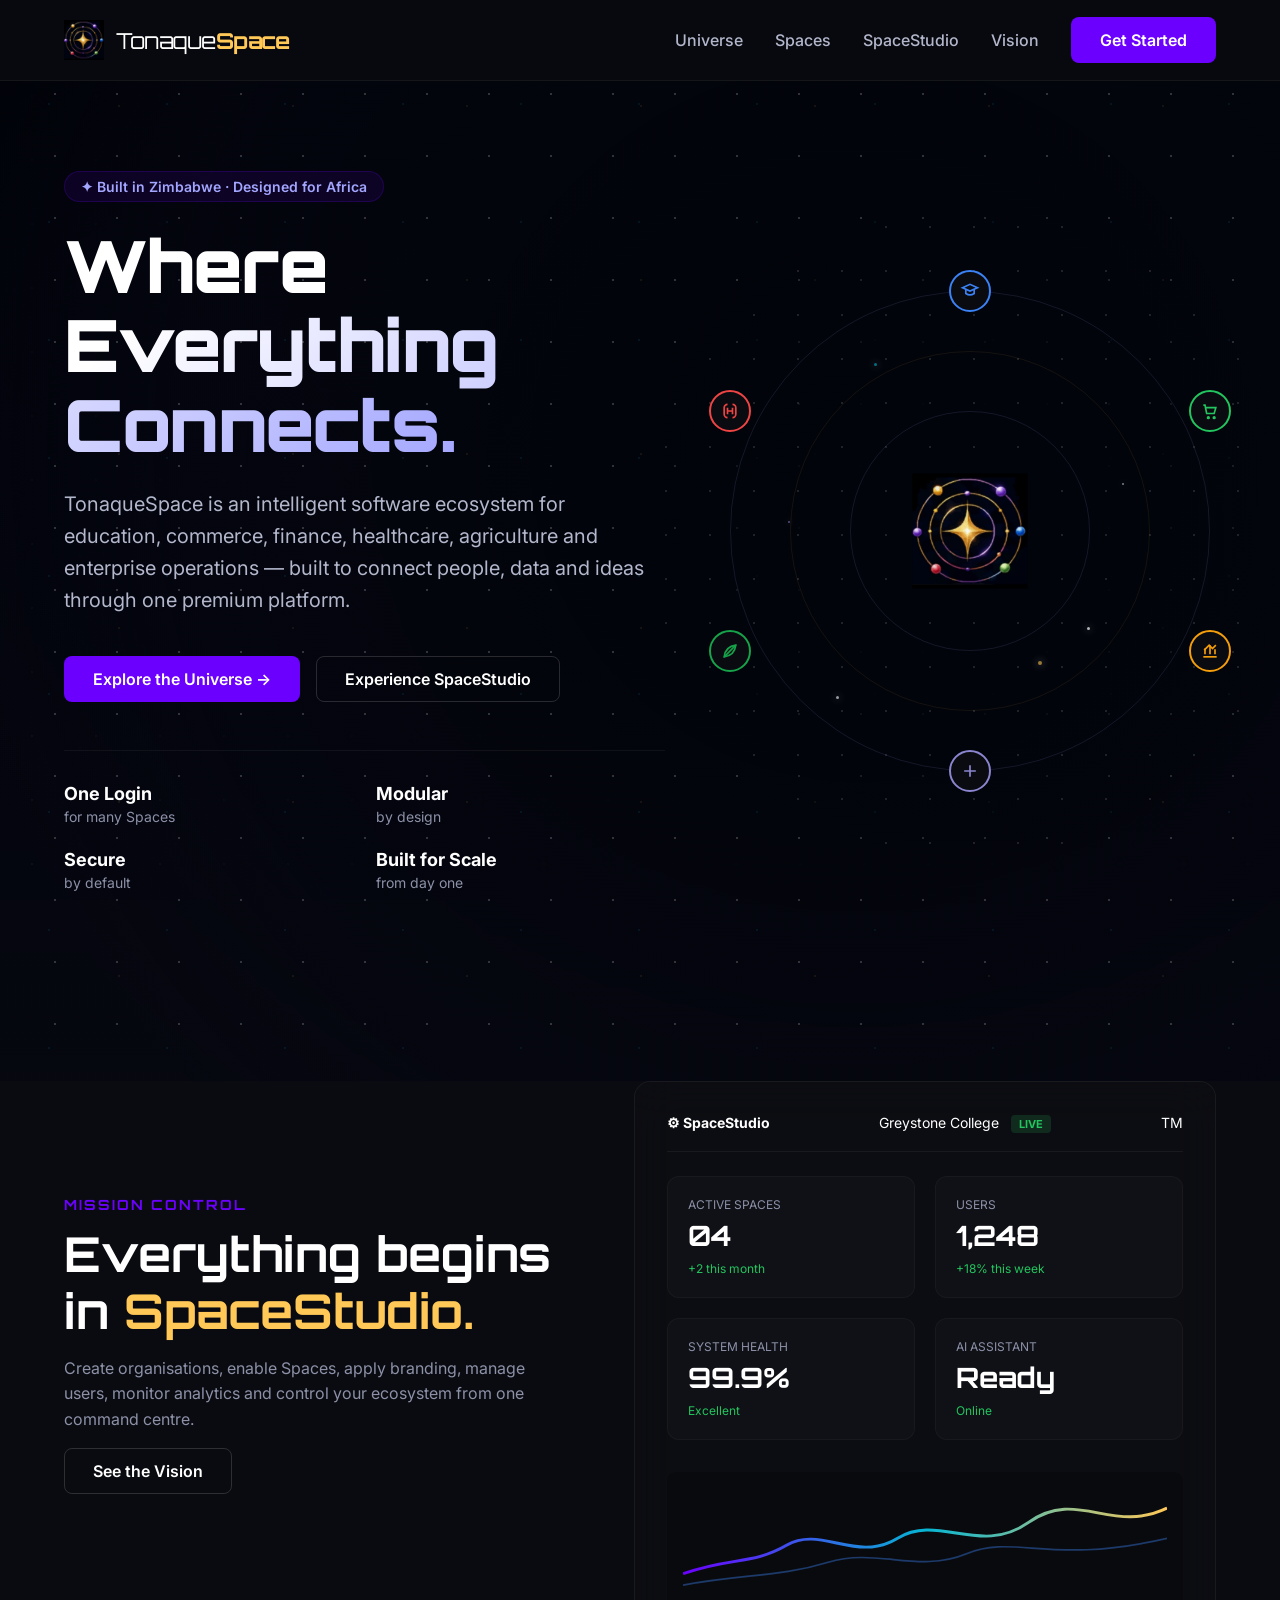
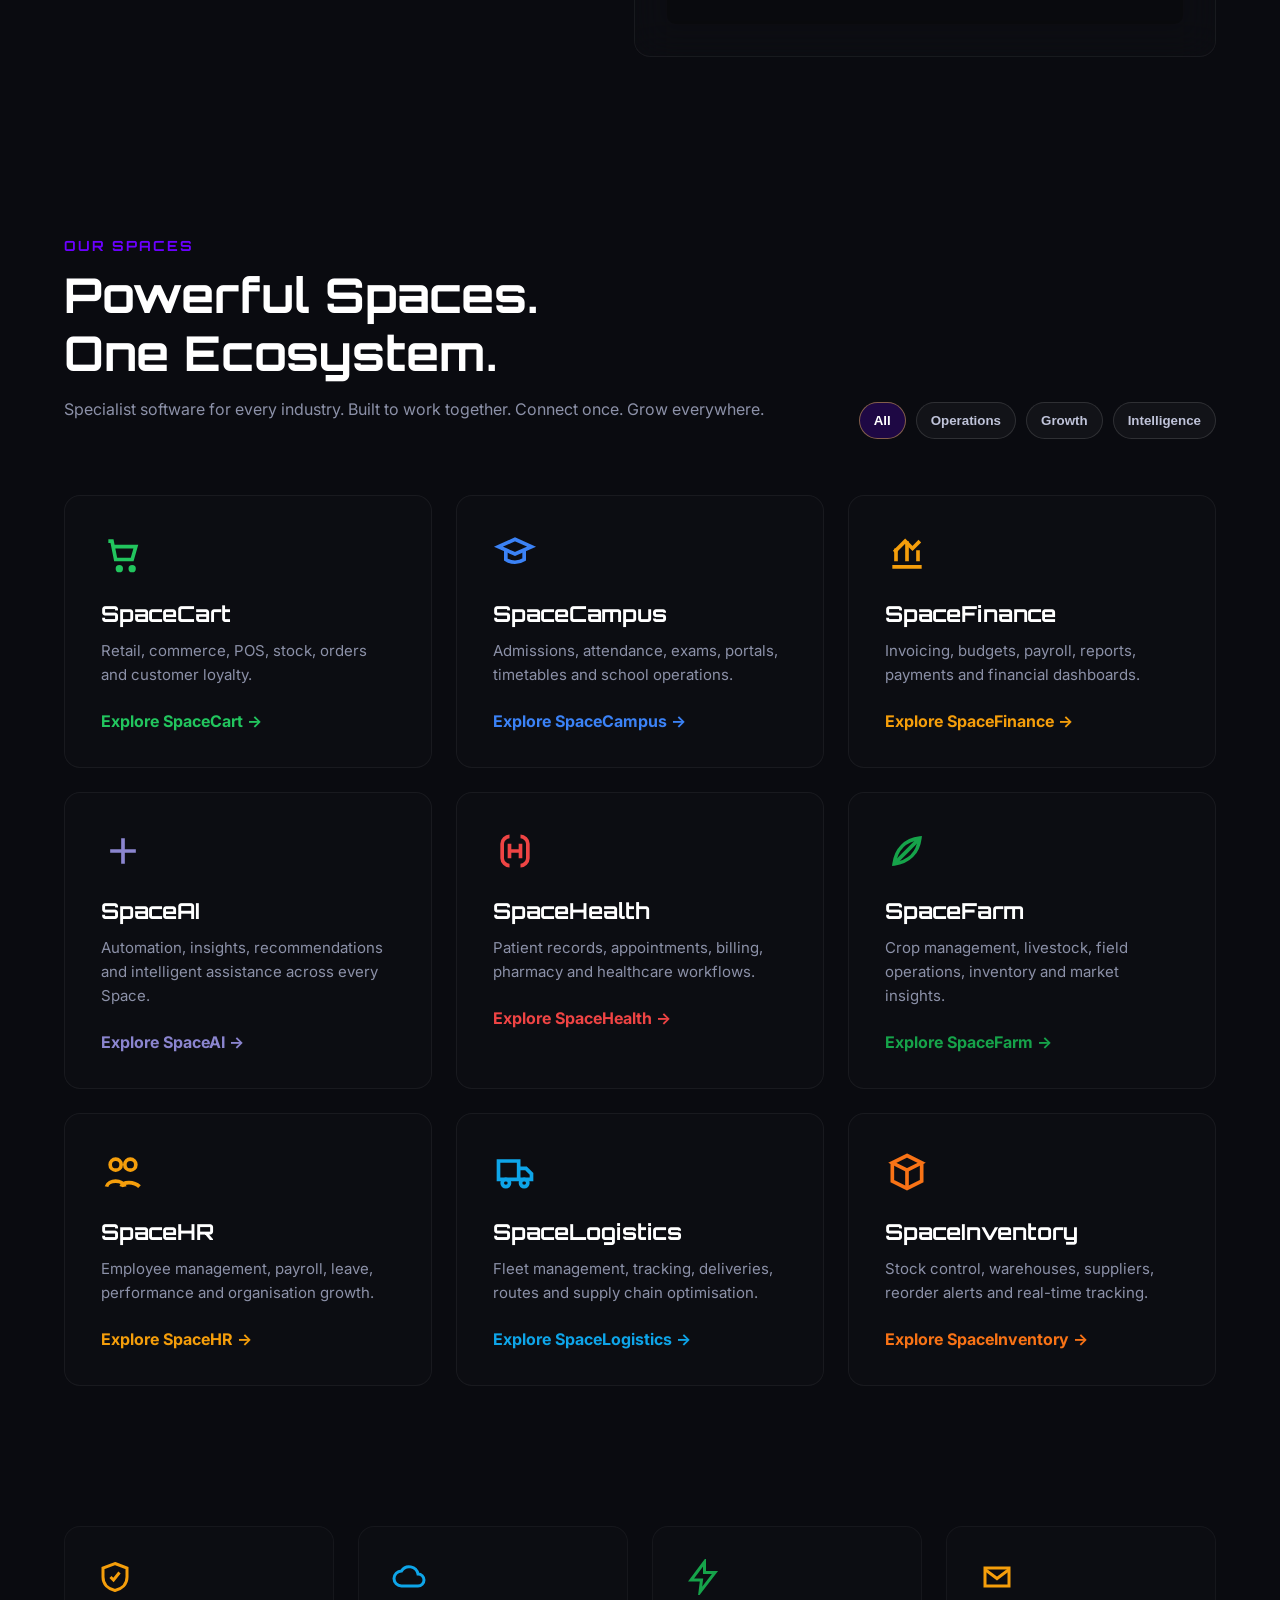
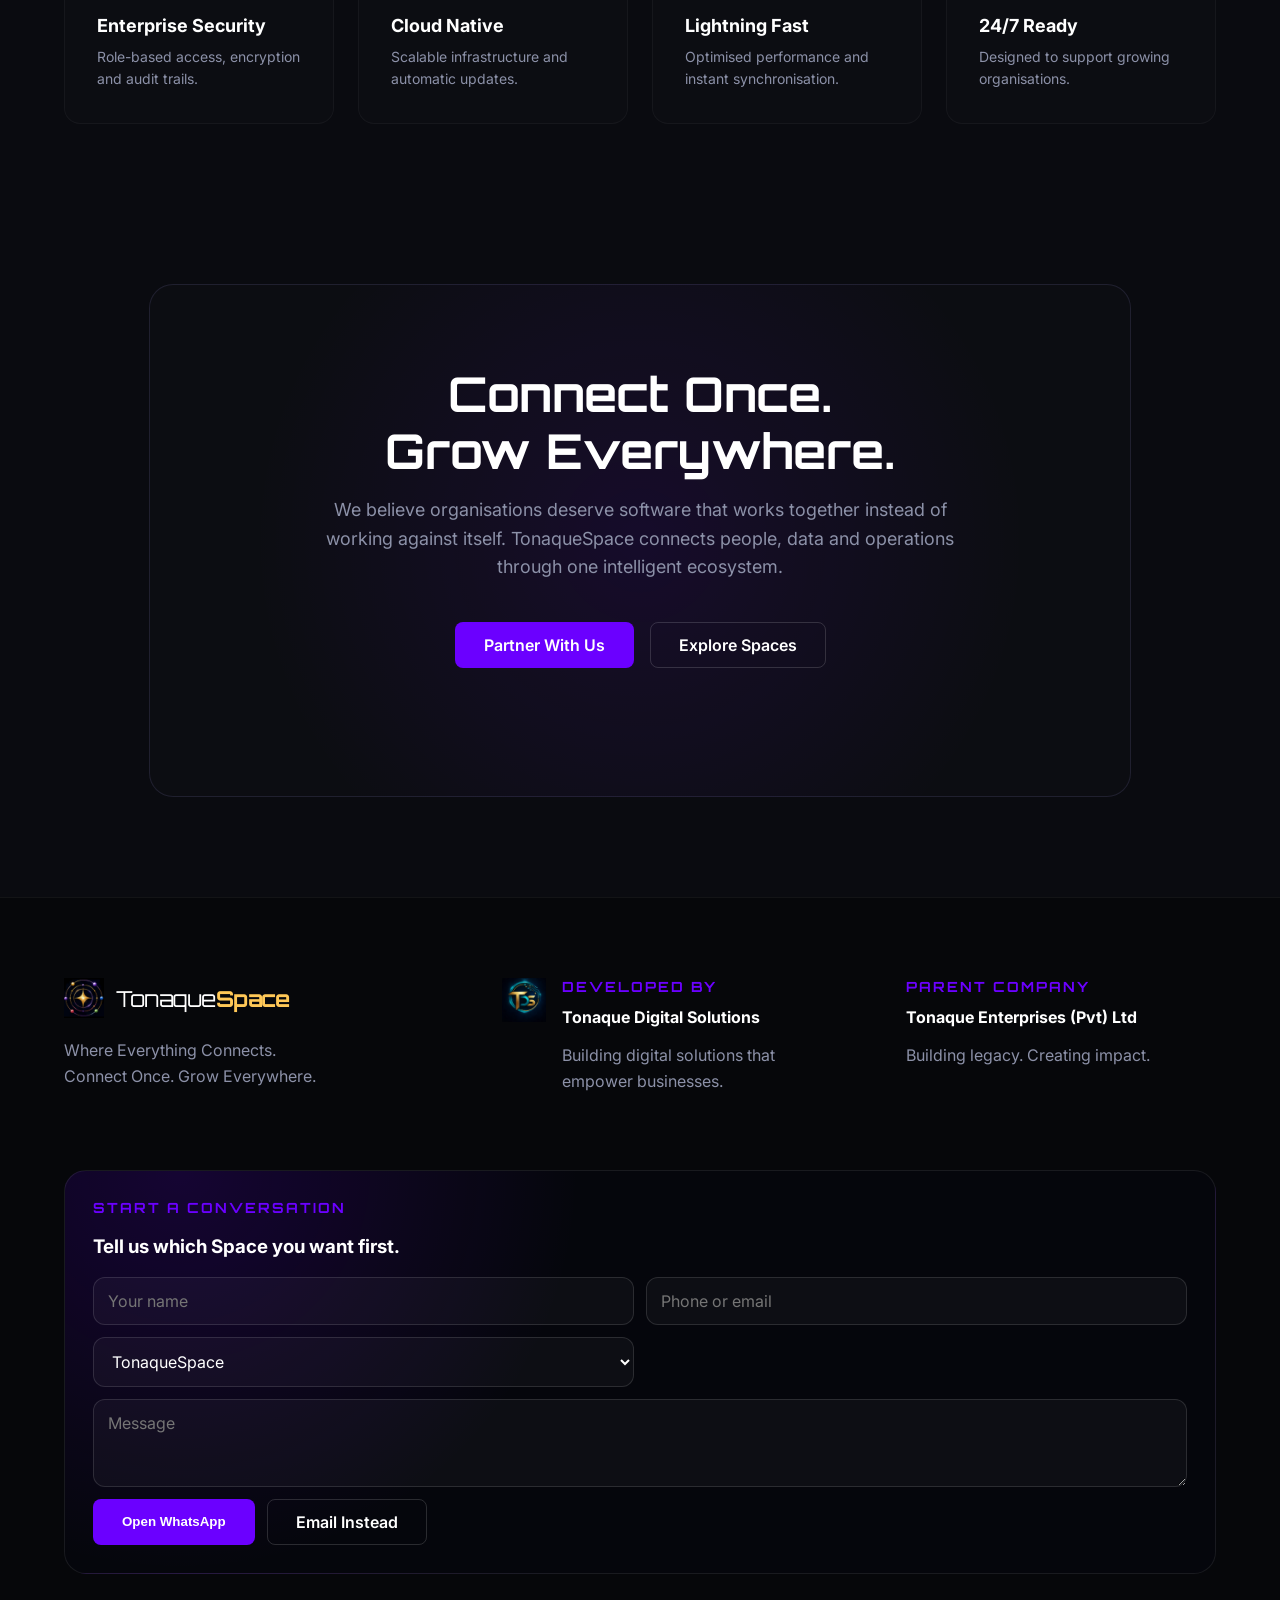
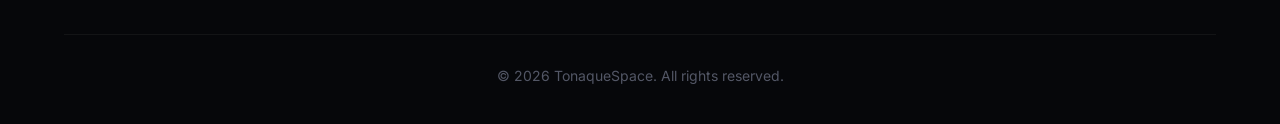
==== index.html @ 2702d487 "Add files via upload" ====
<!doctype html>
<html lang="en">
<head>
  <meta charset="utf-8">
  <meta name="viewport" content="width=device-width, initial-scale=1">
  <title>TonaqueSpace — Where Everything Connects.</title>
  <meta name="description" content="TonaqueSpace is an intelligent software ecosystem for education, commerce, finance, healthcare, agriculture and enterprise operations.">
  <meta name="keywords" content="TonaqueSpace, SpaceCampus, SpaceCart, SpaceFinance, SpaceStudio, Zimbabwe software ecosystem">
  <meta property="og:title" content="TonaqueSpace — Where Everything Connects.">
  <meta property="og:description" content="One intelligent software ecosystem for modern organisations.">
  <meta property="og:type" content="website">
  <meta property="og:image" content="apple-touch-icon.png">
  
  <!-- Favicons & App Icons -->
  <link rel="icon" type="image/png" sizes="96x96" href="favicon-96x96.png">
  <link rel="icon" type="image/svg+xml" href="favicon.svg">
  <link rel="apple-touch-icon" sizes="180x180" href="apple-touch-icon.png">
  <link rel="manifest" href="site.webmanifest">

  <!-- Mobile Styling & Theme Colors -->
  <meta name="theme-color" content="#0A0B10">
  <meta name="apple-mobile-web-app-capable" content="yes">
  <meta name="apple-mobile-web-app-status-bar-style" content="black-translucent">

  <!-- Fonts -->
  <link rel="preconnect" href="https://fonts.googleapis.com">
  <link rel="preconnect" href="https://fonts.gstatic.com" crossorigin>
  <link href="https://fonts.googleapis.com/css2?family=Inter:wght@400;600;700;800&family=Orbitron:wght@700;900&display=swap" rel="stylesheet">
  
  <!-- Primary Stylesheet -->
  <link rel="stylesheet" href="assets/css/style.css">
</head>
<body>
  <div class="bg-ambience"></div>
  <div class="stars-overlay"></div>

  <!-- Navigation -->
  <nav class="nav">
    <div class="wrap nav-inner">
      <a href="#" class="brand">
        <img src="apple-touch-icon.png" alt="TonaqueSpace Logo Mark">
        <span class="brand-text">Tonaque<span class="weight-bold">Space</span></span>
      </a>
      <div class="navlinks">
        <a href="#universe">Universe</a>
        <a href="#spaces">Spaces</a>
        <a href="#studio">SpaceStudio</a>
        <a href="#vision">Vision</a>
        <a class="btn" href="#contact">Get Started</a>
      </div>
      <div class="hamb">☰</div>
    </div>
  </nav>

  <!-- Hero / Universe Section -->
  <main>
    <section class="hero wrap">
      <div class="hero-content">
        <div class="kicker">✦ Built in Zimbabwe · Designed for Africa</div>
        <h1 class="h1"><span class="grad">Where<br>Everything<br>Connects.</span></h1>
        <p class="lead">TonaqueSpace is an intelligent software ecosystem for education, commerce, finance, healthcare, agriculture and enterprise operations — built to connect people, data and ideas through one premium platform.</p>
        <div class="actions">
          <a class="btn" href="#universe">Explore the Universe →</a>
          <a class="btn ghost" href="#studio">Experience SpaceStudio</a>
        </div>
        <div class="proof">
          <div>One Login<small>for many Spaces</small></div>
          <div>Modular<small>by design</small></div>
          <div>Secure<small>by default</small></div>
          <div>Built for Scale<small>from day one</small></div>
        </div>
      </div>

      <div class="orbitstage-container" id="universe">
        <div class="orbitstage">
          <div class="orbital">
            <div class="ring r1"></div>
            <div class="ring r2"></div>
            <div class="ring r3"></div>
            
            <!-- CINEMATIC FLOATING ORBIT STARS -->
            <div class="orbit-stars-layer">
              <div class="s-star p1"></div>
              <div class="s-star p2"></div>
              <div class="s-star p3"></div>
              <div class="s-star p4"></div>
              <div class="s-star p5"></div>
              <div class="s-star p6"></div>
            </div>
            
            <div class="emblem">
              <img src="apple-touch-icon.png" alt="TonaqueSpace Central Star">
            </div>

            <!-- Ecosystem Ring Nodes -->
            <div class="node n1" title="SpaceCampus" data-space="SpaceCampus" role="button" tabindex="0" aria-label="Open SpaceCampus"><svg viewBox="0 0 24 24" fill="none" stroke="currentColor" stroke-width="2"><path d="m3 8 9-4 9 4-9 4-9-4Z"/><path d="M7 10v5c3 2 7 2 10 0v-5"/></svg></div>
            <div class="node n2" title="SpaceCart" data-space="SpaceCart" role="button" tabindex="0" aria-label="Open SpaceCart"><svg viewBox="0 0 24 24" fill="none" stroke="currentColor" stroke-width="2"><path d="M4 5h2l2 10h9l2-7H7"/><circle cx="10" cy="20" r="1"/><circle cx="17" cy="20" r="1"/></svg></div>
            <div class="node n3" title="SpaceFinance" data-space="SpaceFinance" role="button" tabindex="0" aria-label="Open SpaceFinance"><svg viewBox="0 0 24 24" fill="none" stroke="currentColor" stroke-width="2"><path d="M4 19h16"/><path d="M6 16V9"/><path d="M12 16V5"/><path d="M18 16v-6"/><path d="m5 11 6-6 4 4 4-4"/></svg></div>
            <div class="node n4" title="SpaceAI" data-space="SpaceAI" role="button" tabindex="0" aria-label="Open SpaceAI"><svg viewBox="0 0 24 24" fill="none" stroke="currentColor" stroke-width="2"><path d="M12 5v14M5 12h14"/></svg></div>
            <div class="node n5" title="SpaceFarm" data-space="SpaceFarm" role="button" tabindex="0" aria-label="Open SpaceFarm"><svg viewBox="0 0 24 24" fill="none" stroke="currentColor" stroke-width="2"><path d="M5 19c8-1 13-6 14-14-8 1-13 6-14 14Z"/><path d="M5 19 19 5"/></svg></div>
            <div class="node n6" title="SpaceHealth" data-space="SpaceHealth" role="button" tabindex="0" aria-label="Open SpaceHealth"><svg viewBox="0 0 24 24" fill="none" stroke="currentColor" stroke-width="2"><path d="M9 4c-2 0-4 2-4 4v8c0 2 2 4 4 4"/><path d="M15 4c2 0 4 2 4 4v8c0 2-2 4-4 4"/><path d="M9 8v8M15 8v8M9 12h6"/></svg></div>
          </div>
        </div>
      </div>
    </section>

    <!-- Mission Control / SpaceStudio Section -->
    <section id="studio" class="studio-section">
      <div class="wrap studio">
        <div class="studio-text">
          <div class="eyebrow">Mission Control</div>
          <h2 class="section-title">Everything begins in <span class="gold-text">SpaceStudio.</span></h2>
          <p class="muted">Create organisations, enable Spaces, apply branding, manage users, monitor analytics and control your ecosystem from one command centre.</p>
          <div class="actions">
            <a class="btn ghost" href="#vision">See the Vision</a>
          </div>
        </div>
        <div class="panel dashboard">
          <div class="dash-head"><b>⚙ SpaceStudio</b><span>Greystone College <b class="live">Live</b></span><span>TM</span></div>
          <div class="metrics">
            <div class="metric"><span>Active Spaces</span><b>04</b><small class="green-text">+2 this month</small></div>
            <div class="metric"><span>Users</span><b>1,248</b><small class="green-text">+18% this week</small></div>
            <div class="metric"><span>System Health</span><b>99.9%</b><small class="green-text">Excellent</small></div>
            <div class="metric"><span>AI Assistant</span><b>Ready</b><small class="green-text">Online</small></div>
          </div>
          <div class="chart">
            <svg viewBox="0 0 700 210" preserveAspectRatio="none">
              <defs>
                <linearGradient id="lineg" x1="0" x2="1">
                  <stop stop-color="#6B00FF"/>
                  <stop offset=".5" stop-color="#06B6D4"/>
                  <stop offset="1" stop-color="#FFC857"/>
                </linearGradient>
              </defs>
              <path d="M0 150 C70 120 100 135 150 100 S250 132 310 88 430 120 500 60 620 82 700 35" fill="none" stroke="url(#lineg)" stroke-width="5"/>
              <path d="M0 170 C90 150 140 156 210 130 S340 150 410 115 530 136 700 88" fill="none" stroke="#3B82F6" stroke-width="3" opacity=".4"/>
            </svg>
          </div>
        </div>
      </div>
    </section>

    <!-- Spaces Directory Section -->
    <section id="spaces" class="spaces-section">
      <div class="wrap">
        <div class="spaces-head">
          <div>
            <div class="eyebrow">Our Spaces</div>
            <h2 class="section-title">Powerful Spaces.<br>One Ecosystem.</h2>
            <p class="muted">Specialist software for every industry. Built to work together. Connect once. Grow everywhere.</p>
          </div>
          <div class="space-tools">
            <button class="space-filter active" type="button" data-filter="all">All</button>
            <button class="space-filter" type="button" data-filter="operations">Operations</button>
            <button class="space-filter" type="button" data-filter="growth">Growth</button>
            <button class="space-filter" type="button" data-filter="intelligence">Intelligence</button>
          </div>
        </div>
        
        <div class="cards" id="spaceCards">
          <article class="card" data-category="growth" style="--accent: var(--space-cart)">
            <div class="card-glow"></div>
            <div class="icon"><svg viewBox="0 0 24 24" fill="none" stroke="currentColor" stroke-width="2"><path d="M4 5h2l2 10h9l2-7H7"/><circle cx="10" cy="20" r="1"/><circle cx="17" cy="20" r="1"/></svg></div>
            <h3>SpaceCart</h3>
            <p>Retail, commerce, POS, stock, orders and customer loyalty.</p>
            <button class="explore-link space-open" type="button" data-space="SpaceCart"><b>Explore SpaceCart →</b></button>
          </article>
          
          <article class="card" data-category="operations" style="--accent: var(--space-campus)">
            <div class="card-glow"></div>
            <div class="icon"><svg viewBox="0 0 24 24" fill="none" stroke="currentColor" stroke-width="2"><path d="m3 8 9-4 9 4-9 4-9-4Z"/><path d="M7 10v5c3 2 7 2 10 0v-5"/></svg></div>
            <h3>SpaceCampus</h3>
            <p>Admissions, attendance, exams, portals, timetables and school operations.</p>
            <button class="explore-link space-open" type="button" data-space="SpaceCampus"><b>Explore SpaceCampus →</b></button>
          </article>
          
          <article class="card" data-category="operations" style="--accent: var(--space-finance)">
            <div class="card-glow"></div>
            <div class="icon"><svg viewBox="0 0 24 24" fill="none" stroke="currentColor" stroke-width="2"><path d="M4 19h16"/><path d="M6 16V9"/><path d="M12 16V5"/><path d="M18 16v-6"/><path d="m5 11 6-6 4 4 4-4"/></svg></div>
            <h3>SpaceFinance</h3>
            <p>Invoicing, budgets, payroll, reports, payments and financial dashboards.</p>
            <button class="explore-link space-open" type="button" data-space="SpaceFinance"><b>Explore SpaceFinance →</b></button>
          </article>
          
          <article class="card" data-category="intelligence" style="--accent: var(--space-ai)">
            <div class="card-glow"></div>
            <div class="icon"><svg viewBox="0 0 24 24" fill="none" stroke="currentColor" stroke-width="2"><path d="M12 5v14M5 12h14"/></svg></div>
            <h3>SpaceAI</h3>
            <p>Automation, insights, recommendations and intelligent assistance across every Space.</p>
            <button class="explore-link space-open" type="button" data-space="SpaceAI"><b>Explore SpaceAI →</b></button>
          </article>
          
          <article class="card" data-category="operations" style="--accent: var(--space-health)">
            <div class="card-glow"></div>
            <div class="icon"><svg viewBox="0 0 24 24" fill="none" stroke="currentColor" stroke-width="2"><path d="M9 4c-2 0-4 2-4 4v8c0 2 2 4 4 4"/><path d="M15 4c2 0 4 2 4 4v8c0 2-2 4-4 4"/><path d="M9 8v8M15 8v8M9 12h6"/></svg></div>
            <h3>SpaceHealth</h3>
            <p>Patient records, appointments, billing, pharmacy and healthcare workflows.</p>
            <button class="explore-link space-open" type="button" data-space="SpaceHealth"><b>Explore SpaceHealth →</b></button>
          </article>
          
          <article class="card" data-category="growth" style="--accent: var(--space-farm)">
            <div class="card-glow"></div>
            <div class="icon"><svg viewBox="0 0 24 24" fill="none" stroke="currentColor" stroke-width="2"><path d="M5 19c8-1 13-6 14-14-8 1-13 6-14 14Z"/><path d="M5 19 19 5"/></svg></div>
            <h3>SpaceFarm</h3>
            <p>Crop management, livestock, field operations, inventory and market insights.</p>
            <button class="explore-link space-open" type="button" data-space="SpaceFarm"><b>Explore SpaceFarm →</b></button>
          </article>

          <article class="card" data-category="operations" style="--accent: var(--space-hr)">
            <div class="card-glow"></div>
            <div class="icon"><svg viewBox="0 0 24 24" fill="none" stroke="currentColor" stroke-width="2"><circle cx="8" cy="8" r="3"/><circle cx="16" cy="8" r="3"/><path d="M3 20c1-4 9-4 10 0"/><path d="M11 20c1-3 7-3 10 0"/></svg></div>
            <h3>SpaceHR</h3>
            <p>Employee management, payroll, leave, performance and organisation growth.</p>
            <button class="explore-link space-open" type="button" data-space="SpaceHR"><b>Explore SpaceHR →</b></button>
          </article>

          <article class="card" data-category="operations" style="--accent: var(--space-logistics)">
            <div class="card-glow"></div>
            <div class="icon"><svg viewBox="0 0 24 24" fill="none" stroke="currentColor" stroke-width="2"><path d="M3 6h11v10H3z"/><path d="M14 10h4l3 3v3h-7"/><circle cx="7" cy="18" r="2"/><circle cx="17" cy="18" r="2"/></svg></div>
            <h3>SpaceLogistics</h3>
            <p>Fleet management, tracking, deliveries, routes and supply chain optimisation.</p>
            <button class="explore-link space-open" type="button" data-space="SpaceLogistics"><b>Explore SpaceLogistics →</b></button>
          </article>

          <article class="card" data-category="operations" style="--accent: var(--space-inventory)">
            <div class="card-glow"></div>
            <div class="icon"><svg viewBox="0 0 24 24" fill="none" stroke="currentColor" stroke-width="2"><path d="m12 3 8 4-8 4-8-4 8-4Z"/><path d="M4 7v10l8 4 8-4V7"/><path d="M12 11v10"/></svg></div>
            <h3>SpaceInventory</h3>
            <p>Stock control, warehouses, suppliers, reorder alerts and real-time tracking.</p>
            <button class="explore-link space-open" type="button" data-space="SpaceInventory"><b>Explore SpaceInventory →</b></button>
          </article>
        </div>
      </div>
    </section>

    <!-- Pillars / Highlights Section -->
    <section class="features-section">
      <div class="wrap features">
        <div class="panel feature">
          <div class="icon" style="--accent: var(--space-finance)"><svg viewBox="0 0 24 24" fill="none" stroke="currentColor" stroke-width="2"><path d="M12 3 20 6v6c0 5-3.5 8-8 9-4.5-1-8-4-8-9V6l8-3Z"/><path d="m9 12 2 2 4-5"/></svg></div>
          <h3>Enterprise Security</h3>
          <p class="muted">Role-based access, encryption and audit trails.</p>
        </div>
        <div class="panel feature">
          <div class="icon" style="--accent: var(--space-logistics)"><svg viewBox="0 0 24 24" fill="none" stroke="currentColor" stroke-width="2"><path d="M7 18h11a4 4 0 0 0 0-8 6 6 0 0 0-11-2 5 5 0 0 0 0 10Z"/></svg></div>
          <h3>Cloud Native</h3>
          <p class="muted">Scalable infrastructure and automatic updates.</p>
        </div>
        <div class="panel feature">
          <div class="icon" style="--accent: var(--space-farm)"><svg viewBox="0 0 24 24" fill="none" stroke="currentColor" stroke-width="2"><path d="M13 2 4 14h7l-1 8 10-13h-7l0-7Z"/></svg></div>
          <h3>Lightning Fast</h3>
          <p class="muted">Optimised performance and instant synchronisation.</p>
        </div>
        <div class="panel feature">
          <div class="icon" style="--accent: var(--space-finance)"><svg viewBox="0 0 24 24" fill="none" stroke="currentColor" stroke-width="2"><path d="M4 6h16v12H4z"/><path d="m4 7 8 6 8-6"/></svg></div>
          <h3>24/7 Ready</h3>
          <p class="muted">Designed to support growing organisations.</p>
        </div>
      </div>
    </section>

    <!-- Vision / Call to Action -->
    <section id="vision" class="vision-section">
      <div class="wrap panel vision">
        <h2 class="section-title">Connect Once.<br>Grow Everywhere.</h2>
        <p class="muted">We believe organisations deserve software that works together instead of working against itself. TonaqueSpace connects people, data and operations through one intelligent ecosystem.</p>
        <div class="actions" style="justify-content:center">
          <a class="btn" href="#contact" id="partnerBtn">Partner With Us</a>
          <a class="btn ghost" href="#spaces">Explore Spaces</a>
        </div>
      </div>
    </section>
  </main>

  <!-- Footer Structure -->
  <footer class="footer" id="contact">
    <div class="wrap footgrid">
      <div class="foot-brand-area">
        <a class="brand">
          <img src="apple-touch-icon.png" alt="TonaqueSpace Brand Mark">
          <span class="brand-text">Tonaque<span class="weight-bold">Space</span></span>
        </a>
        <p class="muted">Where Everything Connects.<br>Connect Once. Grow Everywhere.</p>
      </div>
      <div>
        <div class="tds">
          <img src="assets/images/tds-logo.png" alt="Tonaque Digital Solutions Corporate Seal">
          <div>
            <div class="eyebrow">Developed by</div>
            <h3>Tonaque Digital Solutions</h3>
            <p class="muted">Building digital solutions that empower businesses.</p>
          </div>
        </div>
      </div>
      <div class="parent-company-area">
        <div class="eyebrow">Parent Company</div>
        <h3>Tonaque Enterprises (Pvt) Ltd</h3>
        <p class="muted">Building legacy. Creating impact.</p>
      </div>
      <div class="contact-panel">
        <div class="eyebrow">Start a Conversation</div>
        <h3>Tell us which Space you want first.</h3>
        <form id="leadForm" class="lead-form">
          <input id="leadName" type="text" placeholder="Your name" autocomplete="name">
          <input id="leadContact" type="text" placeholder="Phone or email" autocomplete="email">
          <select id="leadSpace">
            <option value="TonaqueSpace">TonaqueSpace</option>
            <option value="SpaceStudio">SpaceStudio</option>
            <option value="SpaceCampus">SpaceCampus</option>
            <option value="SpaceCart">SpaceCart</option>
            <option value="SpaceFinance">SpaceFinance</option>
            <option value="SpaceAI">SpaceAI</option>
            <option value="SpaceFarm">SpaceFarm</option>
          </select>
          <textarea id="leadMessage" placeholder="Message" rows="3"></textarea>
          <div class="lead-actions">
            <button class="btn" type="submit">Open WhatsApp</button>
            <a class="btn ghost" id="mailLead" href="mailto:hello@tonaquespace.co.zw">Email Instead</a>
          </div>
        </form>
      </div>
    </div>
    <div class="wrap copyright">© 2026 TonaqueSpace. All rights reserved.</div>
  </footer>


  <!-- Space Details Modal -->
  <div class="space-modal" id="spaceModal" aria-hidden="true">
    <div class="space-modal-backdrop" data-close-modal></div>
    <div class="space-modal-card" role="dialog" aria-modal="true" aria-labelledby="spaceModalTitle">
      <button class="space-modal-close" type="button" data-close-modal aria-label="Close space details">×</button>
      <div class="space-modal-kicker" id="spaceModalKicker">TonaqueSpace Module</div>
      <h2 id="spaceModalTitle">Space Module</h2>
      <p id="spaceModalText"></p>
      <div class="space-modal-features" id="spaceModalFeatures"></div>
      <div class="space-modal-actions">
        <a href="#contact" class="btn" id="modalStartBtn" data-close-modal>Start With This Space</a>
        <button class="btn ghost" type="button" id="copySpaceLink">Copy Space Link</button>
        <button class="btn ghost" type="button" data-close-modal>Keep Exploring</button>
      </div>
    </div>
  </div>


  <button class="back-to-top" id="backToTop" type="button" aria-label="Back to top">↑</button>
  <button class="install-app" id="installApp" type="button">Install App</button>

  <script src="assets/js/app.js"></script>
</body>
</html>
---- assets/css/style.css ----
/* ==========================================================================
   TONAQUESPACE OFFICIAL DESIGN SYSTEM TOKENS
   ========================================================================== */
:root {
  /* Brand Core Palette */
  --cosmic-purple: #6B00FF;
  --cosmic-gold: #FFC857;
  --stellar-white: #FFFFFF;
  --space-black: #0A0B10;
  --deep-space-black: #01030A;
  --logo-patch-black: #02040B;

  /* Ecosystem Product Colors */
  --space-cart: #22C55E;
  --space-campus: #3B82F6;
  --space-finance: #F59E0B;
  --space-studio: #06B6D4;
  --space-mail: #A855F7;
  --space-ai: #8B85CF;
  --space-farm: #16A34A;
  --space-health: #EF4444;
  --space-hr: #F59E0B;
  --space-logistics: #0EA5E9;
  --space-inventory: #F97316;

  /* Layout Architecture */
  --radius-panel: 16px;
  --transition-smooth: 200ms ease;
}

/* ==========================================================================
   GLOBAL STRUCTURE & PERFORMANCE BACKGROUNDS
   ========================================================================== */
html {
  scroll-behavior: smooth;
}

body {
  background-color: var(--space-black);
  color: var(--stellar-white);
  font-family: 'Inter', -apple-system, sans-serif;
  margin: 0;
  padding: 0;
  overflow-x: hidden;
  -webkit-font-smoothing: antialiased;
}

.bg-ambience {
  position: fixed;
  top: 0;
  left: 0;
  width: 100vw;
  height: 100vh;
  background:
    radial-gradient(circle at 50% 18%, rgba(107, 0, 255, 0.08) 0%, transparent 58%),
    radial-gradient(circle at 80% 42%, rgba(6, 182, 212, 0.035) 0%, transparent 52%),
    linear-gradient(180deg, #01030A 0%, #050611 48%, #070811 100%);
  pointer-events: none;
  z-index: -2;
}

.stars-overlay {
  position: fixed;
  top: 0;
  left: 0;
  width: 100vw;
  height: 100vh;
  background-image:
    radial-gradient(rgba(255,255,255,.9) 1px, transparent 1.2px),
    radial-gradient(rgba(255,200,87,.35) 1px, transparent 1.3px);
  background-position: 0 0, 32px 28px;
  background-size: 64px 64px, 96px 96px;
  opacity: 0.16;
  pointer-events: none;
  z-index: -1;
}

.wrap {
  width: 90%;
  max-width: 1280px;
  margin: 0 auto;
}

/* ==========================================================================
   TYPOGRAPHY
   ========================================================================== */
.h1 {
  font-family: 'Orbitron', sans-serif;
  font-weight: 900;
  font-size: clamp(40px, 6vw, 72px);
  line-height: 1.1;
  margin: 0 0 24px 0;
  letter-spacing: -1px;
}

.grad {
  background: linear-gradient(135deg, var(--stellar-white) 30%, #a3a6ff 100%);
  -webkit-background-clip: text;
  -webkit-text-fill-color: transparent;
}

.section-title {
  font-family: 'Orbitron', sans-serif;
  font-weight: 700;
  font-size: clamp(32px, 4vw, 48px);
  line-height: 1.2;
  margin: 0 0 16px 0;
}

.lead {
  font-size: clamp(16px, 2vw, 20px);
  line-height: 1.6;
  color: #b3b7cc;
  margin-bottom: 40px;
}

.muted {
  color: #8c91a8;
  line-height: 1.6;
}

.eyebrow {
  font-family: 'Orbitron', sans-serif;
  color: var(--cosmic-purple);
  text-transform: uppercase;
  letter-spacing: 2px;
  font-size: 14px;
  font-weight: 700;
  margin-bottom: 12px;
}

.kicker {
  display: inline-block;
  background: rgba(107, 0, 255, 0.1);
  border: 1px solid rgba(107, 0, 255, 0.2);
  padding: 6px 16px;
  border-radius: 100px;
  font-size: 14px;
  font-weight: 600;
  color: #a3a6ff;
  margin-bottom: 24px;
}

.gold-text { color: var(--cosmic-gold); }
.green-text { color: var(--space-cart); }

/* ==========================================================================
   HEADER NAVIGATION
   ========================================================================== */
.nav {
  position: sticky;
  top: 0;
  background: rgba(10, 11, 16, 0.85);
  backdrop-filter: blur(16px);
  border-bottom: 1px solid rgba(255, 255, 255, 0.05);
  z-index: 100;
  height: 80px;
}

.nav-inner {
  display: flex;
  align-items: center;
  justify-content: space-between;
  height: 100%;
}

.brand {
  display: flex;
  align-items: center;
  gap: 12px;
  text-decoration: none;
}

.brand img {
  width: 40px;
  height: 40px;
  object-fit: contain;
  background: transparent !important;
}

.brand-text {
  font-family: 'Orbitron', sans-serif;
  font-size: 22px;
  color: var(--stellar-white);
  letter-spacing: -0.5px;
}

.brand-text .weight-bold {
  font-weight: 700;
  color: var(--cosmic-gold);
}

.navlinks {
  display: flex;
  align-items: center;
  gap: 32px;
}

.navlinks a:not(.btn) {
  color: #b3b7cc;
  text-decoration: none;
  font-weight: 500;
  transition: color var(--transition-smooth);
}

.navlinks a:not(.btn):hover {
  color: var(--stellar-white);
}

.hamb {
  display: none;
  font-size: 24px;
  cursor: pointer;
}

/* ==========================================================================
   BUTTON STRUCTS
   ========================================================================== */
.btn {
  display: inline-flex;
  align-items: center;
  justify-content: center;
  background: var(--cosmic-purple);
  color: var(--stellar-white);
  padding: 12px 28px;
  border-radius: 8px;
  font-weight: 600;
  text-decoration: none;
  border: 1px solid transparent;
  transition: transform var(--transition-smooth), box-shadow var(--transition-smooth);
}

.btn:hover {
  transform: translateY(-2px);
  box-shadow: 0 8px 20px rgba(107, 0, 255, 0.3);
}

.btn.ghost {
  background: transparent;
  border-color: rgba(255, 255, 255, 0.15);
}

.btn.ghost:hover {
  background: rgba(255, 255, 255, 0.05);
  box-shadow: none;
}

/* ==========================================================================
   HERO CORE & SPINNING ORBIT ENGINE
   ========================================================================== */
.hero {
  position: relative;
  isolation: isolate;
  display: grid;
  grid-template-columns: 1.1fr 0.9fr;
  align-items: center;
  gap: 60px;
  min-height: calc(100vh - 80px);
  padding: 40px 0;
}

.hero::before {
  content: "";
  position: absolute;
  inset: -80px -8vw -100px -8vw;
  z-index: -2;
  background:
    radial-gradient(circle at 66% 42%, rgba(1, 3, 10, 0.98) 0%, rgba(2, 4, 11, 0.96) 18%, rgba(3, 5, 12, 0.82) 38%, rgba(5, 6, 16, 0.56) 62%, transparent 84%),
    linear-gradient(180deg, rgba(1,3,10,.95), rgba(5,6,16,.70));
  pointer-events: none;
}

.hero::after {
  content: "";
  position: absolute;
  inset: -80px -8vw -100px -8vw;
  z-index: -1;
  background-image:
    radial-gradient(rgba(255,255,255,.85) 1px, transparent 1.4px),
    radial-gradient(rgba(6,182,212,.45) 1px, transparent 1.4px),
    radial-gradient(rgba(255,200,87,.35) 1px, transparent 1.4px);
  background-size: 62px 62px, 118px 118px, 174px 174px;
  background-position: 0 0, 28px 44px, 70px 18px;
  opacity: .22;
  pointer-events: none;
}

.hero > * {
  position: relative;
  z-index: 1;
}

.actions {
  display: flex;
  gap: 16px;
  margin-bottom: 48px;
}

.proof {
  display: grid;
  grid-template-columns: repeat(2, 1fr);
  gap: 24px;
  border-top: 1px solid rgba(255, 255, 255, 0.05);
  padding-top: 32px;
}

.proof div { font-size: 18px; font-weight: 700; }
.proof div small {
  display: block;
  font-weight: 400;
  color: #8c91a8;
  margin-top: 4px;
  font-size: 14px;
}

.orbitstage-container {
  display: flex;
  align-items: center;
  justify-content: center;
  width: 100%;
}

.orbitstage {
  position: relative;
  width: 100%;
  max-width: 480px;
  aspect-ratio: 1 / 1;
}

.orbitstage::before {
  content: "";
  position: absolute;
  inset: -18%;
  border-radius: 50%;
  background:
    radial-gradient(circle at 50% 50%, var(--logo-patch-black) 0%, #02040B 23%, rgba(2,4,11,.90) 36%, rgba(2,4,11,.55) 56%, transparent 76%);
  pointer-events: none;
  z-index: 0;
}

.orbitstage::after {
  content: "";
  position: absolute;
  inset: -18%;
  border-radius: 50%;
  background-image: radial-gradient(rgba(255,255,255,.9) 1px, transparent 1.2px);
  background-size: 44px 44px;
  opacity: .13;
  pointer-events: none;
  z-index: 0;
}

@keyframes continuousOrbit {
  from { transform: rotate(0deg); }
  to { transform: rotate(360deg); }
}

.orbital {
  position: relative;
  width: 100%;
  height: 100%;
  animation: continuousOrbit 80s linear infinite;
  will-change: transform;
  z-index: 1;
}

.ring {
  position: absolute;
  top: 50%;
  left: 50%;
  transform: translate(-50%, -50%);
  border: 1px solid rgba(139, 133, 207, 0.15);
  border-radius: 50%;
  box-sizing: border-box;
}

.ring.r1 { width: 100%; height: 100%; }
.ring.r2 { width: 75%; height: 75%; border-color: rgba(255, 200, 87, 0.08); }
.ring.r3 { width: 50%; height: 50%; }

/* CENTRE LOGO: background-matched to remove square contrast */
.emblem {
  position: absolute;
  top: 50%;
  left: 50%;
  width: 24%;
  height: 24%;
  transform: translate(-50%, -50%);
  z-index: 5;
  background: var(--logo-patch-black) !important;
  border: none !important;
  box-shadow: none !important;
  filter: none !important;
  animation: continuousOrbit 80s linear infinite reverse;
}

.emblem img {
  width: 100%;
  height: 100%;
  object-fit: contain;
  display: block;
  background: var(--logo-patch-black) !important;
}

/* INTERIOR FLOATING ORBIT STARS */
.orbit-stars-layer {
  position: absolute;
  width: 100%;
  height: 100%;
  top: 0;
  left: 0;
  pointer-events: none;
  z-index: 2;
}

.s-star {
  position: absolute;
  background: var(--stellar-white);
  border-radius: 50%;
  opacity: 0.6;
  filter: drop-shadow(0 0 4px var(--stellar-white));
  animation: pulseStar 4s ease-in-out infinite alternate;
}

@keyframes pulseStar {
  0% { transform: scale(0.8); opacity: 0.4; }
  100% { transform: scale(1.3); opacity: 0.9; }
}

.s-star.p1 { top: 15%; left: 30%; width: 3px; height: 3px; background: var(--space-studio); }
.s-star.p2 { top: 40%; right: 18%; width: 2px; height: 2px; opacity: 0.5; }
.s-star.p3 { bottom: 22%; right: 35%; width: 4px; height: 4px; background: var(--cosmic-gold); }
.s-star.p4 { bottom: 15%; left: 22%; width: 3px; height: 3px; }
.s-star.p5 { top: 48%; left: 12%; width: 2px; height: 2px; background: var(--space-ai); }
.s-star.p6 { top: 70%; right: 25%; width: 3px; height: 3px; opacity: 0.7; }

/* ORBIT PRODUCT ECOSYSTEM NODES */
.node {
  position: absolute;
  width: 42px;
  height: 42px;
  background: var(--space-black);
  border: 2px solid currentColor;
  border-radius: 50%;
  display: flex;
  align-items: center;
  justify-content: center;
  padding: 9px;
  box-sizing: border-box;
  z-index: 6;
  animation: continuousOrbit 80s linear infinite reverse;
  will-change: transform;
}

.node.n1 { top: 0; left: 50%; transform: translate(-50%, -50%); color: var(--space-campus); }
.node.n2 { top: 25%; right: 0; transform: translate(50%, -50%); color: var(--space-cart); }
.node.n3 { bottom: 25%; right: 0; transform: translate(50%, 50%); color: var(--space-finance); }
.node.n4 { bottom: 0; left: 50%; transform: translate(-50%, 50%); color: var(--space-ai); }
.node.n5 { bottom: 25%; left: 0; transform: translate(-50%, 50%); color: var(--space-farm); }
.node.n6 { top: 25%; left: 0; transform: translate(-50%, -50%); color: var(--space-health); }

.node svg { width: 100%; height: 100%; color: currentColor; }

/* ==========================================================================
   MISSION CONTROL: SPACESTUDIO PANELS
   ========================================================================== */
.studio-section { padding: 100px 0; }
.studio { display: grid; grid-template-columns: 0.93fr 1.07fr; align-items: center; gap: 64px; }

.dashboard {
  background: rgba(255, 255, 255, 0.01);
  border: 1px solid rgba(255, 255, 255, 0.05);
  border-radius: var(--radius-panel);
  padding: 32px;
  backdrop-filter: blur(20px);
}

.dash-head {
  display: flex;
  justify-content: space-between;
  align-items: center;
  border-bottom: 1px solid rgba(255, 255, 255, 0.05);
  padding-bottom: 20px;
  margin-bottom: 24px;
  font-size: 14px;
}

.dash-head .live {
  background: rgba(34, 197, 94, 0.15);
  color: var(--space-cart);
  padding: 2px 8px;
  border-radius: 4px;
  font-size: 11px;
  margin-left: 8px;
  text-transform: uppercase;
}

.metrics { display: grid; grid-template-columns: repeat(2, 1fr); gap: 20px; margin-bottom: 32px; }
.metric { background: rgba(255, 255, 255, 0.02); border: 1px solid rgba(255, 255, 255, 0.03); padding: 20px; border-radius: 12px; }
.metric span { display: block; font-size: 12px; color: #8c91a8; text-transform: uppercase; margin-bottom: 6px; }
.metric b { display: block; font-size: 28px; font-family: 'Orbitron', sans-serif; margin-bottom: 4px; }
.metric small { font-size: 12px; }
.chart { background: rgba(0, 0, 0, 0.2); border-radius: 8px; padding: 16px; height: 120px; }
.chart svg { width: 100%; height: 100%; }

/* ==========================================================================
   SPACES MODULAR HOVER CARDS
   ========================================================================== */
.spaces-section { padding: 80px 0; }
.spaces-head { display: flex; justify-content: space-between; align-items: flex-end; margin-bottom: 56px; }
.cards { display: grid; grid-template-columns: repeat(auto-fill, minmax(320px, 1fr)); gap: 24px; }

.card {
  position: relative;
  overflow: hidden;
  background: rgba(255, 255, 255, 0.01);
  border: 1px solid rgba(255, 255, 255, 0.05);
  border-radius: var(--radius-panel);
  padding: 36px;
  transition: transform var(--transition-smooth), border-color var(--transition-smooth), box-shadow var(--transition-smooth);
}

.card:hover {
  transform: translateY(-5px);
  border-color: var(--accent);
  box-shadow: 0 12px 30px -10px rgba(255, 255, 255, 0.05);
}

.card-glow {
  position: absolute;
  width: 300px;
  height: 300px;
  background: radial-gradient(circle, rgba(255, 255, 255, 0.08) 0%, transparent 70%);
  border-radius: 50%;
  pointer-events: none;
  transform: translate(-50%, -50%);
  opacity: 0;
  transition: opacity 0.3s ease;
  z-index: 1;
}

.card .icon, .card h3, .card p, .card .explore-link {
  position: relative;
  z-index: 2;
}

.card .icon { color: var(--accent); width: 44px; height: 44px; margin-bottom: 24px; }
.card .icon svg { width: 100%; height: 100%; }
.card h3 { font-family: 'Orbitron', sans-serif; font-size: 22px; margin: 0 0 12px 0; }
.card p { color: #8c91a8; font-size: 15px; line-height: 1.6; margin: 0 0 24px 0; }
.card .explore-link { color: var(--accent); margin: 0; font-size: 14px; }

/* ==========================================================================
   FEATURES / BRAND PILLARS
   ========================================================================== */
.features-section { padding: 60px 0; }
.features { display: grid; grid-template-columns: repeat(auto-fit, minmax(240px, 1fr)); gap: 24px; }
.panel.feature { background: rgba(255, 255, 255, 0.01); border: 1px solid rgba(255, 255, 255, 0.04); padding: 32px; border-radius: var(--radius-panel); }
.panel.feature .icon { color: var(--accent); width: 36px; height: 36px; margin-bottom: 20px; }
.panel.feature h3 { font-size: 18px; margin: 0 0 10px 0; }
.panel.feature p { margin: 0; font-size: 14px; }

/* ==========================================================================
   VISION STATION INTERACTION
   ========================================================================== */
.vision-section { padding: 100px 0; }
.panel.vision {
  background: radial-gradient(circle at 50% 50%, rgba(107, 0, 255, 0.1) 0%, transparent 70%), rgba(255, 255, 255, 0.01);
  border: 1px solid rgba(139, 133, 207, 0.15);
  border-radius: 24px;
  padding: 80px 40px;
  text-align: center;
  max-width: 900px;
  margin: 0 auto;
}
.panel.vision p { max-width: 640px; margin: 0 auto 40px auto; font-size: 18px; }

/* ==========================================================================
   FOOTER AREA ARCHITECTURE
   ========================================================================== */
.footer { border-top: 1px solid rgba(255, 255, 255, 0.05); background: #06070a; padding: 80px 0 40px 0; }
.footgrid { display: grid; grid-template-columns: 1.1fr 1fr 0.9fr; gap: 60px; margin-bottom: 60px; }
.foot-brand-area .brand { margin-bottom: 20px; }
.foot-brand-area .brand img { width: 40px; height: 40px; object-fit: contain; background: transparent !important; }
.tds { display: flex; gap: 16px; align-items: flex-start; }
.tds img { width: 44px; height: 44px; object-fit: contain; }
.tds h3, .parent-company-area h3 { font-size: 16px; margin: 0 0 8px 0; }
.copyright { border-top: 1px solid rgba(255, 255, 255, 0.05); padding-top: 32px; color: #535766; font-size: 14px; text-align: center; }


/* ==========================================================================
   LOGO BLEND PATCH V2: DEEP SPACE BACKGROUND MATCH
   ========================================================================== */
@media (max-width: 768px) {
  body {
    background: #01030A;
  }

  .hero {
    width: 100%;
    max-width: none;
    padding-left: 0;
    padding-right: 0;
    background:
      radial-gradient(circle at 50% 28%, #01030A 0%, #02040B 30%, #050611 62%, #070811 100%);
  }

  .hero-content {
    width: 90%;
    max-width: 520px;
    margin: 0 auto;
  }

  .orbitstage-container {
    width: 100%;
    overflow: hidden;
  }

  .orbitstage {
    width: min(100vw, 620px);
    max-width: none;
  }
}

/* ==========================================================================
   RESPONSIVE DESIGN BREAKPOINTS
   ========================================================================== */
@media (max-width: 1024px) {
  .hero { grid-template-columns: 1fr; text-align: center; gap: 40px; }
  .actions { justify-content: center; }
  .proof { max-width: 600px; margin: 0 auto; }
  .orbitstage-container { order: -1; }
  .studio { grid-template-columns: 1fr; gap: 40px; }
  .footgrid { grid-template-columns: 1fr; gap: 40px; }
}

@media (max-width: 768px) {
  .navlinks {
    display: none;
    flex-direction: column;
    position: absolute;
    top: 80px;
    left: 0;
    width: 100%;
    background: rgba(10, 11, 16, 0.98);
    border-bottom: 1px solid rgba(255, 255, 255, 0.08);
    padding: 30px 0;
    gap: 24px;
    text-align: center;
    backdrop-filter: blur(20px);
  }
  .navlinks.active { display: flex; }
  .navlinks .btn { width: 80%; margin: 0 auto; }
  .hamb { display: block; }
  .spaces-head { flex-direction: column; align-items: flex-start; gap: 20px; }
}

/* ==========================================================================
   V3 APP ACTIONS: CLICKABLE SPACES + MODAL SYSTEM
   ========================================================================== */
.explore-link.space-open {
  appearance: none;
  border: 0;
  background: transparent;
  padding: 0;
  color: var(--accent);
  font: inherit;
  cursor: pointer;
  text-align: left;
}

.explore-link.space-open:hover {
  text-shadow: 0 0 14px color-mix(in srgb, var(--accent) 70%, transparent);
}

.space-modal {
  position: fixed;
  inset: 0;
  z-index: 999;
  display: none;
  align-items: center;
  justify-content: center;
  padding: 22px;
}

.space-modal.active { display: flex; }

.space-modal-backdrop {
  position: absolute;
  inset: 0;
  background: rgba(1, 2, 8, 0.82);
  backdrop-filter: blur(14px);
}

.space-modal-card {
  position: relative;
  width: min(620px, 100%);
  background:
    radial-gradient(circle at 20% 0%, rgba(107,0,255,.18), transparent 36%),
    radial-gradient(circle at 85% 20%, rgba(6,182,212,.10), transparent 38%),
    #05060c;
  border: 1px solid rgba(255,255,255,.12);
  border-radius: 22px;
  padding: 30px;
  box-shadow: 0 30px 80px rgba(0,0,0,.55);
  overflow: hidden;
}

.space-modal-card::after {
  content: "";
  position: absolute;
  inset: 0;
  background-image: radial-gradient(rgba(255,255,255,.45) 1px, transparent 1px);
  background-size: 42px 42px;
  opacity: .08;
  pointer-events: none;
}

.space-modal-close {
  position: absolute;
  top: 14px;
  right: 16px;
  z-index: 2;
  width: 38px;
  height: 38px;
  border-radius: 50%;
  border: 1px solid rgba(255,255,255,.14);
  background: rgba(255,255,255,.04);
  color: white;
  font-size: 24px;
  cursor: pointer;
}

.space-modal-kicker {
  position: relative;
  z-index: 1;
  color: var(--cosmic-gold);
  font-family: 'Orbitron', sans-serif;
  text-transform: uppercase;
  letter-spacing: 2px;
  font-size: 12px;
  margin-bottom: 12px;
}

.space-modal-card h2 {
  position: relative;
  z-index: 1;
  margin: 0 0 12px;
  font-family: 'Orbitron', sans-serif;
  font-size: clamp(28px, 6vw, 42px);
}

.space-modal-card p {
  position: relative;
  z-index: 1;
  color: #b3b7cc;
  line-height: 1.65;
  margin: 0 0 22px;
}

.space-modal-features {
  position: relative;
  z-index: 1;
  display: grid;
  grid-template-columns: repeat(2, 1fr);
  gap: 12px;
  margin: 24px 0;
}

.space-modal-features span {
  border: 1px solid rgba(255,255,255,.08);
  border-radius: 12px;
  padding: 12px;
  color: #eef0ff;
  background: rgba(255,255,255,.03);
}

.space-modal-actions {
  position: relative;
  z-index: 1;
  display: flex;
  flex-wrap: wrap;
  gap: 12px;
  margin-top: 24px;
}

@media (max-width: 600px) {
  .space-modal-card { padding: 26px 22px; }
  .space-modal-features { grid-template-columns: 1fr; }
  .space-modal-actions .btn { width: 100%; }
}


/* ======================================================================
   V4 FUNCTIONAL POLISH: FILTERS, CONTACT ACTIONS, INSTALL & DARK HERO
   ====================================================================== */
.space-tools {
  display: flex;
  gap: 10px;
  flex-wrap: wrap;
  justify-content: flex-end;
}
.space-filter {
  border: 1px solid rgba(255,255,255,.12);
  background: rgba(255,255,255,.035);
  color: #bfc3d9;
  padding: 10px 14px;
  border-radius: 999px;
  font-weight: 700;
  cursor: pointer;
}
.space-filter.active,
.space-filter:hover {
  color: #fff;
  border-color: rgba(255,200,87,.45);
  background: rgba(107,0,255,.22);
}
.card.is-hidden { display: none; }
.explore-link.space-open {
  border: 0;
  background: transparent;
  padding: 0;
  cursor: pointer;
  text-align: left;
  font: inherit;
  color: var(--accent);
}
.contact-panel {
  grid-column: 1 / -1;
  border: 1px solid rgba(255,255,255,.08);
  border-radius: 22px;
  padding: 28px;
  background: radial-gradient(circle at 10% 0%, rgba(107,0,255,.16), transparent 36%), #05060c;
}
.lead-form {
  display: grid;
  grid-template-columns: repeat(2, minmax(0, 1fr));
  gap: 12px;
  margin-top: 18px;
}
.lead-form input,
.lead-form select,
.lead-form textarea {
  width: 100%;
  box-sizing: border-box;
  border: 1px solid rgba(255,255,255,.12);
  border-radius: 12px;
  background: rgba(255,255,255,.035);
  color: #fff;
  padding: 13px 14px;
  font: inherit;
  outline: none;
}
.lead-form select option { color: #111; }
.lead-form textarea { grid-column: 1 / -1; resize: vertical; }
.lead-actions { grid-column: 1 / -1; display: flex; gap: 12px; flex-wrap: wrap; }
.back-to-top,
.install-app {
  position: fixed;
  z-index: 120;
  border: 1px solid rgba(255,255,255,.14);
  background: rgba(5,6,12,.88);
  color: #fff;
  backdrop-filter: blur(14px);
  box-shadow: 0 12px 30px rgba(0,0,0,.34);
  cursor: pointer;
  display: none;
}
.back-to-top {
  right: 18px;
  bottom: 18px;
  width: 46px;
  height: 46px;
  border-radius: 50%;
  font-size: 22px;
}
.install-app {
  left: 18px;
  bottom: 18px;
  border-radius: 999px;
  padding: 12px 16px;
  font-weight: 800;
}
.back-to-top.visible,
.install-app.visible { display: block; }
.space-toast {
  position: fixed;
  left: 50%;
  bottom: 84px;
  transform: translateX(-50%);
  z-index: 200;
  background: rgba(5,6,12,.94);
  color: #fff;
  border: 1px solid rgba(255,255,255,.14);
  border-radius: 999px;
  padding: 10px 16px;
  box-shadow: 0 16px 40px rgba(0,0,0,.38);
  opacity: 0;
  pointer-events: none;
  transition: opacity .2s ease, transform .2s ease;
}
.space-toast.active { opacity: 1; transform: translateX(-50%) translateY(-4px); }
@media (max-width: 768px) {
  .space-tools { justify-content: flex-start; }
  .lead-form { grid-template-columns: 1fr; }
  .lead-actions .btn { width: 100%; }
  .install-app { display: none !important; }
}


/* ======================================================================
   V5 ORBIT NODE LIFE: TAP, GLOW, LABELS & ACCESSIBILITY
   ====================================================================== */
.node {
  cursor: pointer;
  transition: transform 220ms ease, box-shadow 220ms ease, background 220ms ease, border-color 220ms ease;
  box-shadow: 0 0 0 rgba(255,255,255,0);
}

.node::after {
  content: attr(title);
  position: absolute;
  left: 50%;
  bottom: -34px;
  transform: translateX(-50%) scale(.94);
  padding: 6px 10px;
  border-radius: 999px;
  background: rgba(2, 3, 10, .86);
  border: 1px solid color-mix(in srgb, currentColor 42%, rgba(255,255,255,.14));
  color: #eef0ff;
  font-size: 10px;
  font-weight: 800;
  letter-spacing: .04em;
  white-space: nowrap;
  opacity: 0;
  pointer-events: none;
  filter: drop-shadow(0 10px 18px rgba(0,0,0,.45));
  transition: opacity 180ms ease, transform 180ms ease;
}

.node:hover,
.node:focus-visible,
.node.is-active {
  background: #02030a;
  border-color: currentColor;
  box-shadow: 0 0 20px color-mix(in srgb, currentColor 55%, transparent), inset 0 0 14px rgba(255,255,255,.04);
  outline: none;
}

.node:hover::after,
.node:focus-visible::after,
.node.is-active::after {
  opacity: 1;
  transform: translateX(-50%) scale(1);
}

.node:active {
  filter: brightness(1.2);
}

.orbitstage:has(.node:hover) .ring,
.orbitstage:has(.node:focus-visible) .ring,
.orbitstage.has-active-space .ring {
  border-color: rgba(255,255,255,.18);
}

.space-modal-card {
  animation: modalRise 260ms ease both;
}

@keyframes modalRise {
  from { opacity: 0; transform: translateY(18px) scale(.96); }
  to { opacity: 1; transform: translateY(0) scale(1); }
}

.space-toast {
  position: fixed;
  left: 50%;
  bottom: 24px;
  z-index: 1001;
  transform: translateX(-50%) translateY(30px);
  background: rgba(2,3,10,.92);
  border: 1px solid rgba(255,255,255,.12);
  color: #fff;
  padding: 12px 16px;
  border-radius: 999px;
  font-weight: 800;
  font-size: 13px;
  opacity: 0;
  pointer-events: none;
  transition: opacity 220ms ease, transform 220ms ease;
  box-shadow: 0 18px 40px rgba(0,0,0,.45);
}

.space-toast.active {
  opacity: 1;
  transform: translateX(-50%) translateY(0);
}

@media (max-width: 768px) {
  .node::after { display: none; }
  .node { width: 46px; height: 46px; }
}
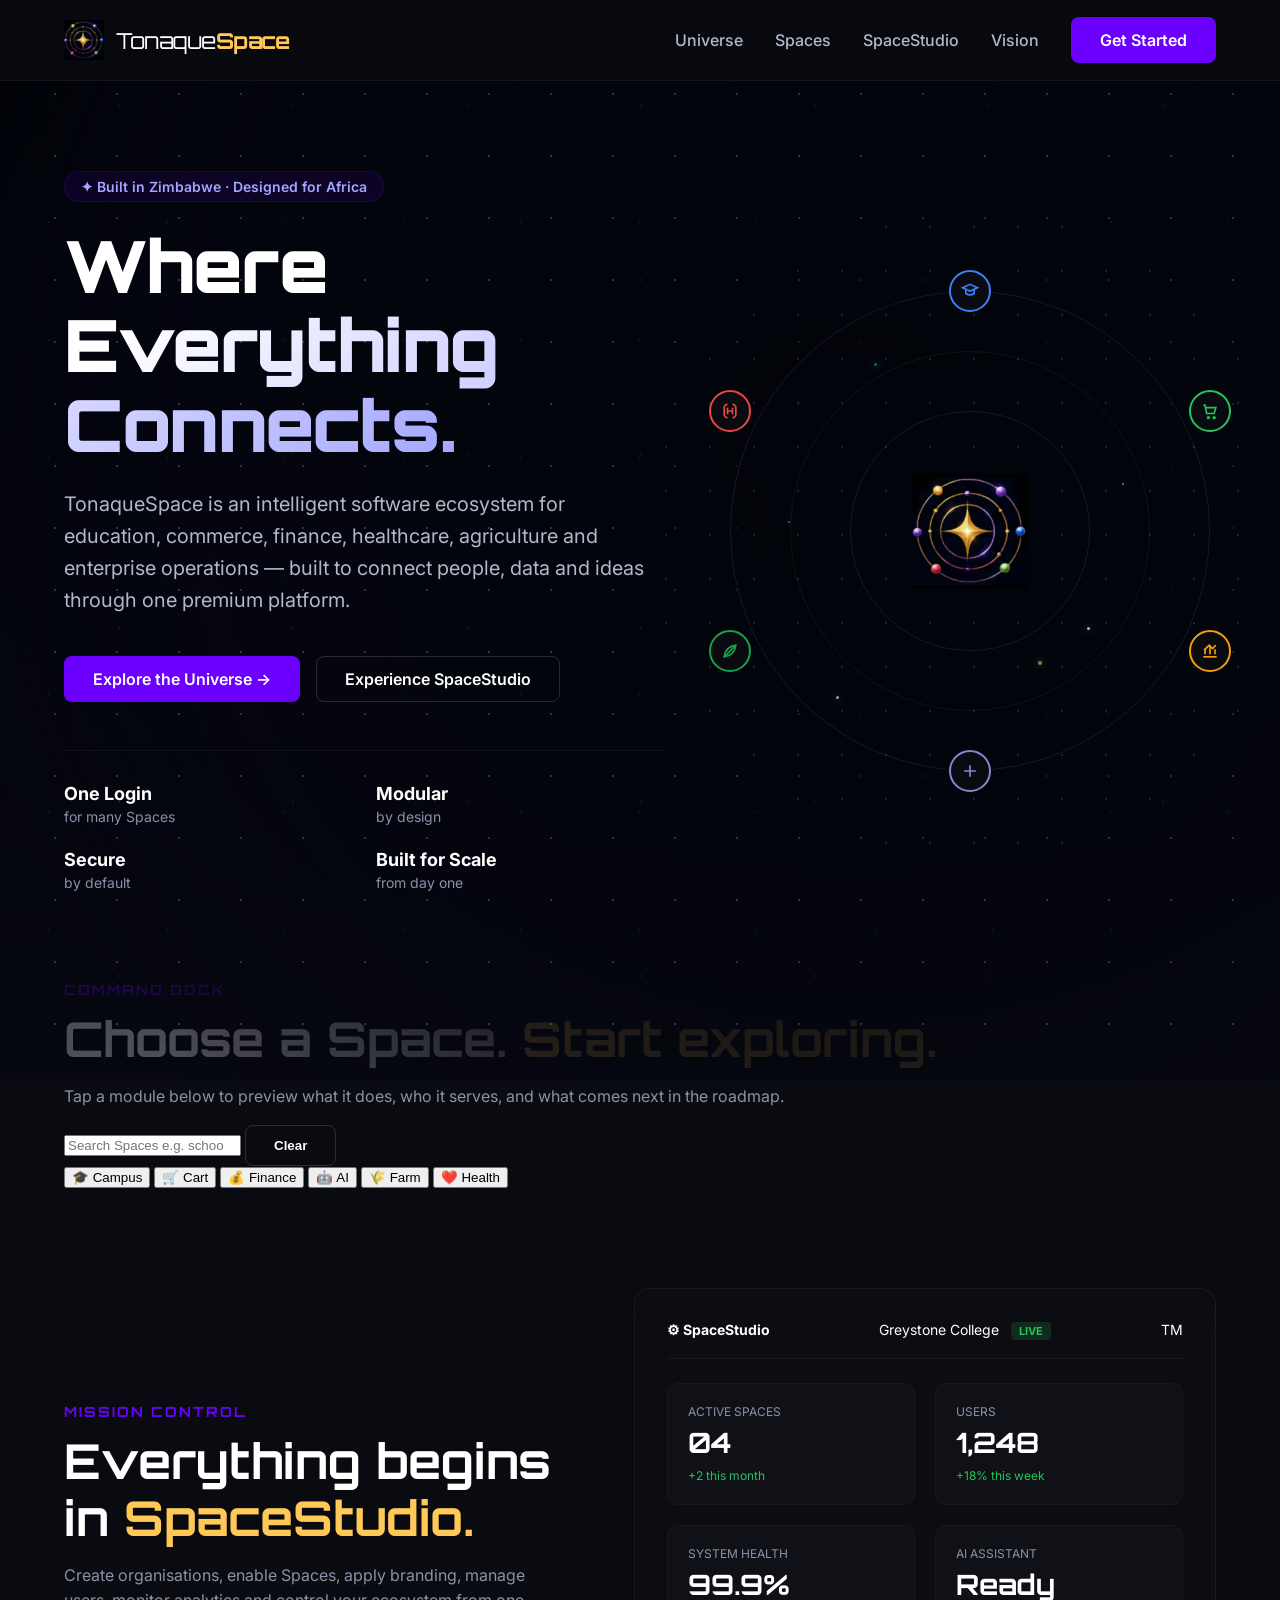
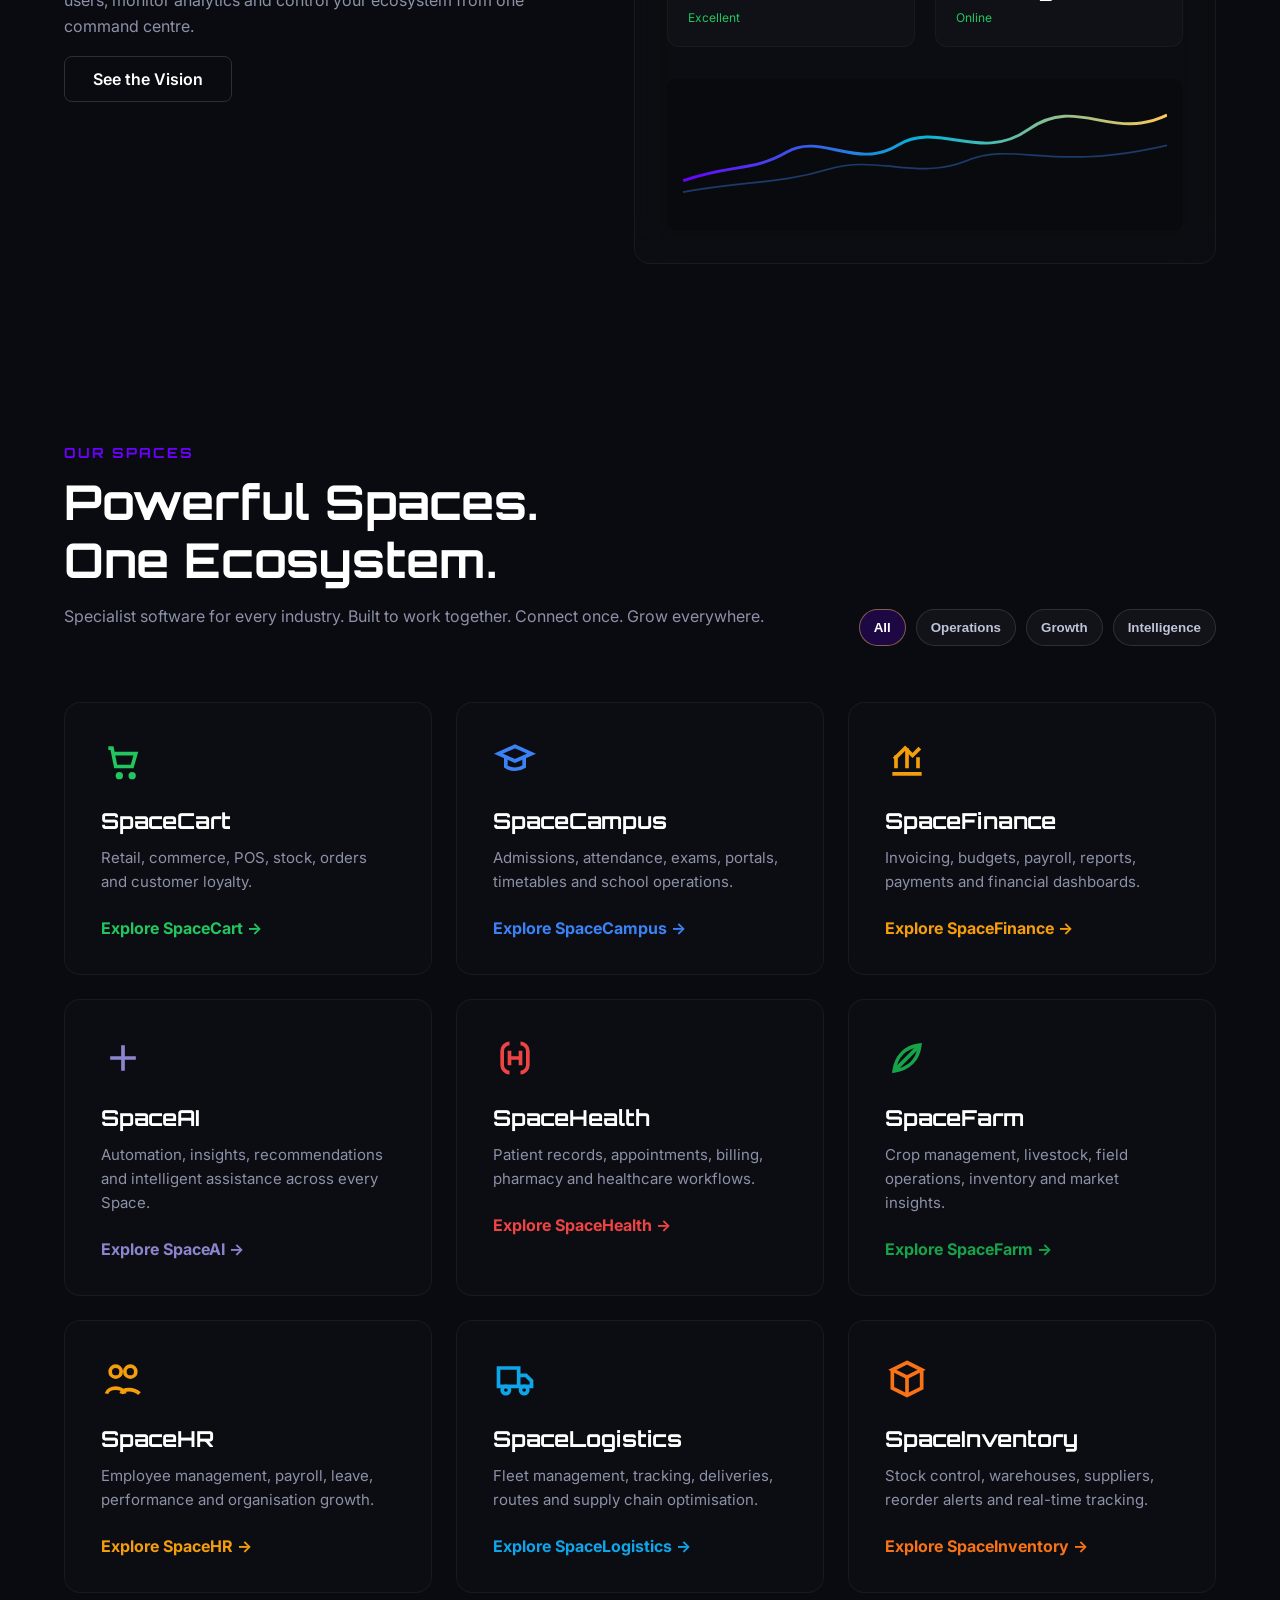
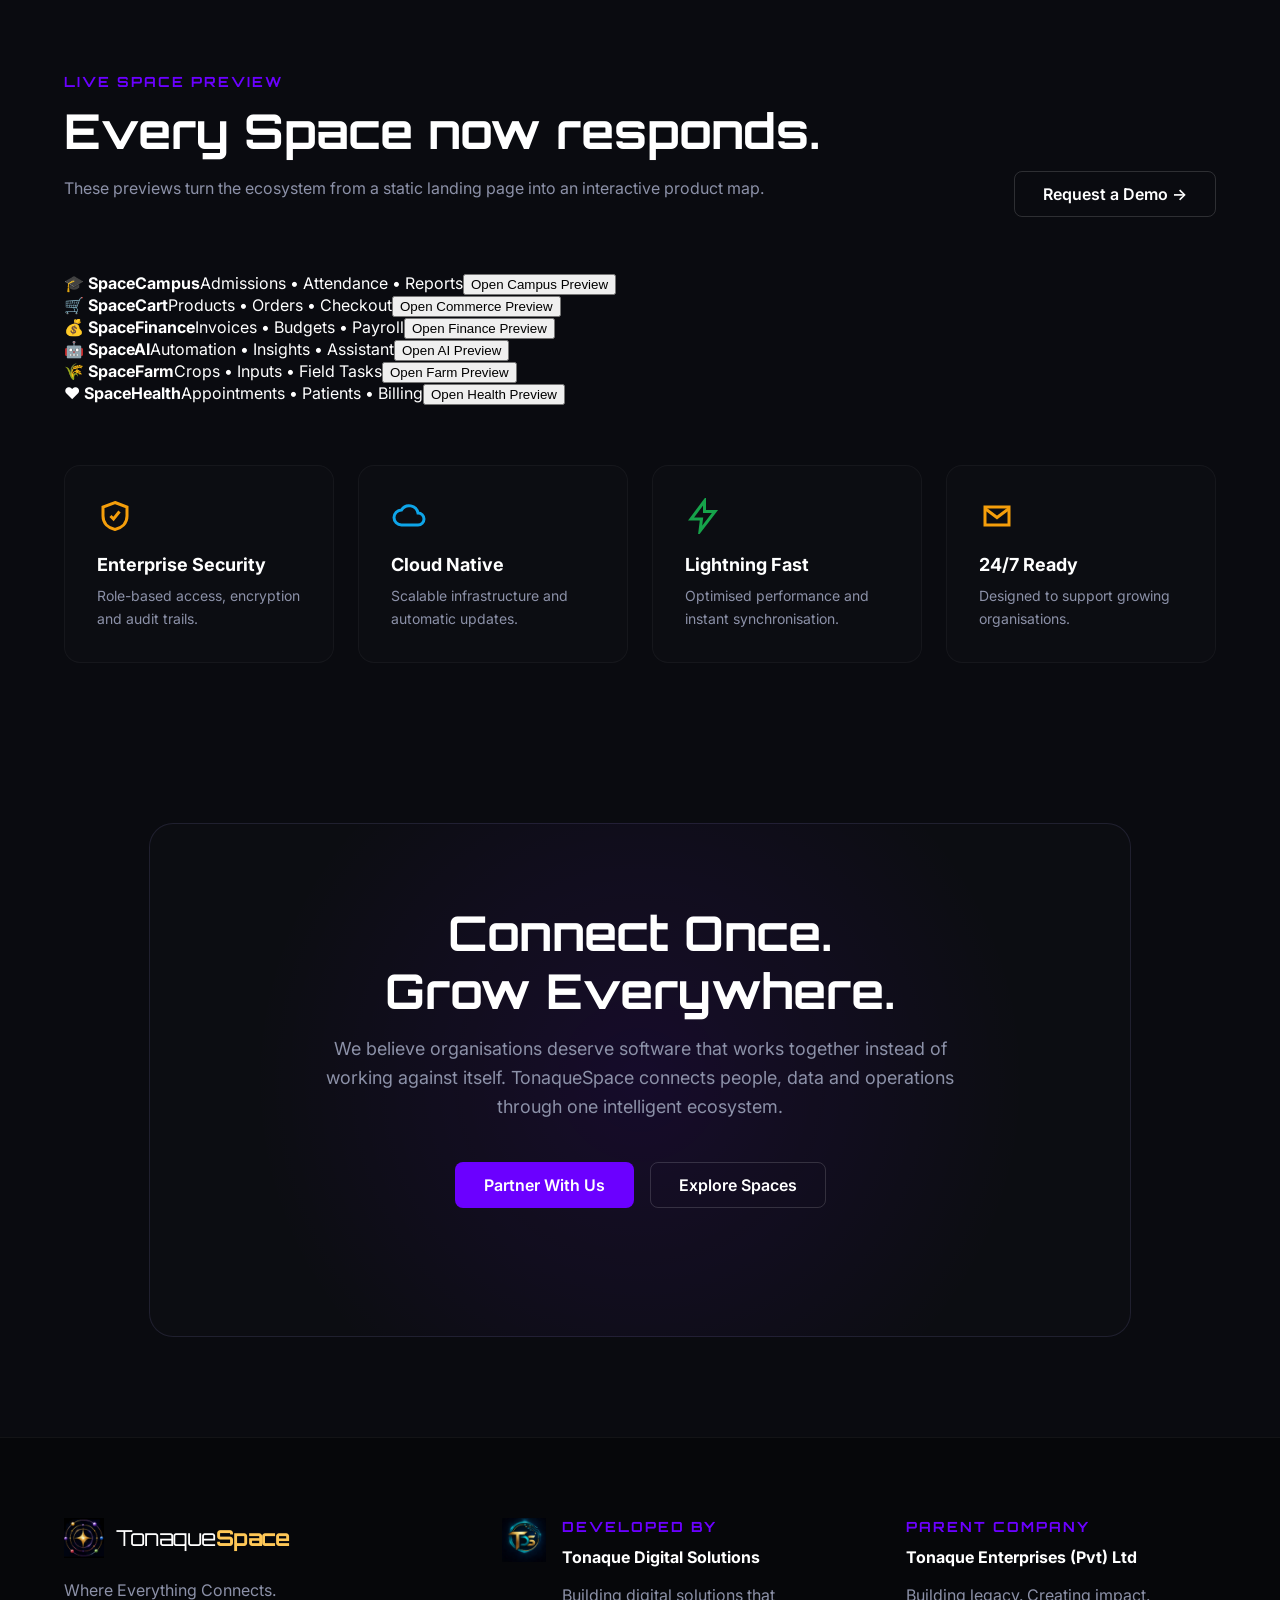
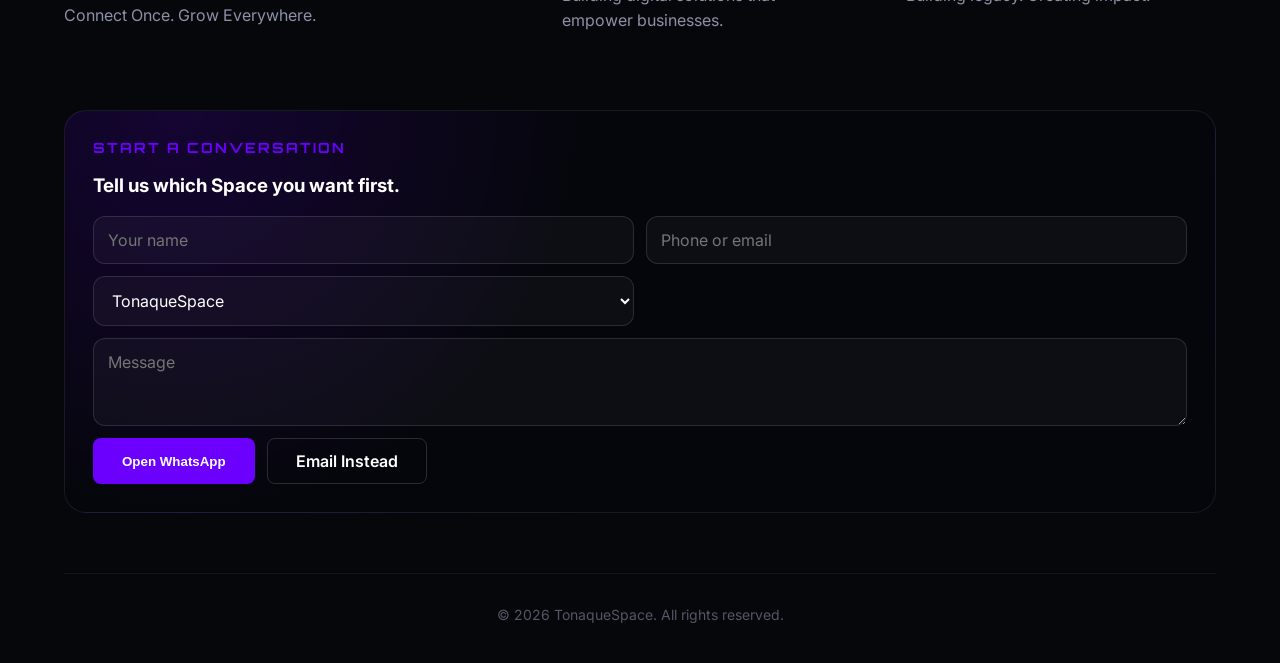
==== commit 5c929cab: "Add files via upload" ====
--- a/index.html
+++ b/index.html
@@ -3,13 +3,21 @@
 <head>
   <meta charset="utf-8">
   <meta name="viewport" content="width=device-width, initial-scale=1">
-  <title>TonaqueSpace — Where Everything Connects.</title>
+  <title>TonaqueSpace — Interactive Software Ecosystem</title>
   <meta name="description" content="TonaqueSpace is an intelligent software ecosystem for education, commerce, finance, healthcare, agriculture and enterprise operations.">
-  <meta name="keywords" content="TonaqueSpace, SpaceCampus, SpaceCart, SpaceFinance, SpaceStudio, Zimbabwe software ecosystem">
+  <meta name="keywords" content="TonaqueSpace, SpaceCampus, SpaceCart, SpaceFinance, SpaceStudio, Zimbabwe software ecosystem, Tonaque Digital Solutions, business software Zimbabwe">
+  <meta name="author" content="Tonaque Enterprises Pvt Ltd">
+  <meta name="robots" content="index, follow">
+  <link rel="canonical" href="https://tonaquespace.co.zw/">
   <meta property="og:title" content="TonaqueSpace — Where Everything Connects.">
-  <meta property="og:description" content="One intelligent software ecosystem for modern organisations.">
+  <meta property="og:description" content="Explore the interactive TonaqueSpace ecosystem: SpaceCampus, SpaceCart, SpaceFinance, SpaceAI, SpaceFarm and SpaceHealth.">
   <meta property="og:type" content="website">
-  <meta property="og:image" content="apple-touch-icon.png">
+  <meta property="og:url" content="https://tonaquespace.co.zw/">
+  <meta property="og:image" content="https://tonaquespace.co.zw/apple-touch-icon.png">
+  <meta name="twitter:card" content="summary_large_image">
+  <meta name="twitter:title" content="TonaqueSpace — Where Everything Connects.">
+  <meta name="twitter:description" content="Explore the interactive TonaqueSpace ecosystem: SpaceCampus, SpaceCart, SpaceFinance, SpaceAI, SpaceFarm and SpaceHealth.">
+  <meta name="twitter:image" content="https://tonaquespace.co.zw/apple-touch-icon.png">
   
   <!-- Favicons & App Icons -->
   <link rel="icon" type="image/png" sizes="96x96" href="favicon-96x96.png">
@@ -27,6 +35,22 @@
   <link rel="preconnect" href="https://fonts.gstatic.com" crossorigin>
   <link href="https://fonts.googleapis.com/css2?family=Inter:wght@400;600;700;800&family=Orbitron:wght@700;900&display=swap" rel="stylesheet">
   
+
+  <script type="application/ld+json">
+  {
+    "@context": "https://schema.org",
+    "@type": "Organization",
+    "name": "TonaqueSpace",
+    "url": "https://tonaquespace.co.zw/",
+    "logo": "https://tonaquespace.co.zw/apple-touch-icon.png",
+    "parentOrganization": {
+      "@type": "Organization",
+      "name": "Tonaque Enterprises Pvt Ltd"
+    },
+    "foundingLocation": "Zimbabwe"
+  }
+  </script>
+
   <!-- Primary Stylesheet -->
   <link rel="stylesheet" href="assets/css/style.css">
 </head>
@@ -104,6 +128,31 @@
       </div>
     </section>
 
+    <!-- Interactive Command Dock -->
+    <section class="command-dock-section" aria-label="TonaqueSpace command dock">
+      <div class="wrap command-dock">
+        <div>
+          <div class="eyebrow">Command Dock</div>
+          <h2 class="section-title">Choose a Space.
+            <span class="gold-text">Start exploring.</span>
+          </h2>
+          <p class="muted">Tap a module below to preview what it does, who it serves, and what comes next in the roadmap.</p>
+        </div>
+        <div class="dock-search">
+          <input id="spaceSearch" type="search" placeholder="Search Spaces e.g. school, shop, finance..." aria-label="Search TonaqueSpace modules">
+          <button class="btn ghost" type="button" id="clearSpaceSearch">Clear</button>
+        </div>
+        <div class="quick-space-grid" id="quickSpaceGrid">
+          <button type="button" data-space="SpaceCampus">🎓 <span>Campus</span></button>
+          <button type="button" data-space="SpaceCart">🛒 <span>Cart</span></button>
+          <button type="button" data-space="SpaceFinance">💰 <span>Finance</span></button>
+          <button type="button" data-space="SpaceAI">🤖 <span>AI</span></button>
+          <button type="button" data-space="SpaceFarm">🌾 <span>Farm</span></button>
+          <button type="button" data-space="SpaceHealth">❤️ <span>Health</span></button>
+        </div>
+      </div>
+    </section>
+
     <!-- Mission Control / SpaceStudio Section -->
     <section id="studio" class="studio-section">
       <div class="wrap studio">
@@ -228,6 +277,40 @@
             <h3>SpaceInventory</h3>
             <p>Stock control, warehouses, suppliers, reorder alerts and real-time tracking.</p>
             <button class="explore-link space-open" type="button" data-space="SpaceInventory"><b>Explore SpaceInventory →</b></button>
+          </article>
+        </div>
+      </div>
+    </section>
+
+    <!-- Live Space Preview Deck -->
+    <section class="live-spaces-section" id="live-spaces">
+      <div class="wrap">
+        <div class="spaces-head">
+          <div>
+            <div class="eyebrow">Live Space Preview</div>
+            <h2 class="section-title">Every Space now responds.</h2>
+            <p class="muted">These previews turn the ecosystem from a static landing page into an interactive product map.</p>
+          </div>
+          <a class="btn ghost" href="#contact">Request a Demo →</a>
+        </div>
+        <div class="space-preview-grid">
+          <article class="space-preview-card" data-space="SpaceCampus" style="--accent: var(--space-campus)">
+            <b>🎓 SpaceCampus</b><span>Admissions • Attendance • Reports</span><button type="button" data-space="SpaceCampus">Open Campus Preview</button>
+          </article>
+          <article class="space-preview-card" data-space="SpaceCart" style="--accent: var(--space-cart)">
+            <b>🛒 SpaceCart</b><span>Products • Orders • Checkout</span><button type="button" data-space="SpaceCart">Open Commerce Preview</button>
+          </article>
+          <article class="space-preview-card" data-space="SpaceFinance" style="--accent: var(--space-finance)">
+            <b>💰 SpaceFinance</b><span>Invoices • Budgets • Payroll</span><button type="button" data-space="SpaceFinance">Open Finance Preview</button>
+          </article>
+          <article class="space-preview-card" data-space="SpaceAI" style="--accent: var(--space-ai)">
+            <b>🤖 SpaceAI</b><span>Automation • Insights • Assistant</span><button type="button" data-space="SpaceAI">Open AI Preview</button>
+          </article>
+          <article class="space-preview-card" data-space="SpaceFarm" style="--accent: var(--space-farm)">
+            <b>🌾 SpaceFarm</b><span>Crops • Inputs • Field Tasks</span><button type="button" data-space="SpaceFarm">Open Farm Preview</button>
+          </article>
+          <article class="space-preview-card" data-space="SpaceHealth" style="--accent: var(--space-health)">
+            <b>❤️ SpaceHealth</b><span>Appointments • Patients • Billing</span><button type="button" data-space="SpaceHealth">Open Health Preview</button>
           </article>
         </div>
       </div>
@@ -333,6 +416,13 @@
       <h2 id="spaceModalTitle">Space Module</h2>
       <p id="spaceModalText"></p>
       <div class="space-modal-features" id="spaceModalFeatures"></div>
+      <div class="space-modal-intel" aria-label="Space readiness information">
+        <div><span>Status</span><strong id="spaceModalStatus">Ready</strong></div>
+        <div><span>Phase</span><strong id="spaceModalPhase">Foundation</strong></div>
+        <div><span>Route</span><strong id="spaceModalRoute">/</strong></div>
+      </div>
+      <div class="space-modal-stage" id="spaceModalStage"></div>
+      <div class="space-modal-roadmap" id="spaceModalRoadmap"></div>
       <div class="space-modal-actions">
         <a href="#contact" class="btn" id="modalStartBtn" data-close-modal>Start With This Space</a>
         <button class="btn ghost" type="button" id="copySpaceLink">Copy Space Link</button>
--- a/assets/css/style.css
+++ b/assets/css/style.css
@@ -1001,3 +1001,78 @@
   .node::after { display: none; }
   .node { width: 46px; height: 46px; }
 }
+
+
+/* ======================================================================
+   V6 SPACE INTEL: STATUS, ROADMAP & DEEP-LINK MODAL POLISH
+   ====================================================================== */
+.space-modal-intel {
+  display: grid;
+  grid-template-columns: repeat(3, minmax(0, 1fr));
+  gap: 12px;
+  margin: 22px 0 18px;
+}
+.space-modal-intel div,
+.space-modal-roadmap div {
+  background: rgba(255,255,255,.035);
+  border: 1px solid rgba(255,255,255,.08);
+  border-radius: 14px;
+  padding: 13px;
+}
+.space-modal-intel span {
+  display: block;
+  color: #8c91a8;
+  font-size: 10px;
+  font-weight: 900;
+  letter-spacing: .12em;
+  text-transform: uppercase;
+  margin-bottom: 6px;
+}
+.space-modal-intel strong {
+  color: #fff;
+  font-size: 13px;
+  line-height: 1.25;
+}
+.space-modal-roadmap {
+  display: grid;
+  grid-template-columns: repeat(2, minmax(0, 1fr));
+  gap: 10px;
+  margin: 0 0 22px;
+}
+.space-modal-roadmap div {
+  display: flex;
+  gap: 10px;
+  align-items: flex-start;
+}
+.space-modal-roadmap b {
+  color: var(--cosmic-gold);
+  font-family: 'Orbitron', sans-serif;
+  font-size: 12px;
+}
+.space-modal-roadmap span {
+  color: #c7cbdd;
+  font-size: 13px;
+  line-height: 1.35;
+}
+.node.is-active::before {
+  content: "";
+  position: absolute;
+  inset: -9px;
+  border-radius: inherit;
+  border: 1px solid currentColor;
+  opacity: .22;
+  animation: activeNodePulse 1.6s ease-in-out infinite;
+}
+@keyframes activeNodePulse {
+  0% { transform: scale(.86); opacity: .08; }
+  55% { transform: scale(1.18); opacity: .26; }
+  100% { transform: scale(.86); opacity: .08; }
+}
+@media (max-width: 768px) {
+  .space-modal-intel { grid-template-columns: 1fr; }
+  .space-modal-roadmap { grid-template-columns: 1fr; }
+}
+@media (prefers-reduced-motion: reduce) {
+  .orbital, .emblem, .node, .s-star, .space-modal-card, .node.is-active::before { animation: none !important; }
+  html { scroll-behavior: auto; }
+}
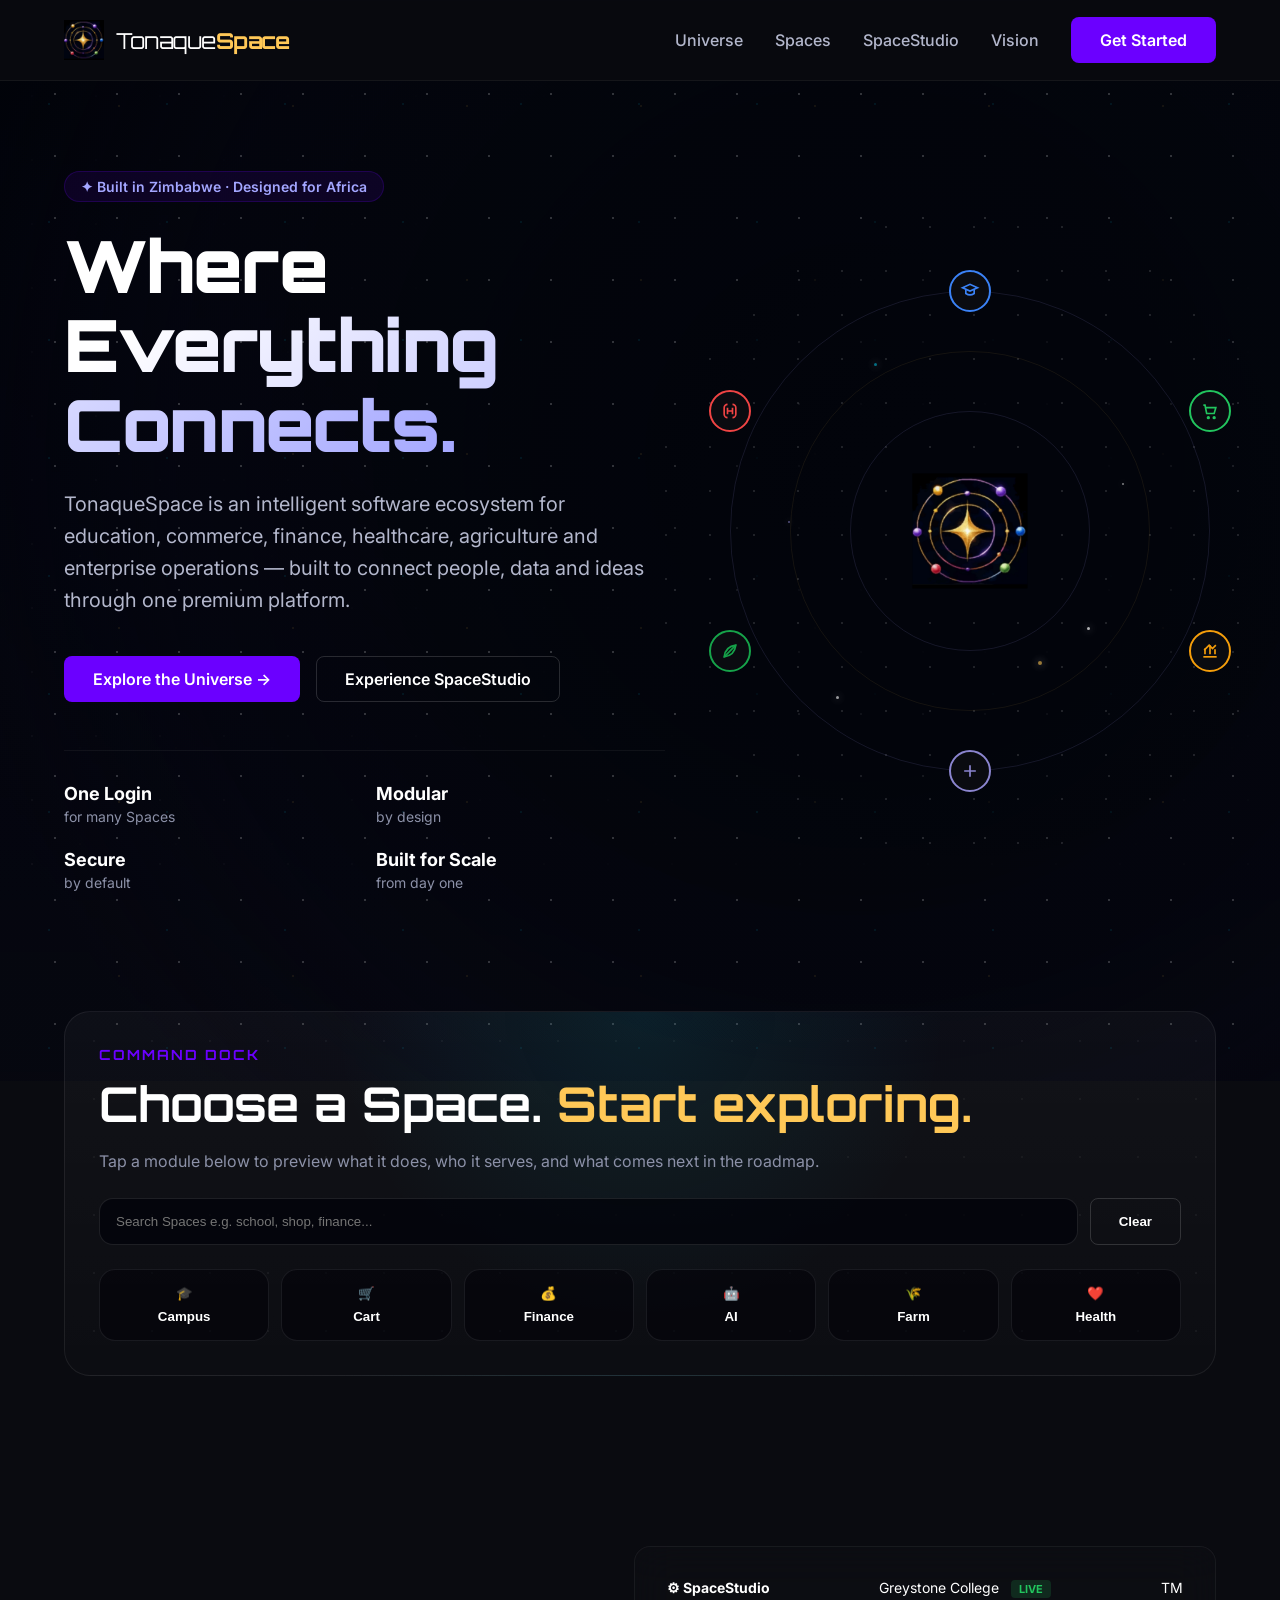
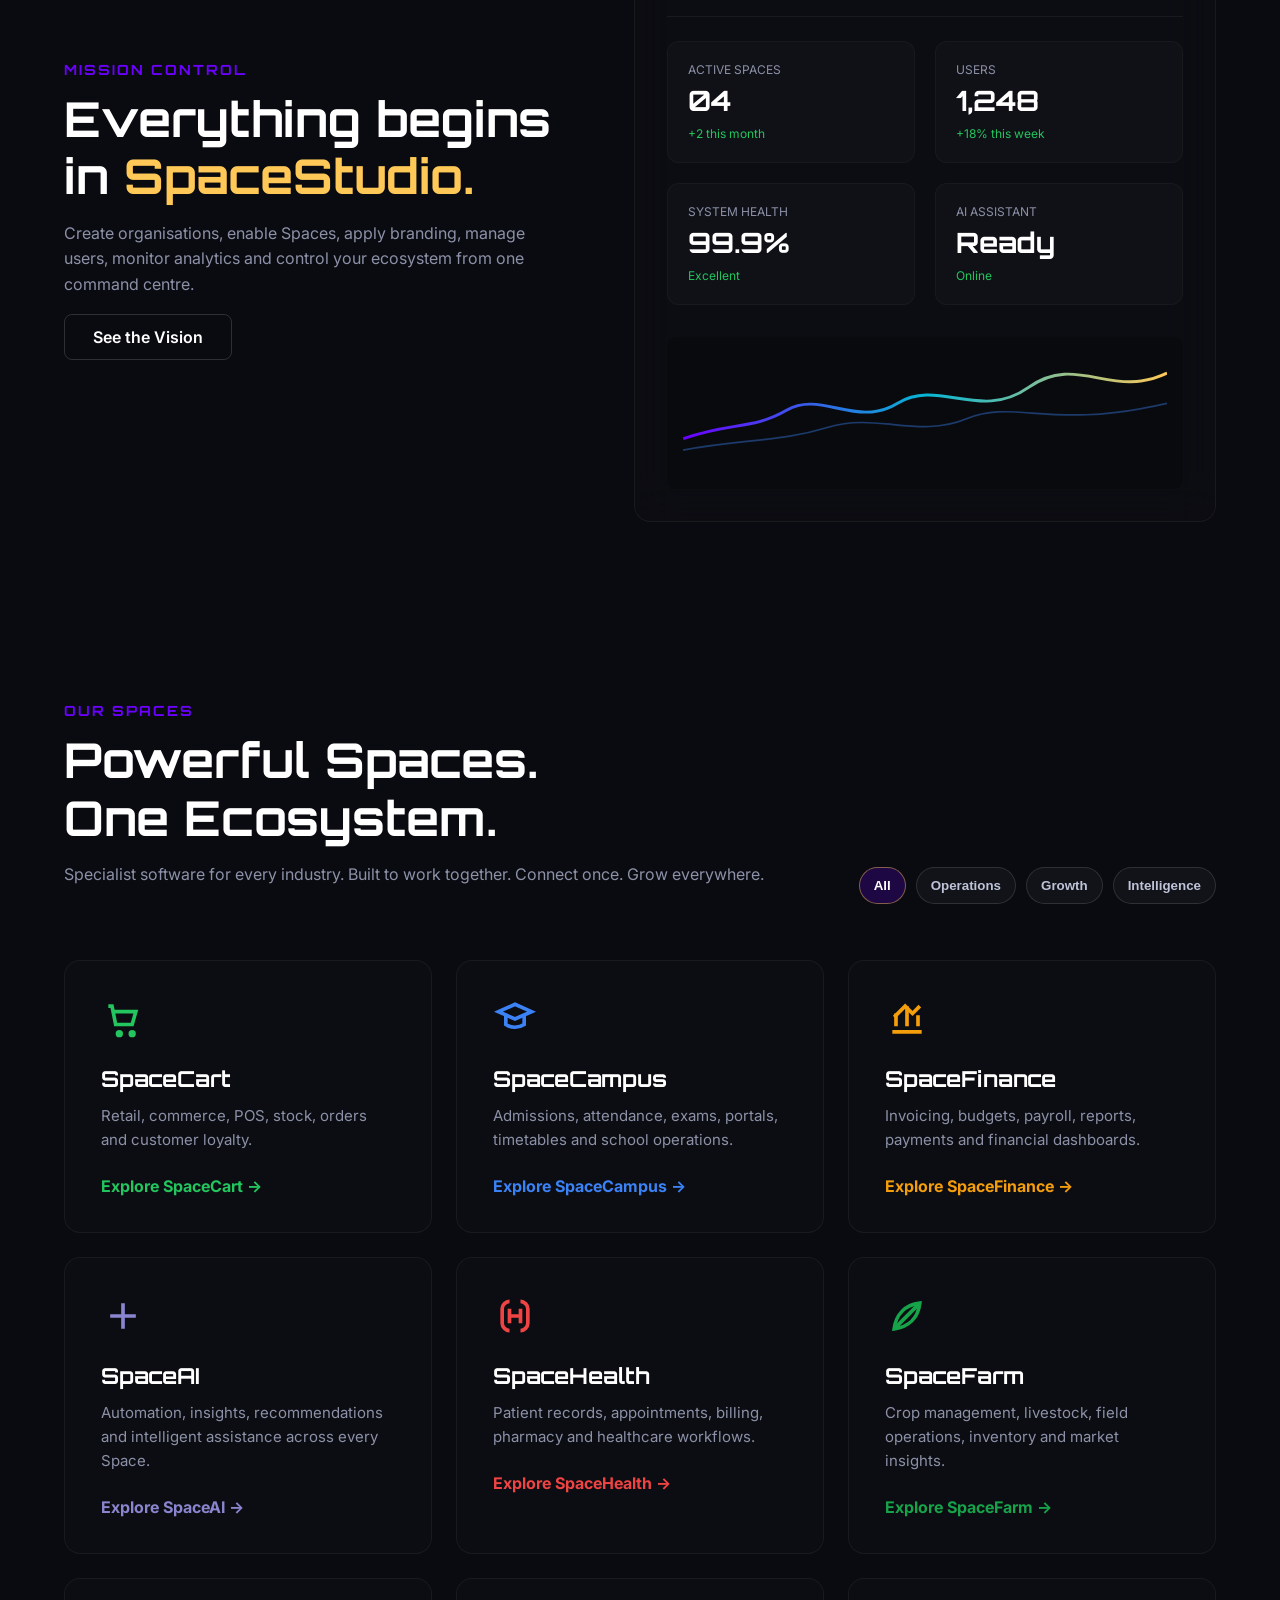
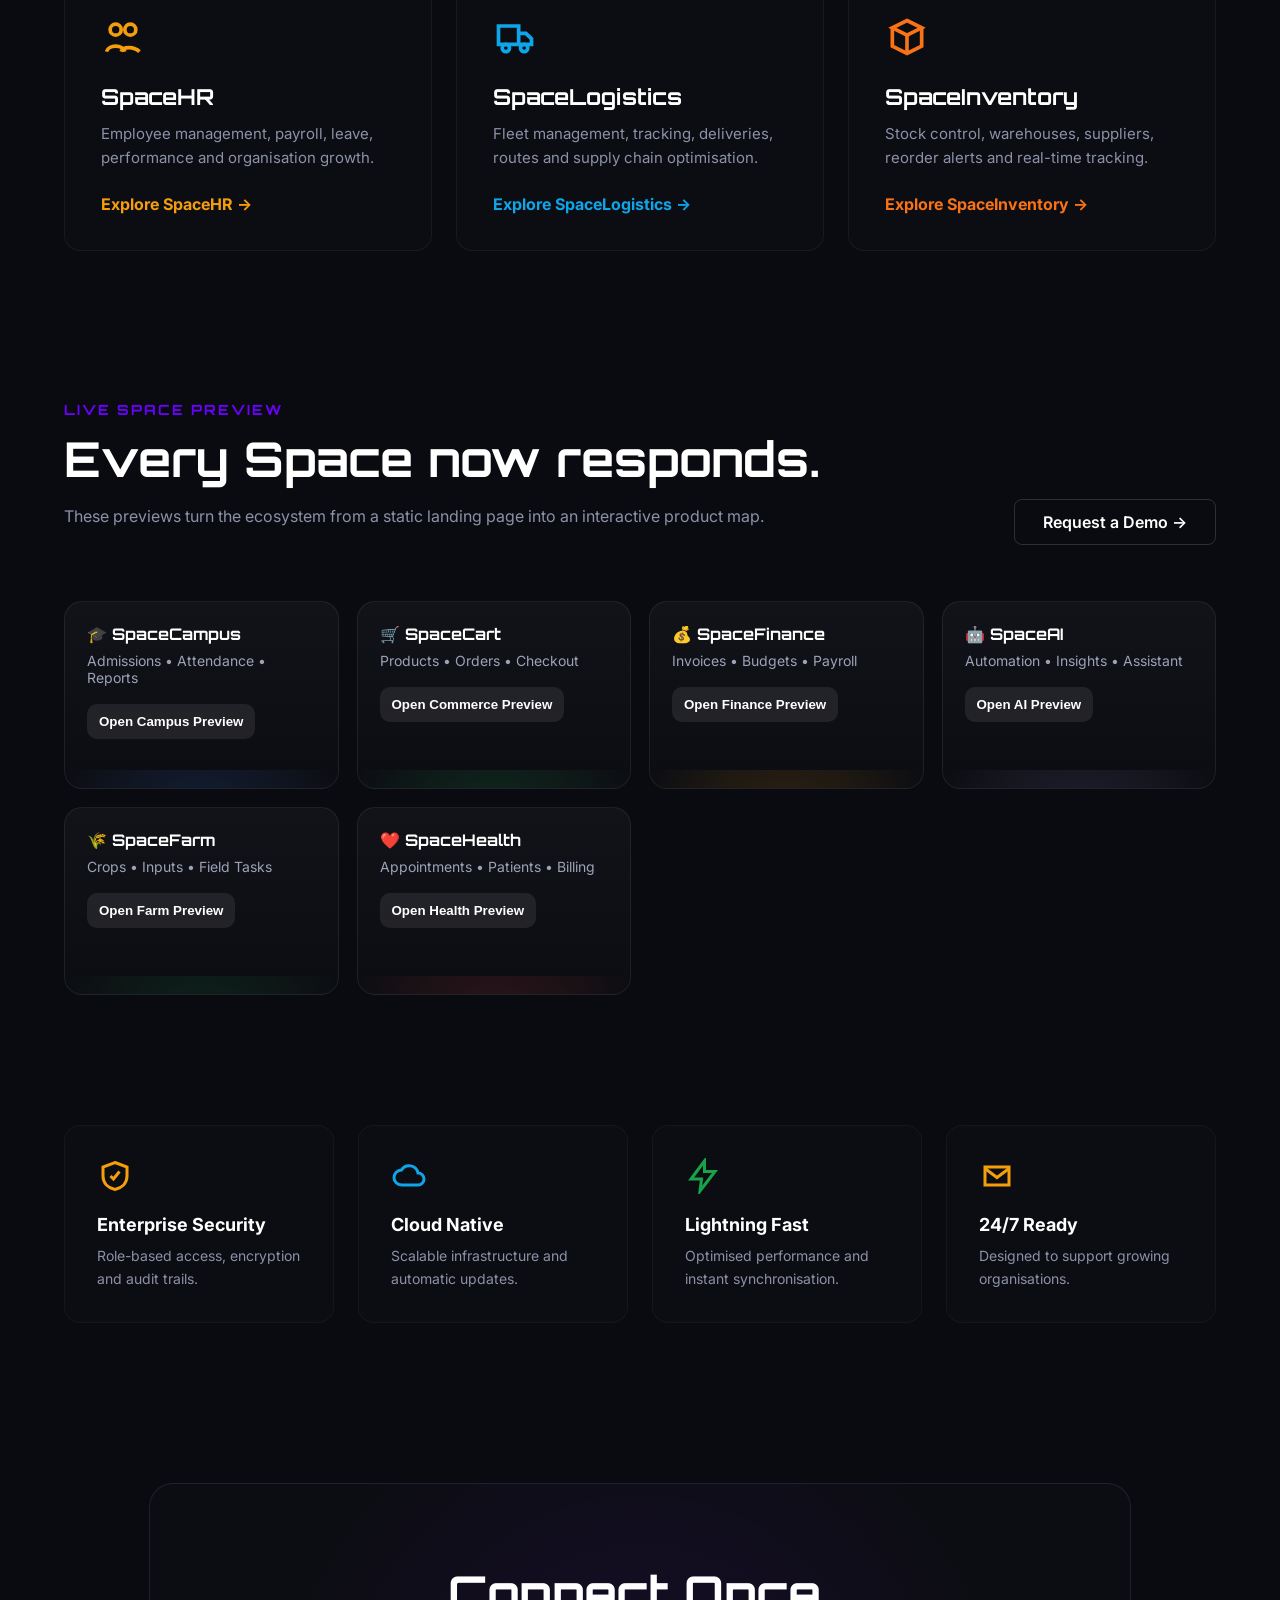
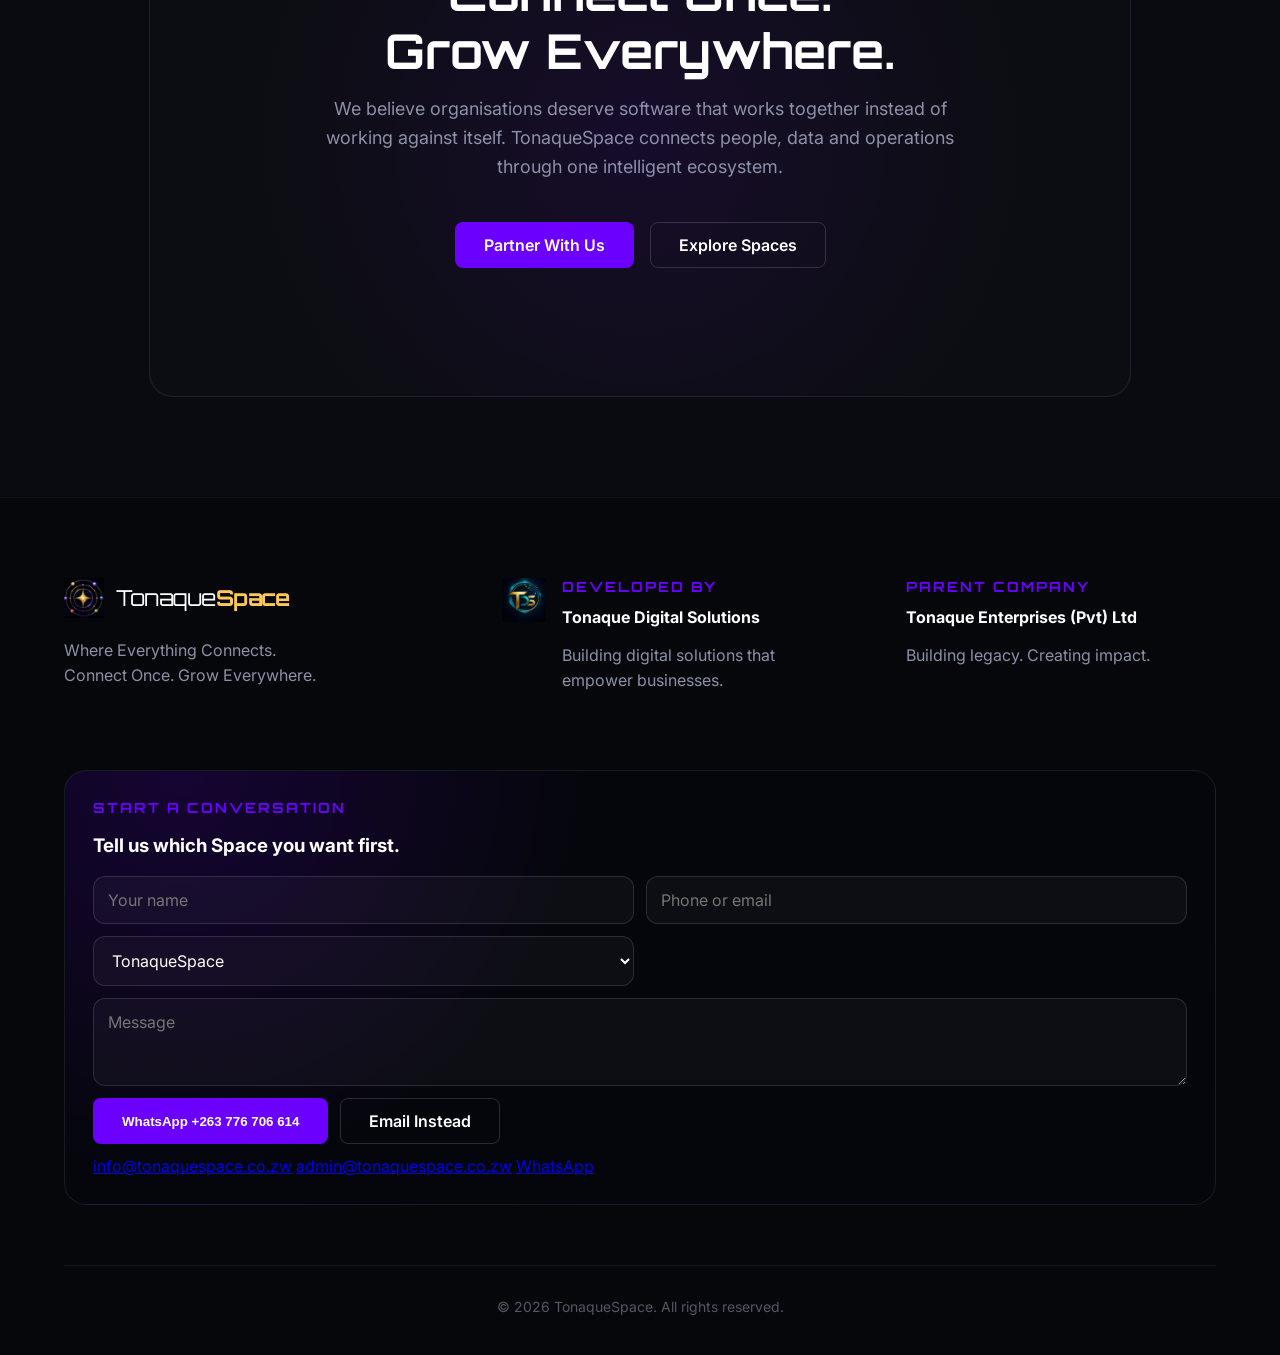
==== commit 10667629: "Add files via upload" ====
--- a/index.html
+++ b/index.html
@@ -393,12 +393,21 @@
             <option value="SpaceCart">SpaceCart</option>
             <option value="SpaceFinance">SpaceFinance</option>
             <option value="SpaceAI">SpaceAI</option>
+            <option value="SpaceHealth">SpaceHealth</option>
             <option value="SpaceFarm">SpaceFarm</option>
+            <option value="SpaceHR">SpaceHR</option>
+            <option value="SpaceLogistics">SpaceLogistics</option>
+            <option value="SpaceInventory">SpaceInventory</option>
           </select>
           <textarea id="leadMessage" placeholder="Message" rows="3"></textarea>
           <div class="lead-actions">
-            <button class="btn" type="submit">Open WhatsApp</button>
-            <a class="btn ghost" id="mailLead" href="mailto:hello@tonaquespace.co.zw">Email Instead</a>
+            <button class="btn" type="submit">WhatsApp +263 776 706 614</button>
+            <a class="btn ghost" id="mailLead" href="mailto:info@tonaquespace.co.zw">Email Instead</a>
+          </div>
+          <div class="direct-contact-strip">
+            <a href="mailto:info@tonaquespace.co.zw">info@tonaquespace.co.zw</a>
+            <a href="mailto:admin@tonaquespace.co.zw">admin@tonaquespace.co.zw</a>
+            <a href="https://wa.me/263776706614" target="_blank" rel="noopener">WhatsApp</a>
           </div>
         </form>
       </div>
@@ -424,7 +433,8 @@
       <div class="space-modal-stage" id="spaceModalStage"></div>
       <div class="space-modal-roadmap" id="spaceModalRoadmap"></div>
       <div class="space-modal-actions">
-        <a href="#contact" class="btn" id="modalStartBtn" data-close-modal>Start With This Space</a>
+        <a href="#contact" class="btn" id="modalStartBtn" data-close-modal>Request This Space</a>
+        <button class="btn ghost" type="button" id="modalWhatsappBtn">WhatsApp Demo</button>
         <button class="btn ghost" type="button" id="copySpaceLink">Copy Space Link</button>
         <button class="btn ghost" type="button" data-close-modal>Keep Exploring</button>
       </div>
--- a/assets/css/style.css
+++ b/assets/css/style.css
@@ -1076,3 +1076,112 @@
   .orbital, .emblem, .node, .s-star, .space-modal-card, .node.is-active::before { animation: none !important; }
   html { scroll-behavior: auto; }
 }
+
+
+/* ===========================================================================
+   V7 INTERACTIVE SPACE EXPERIENCE
+   =========================================================================== */
+.command-dock-section { padding: 30px 0 70px; }
+.command-dock {
+  position: relative;
+  overflow: hidden;
+  background:
+    radial-gradient(circle at 50% 0%, rgba(6,182,212,.10), transparent 45%),
+    linear-gradient(180deg, rgba(255,255,255,.035), rgba(255,255,255,.012));
+  border: 1px solid rgba(255,255,255,.07);
+  border-radius: 26px;
+  padding: 34px;
+  box-sizing: border-box;
+}
+.command-dock::after {
+  content:"";
+  position:absolute;
+  inset:0;
+  background-image: radial-gradient(rgba(255,255,255,.7) 1px, transparent 1px);
+  background-size: 58px 58px;
+  opacity:.06;
+  pointer-events:none;
+}
+.dock-search { display:flex; gap:12px; margin: 24px 0; position:relative; z-index:1; }
+.dock-search input {
+  flex:1;
+  min-width:0;
+  border-radius: 14px;
+  padding: 15px 16px;
+  border: 1px solid rgba(255,255,255,.10);
+  background: rgba(2,3,10,.74);
+  color: var(--stellar-white);
+  outline:none;
+}
+.dock-search input:focus { border-color: rgba(255,200,87,.38); box-shadow: 0 0 0 4px rgba(255,200,87,.08); }
+.quick-space-grid { position:relative; z-index:1; display:grid; grid-template-columns: repeat(6, 1fr); gap: 12px; }
+.quick-space-grid button {
+  border:1px solid rgba(255,255,255,.08);
+  background: rgba(2,3,10,.58);
+  color: #fff;
+  border-radius: 16px;
+  padding: 16px 10px;
+  font-weight:800;
+  display:flex;
+  flex-direction:column;
+  gap:8px;
+  align-items:center;
+  cursor:pointer;
+  transition: transform .2s ease, border-color .2s ease, background .2s ease;
+}
+.quick-space-grid button:hover,
+.quick-space-grid button:focus { transform: translateY(-3px); border-color: rgba(255,200,87,.45); background: rgba(107,0,255,.12); }
+.live-spaces-section { padding: 70px 0; }
+.space-preview-grid { display:grid; grid-template-columns: repeat(auto-fit, minmax(240px, 1fr)); gap: 18px; }
+.space-preview-card {
+  position:relative;
+  overflow:hidden;
+  border:1px solid rgba(255,255,255,.07);
+  background: linear-gradient(180deg, rgba(255,255,255,.035), rgba(255,255,255,.012));
+  border-radius: 18px;
+  padding: 22px;
+  min-height: 142px;
+}
+.space-preview-card::before {
+  content:"";
+  position:absolute;
+  inset:auto -30% -55% -30%;
+  height:120px;
+  background: radial-gradient(circle, var(--accent), transparent 65%);
+  opacity:.16;
+  pointer-events:none;
+}
+.space-preview-card b { display:block; font-family:'Orbitron', sans-serif; margin-bottom: 8px; }
+.space-preview-card span { display:block; color:#9ca3b8; font-size:14px; margin-bottom: 18px; }
+.space-preview-card button {
+  border:0;
+  background: rgba(255,255,255,.08);
+  color:#fff;
+  padding:10px 12px;
+  border-radius:10px;
+  font-weight:800;
+  cursor:pointer;
+}
+.space-preview-card button:hover { background: var(--accent); color:#05060a; }
+.space-modal-stage {
+  display:grid;
+  grid-template-columns: repeat(3, 1fr);
+  gap: 10px;
+  margin: 18px 0;
+}
+.space-modal-stage div {
+  background: rgba(255,255,255,.045);
+  border: 1px solid rgba(255,255,255,.075);
+  border-radius: 14px;
+  padding: 14px;
+}
+.space-modal-stage span { display:block; color:#8c91a8; font-size: 12px; text-transform:uppercase; letter-spacing:.08em; margin-bottom:5px; }
+.space-modal-stage strong { font-size: 14px; color:#fff; }
+.node.is-active { box-shadow: 0 0 0 8px rgba(255,255,255,.055), 0 0 28px currentColor; background:#02030a; }
+.card.hidden-by-search, .space-preview-card.hidden-by-search { display:none; }
+@media (max-width: 768px) {
+  .command-dock { padding: 24px; }
+  .dock-search { flex-direction: column; }
+  .quick-space-grid { grid-template-columns: repeat(3, 1fr); }
+  .space-modal-stage { grid-template-columns: 1fr; }
+}
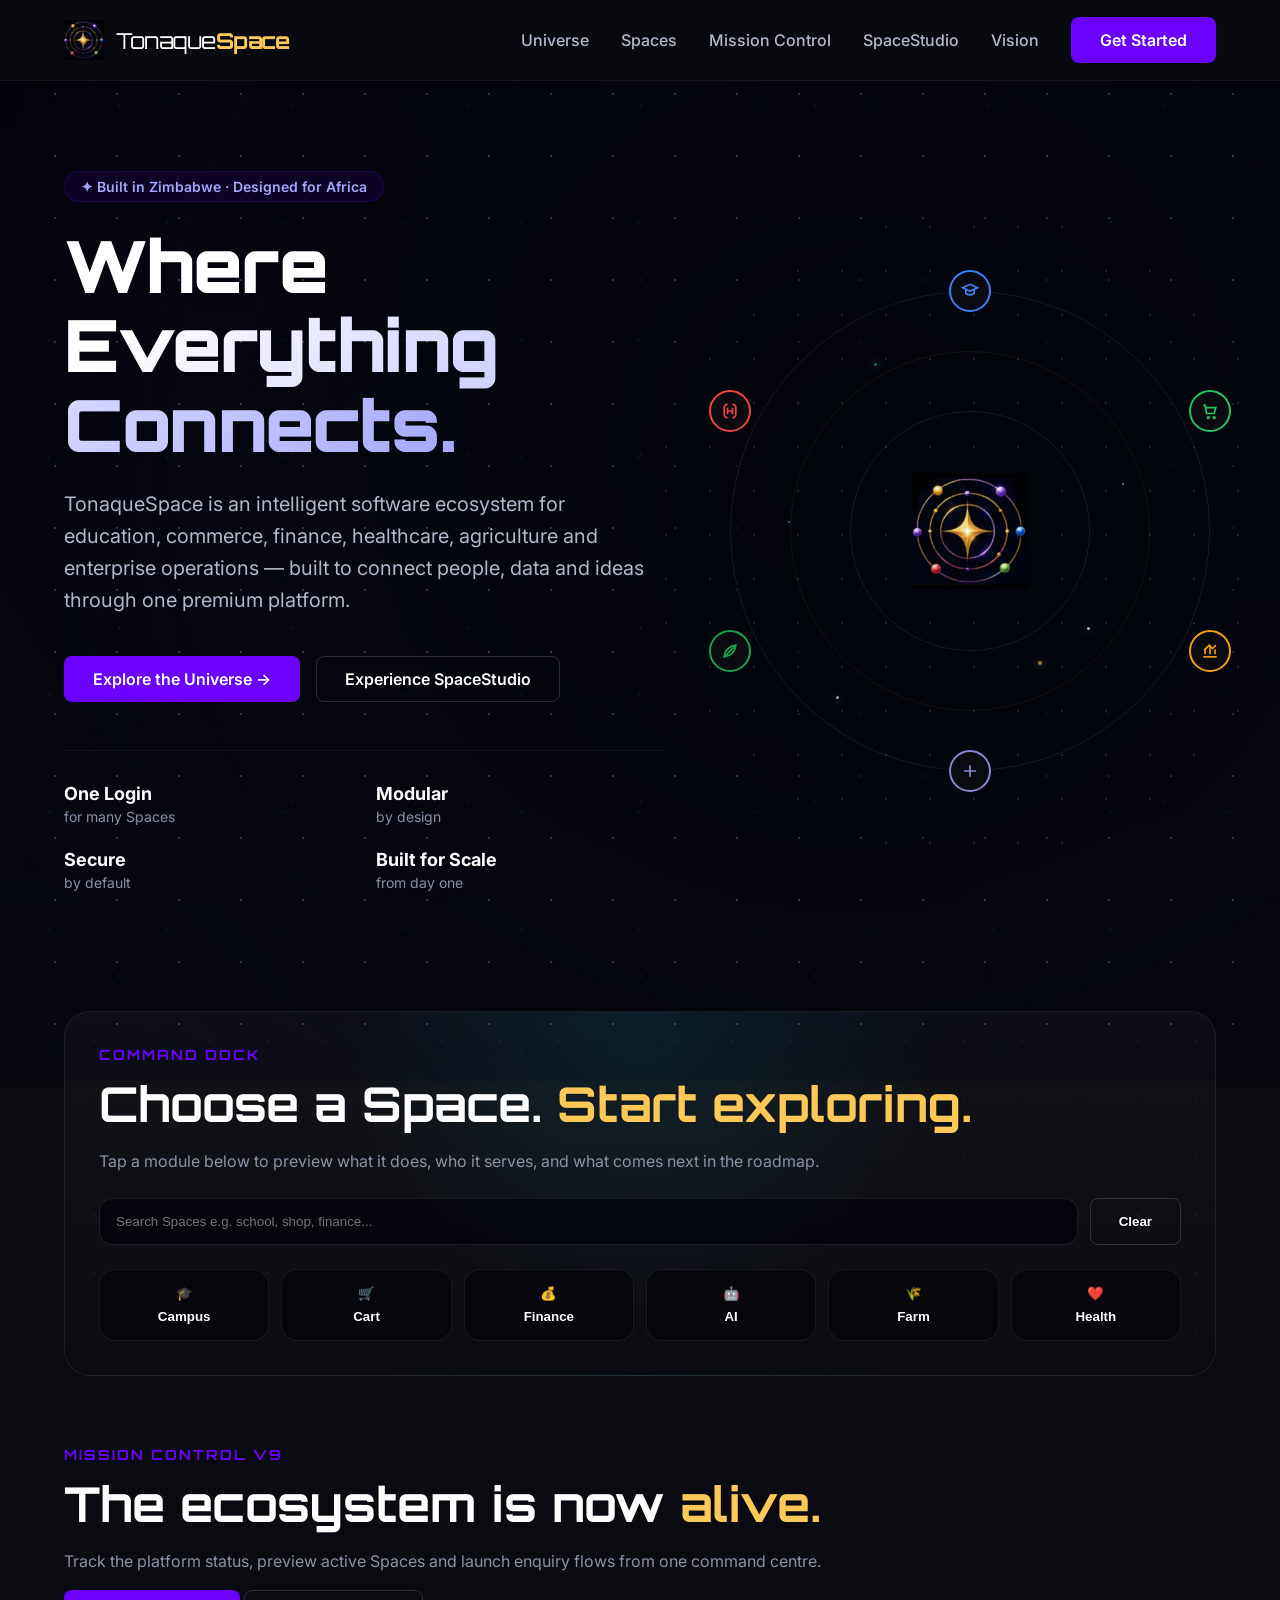
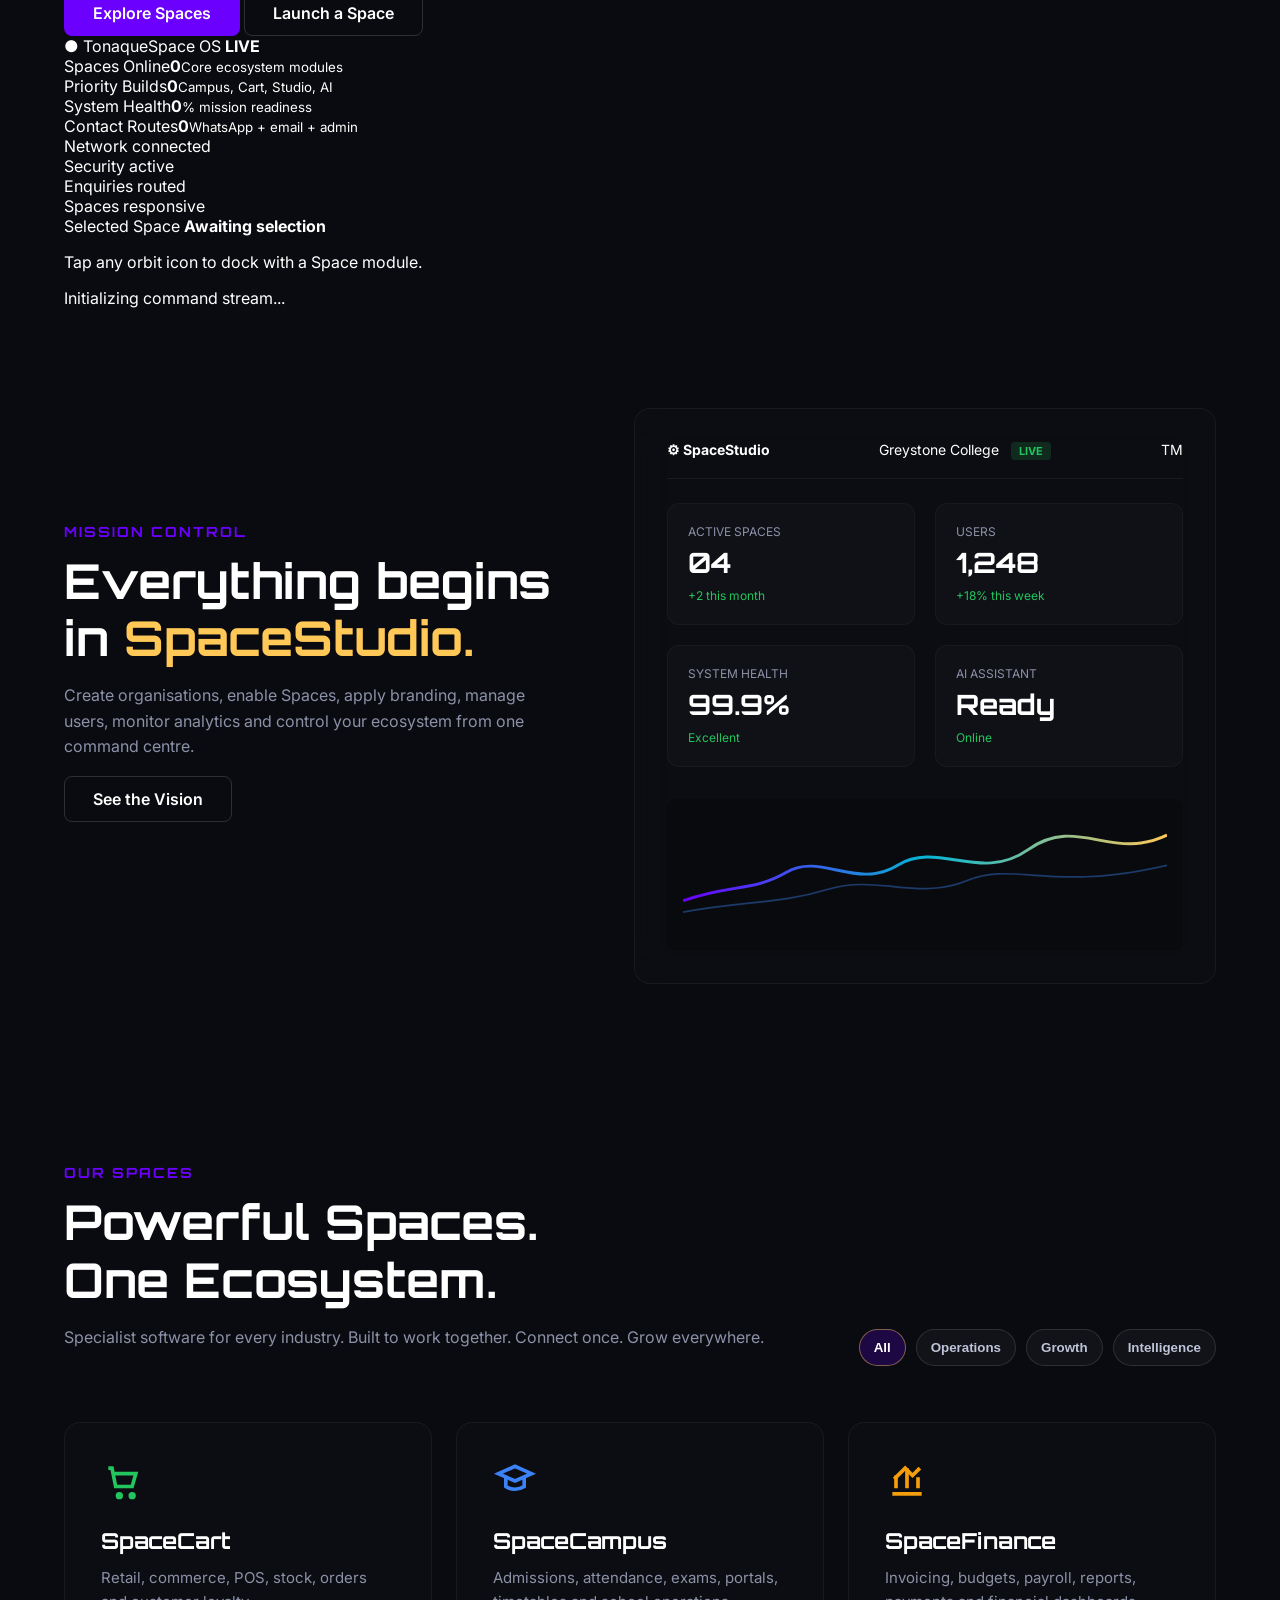
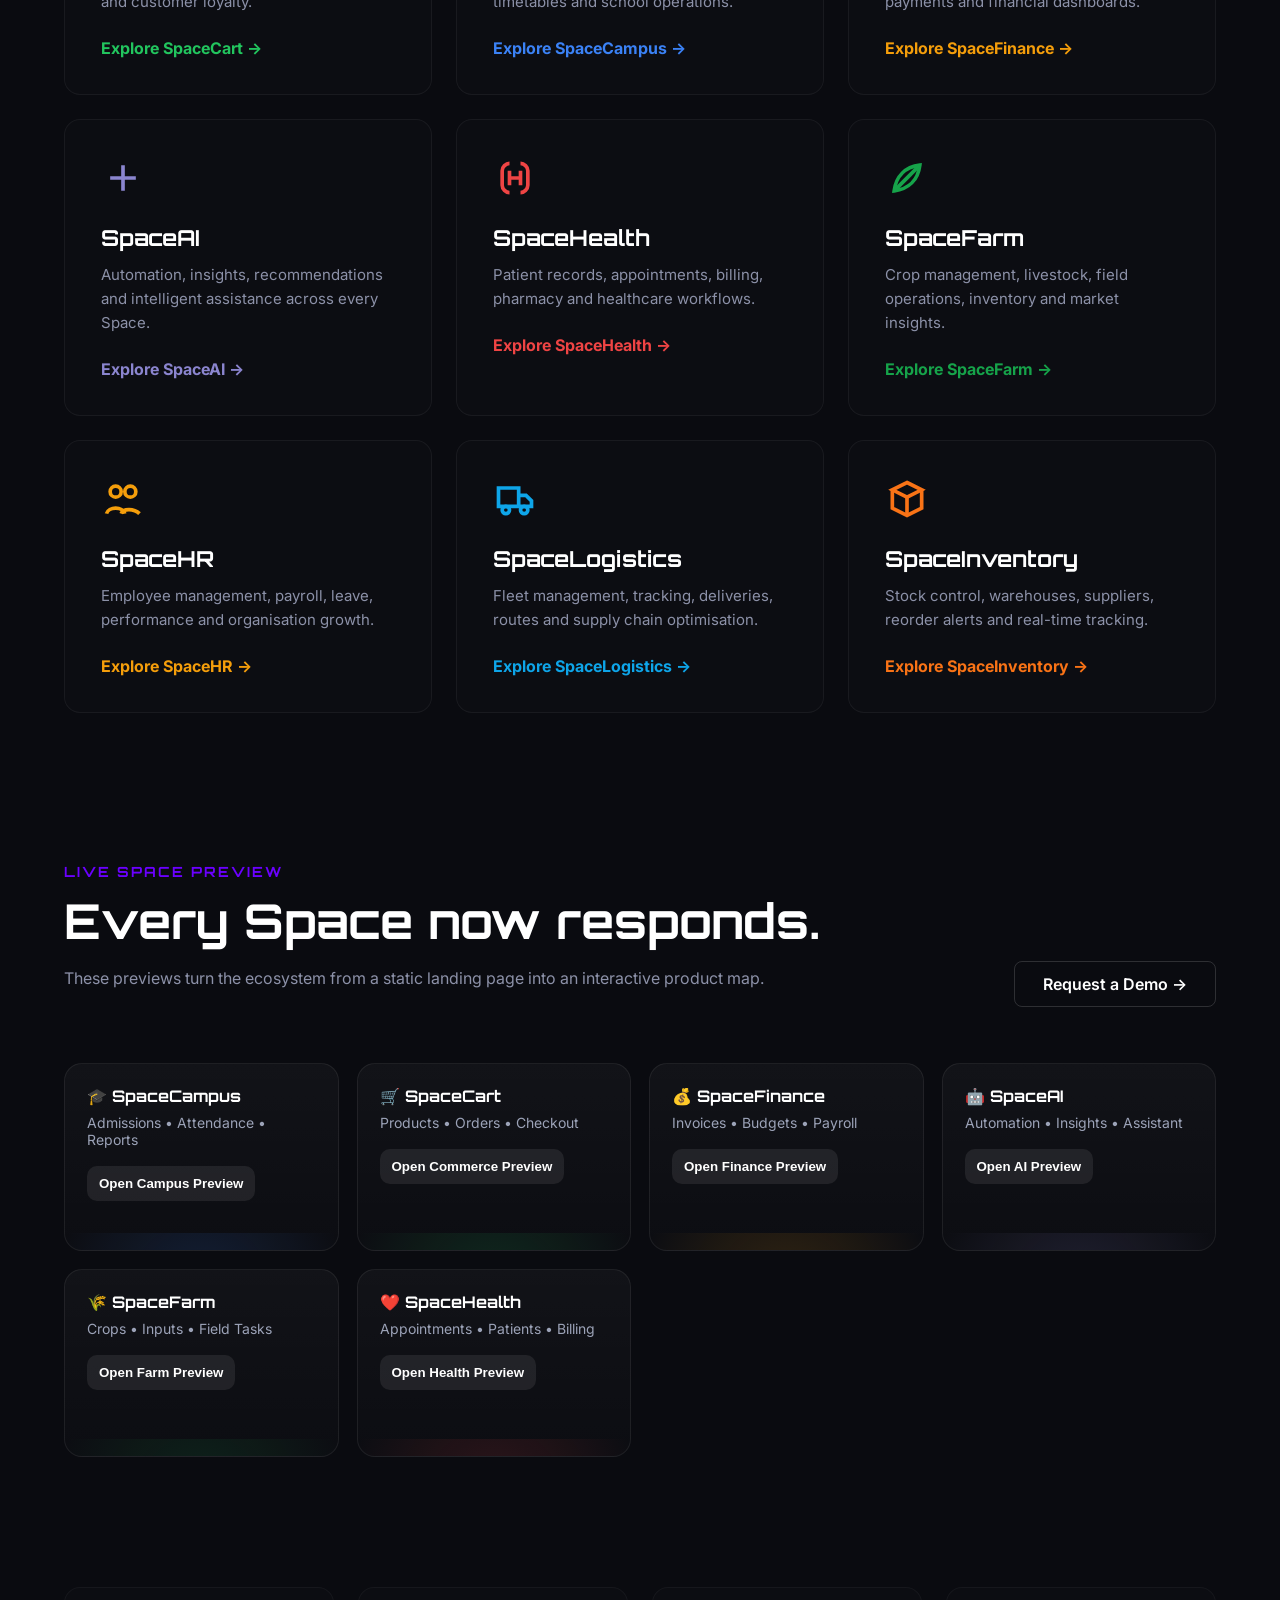
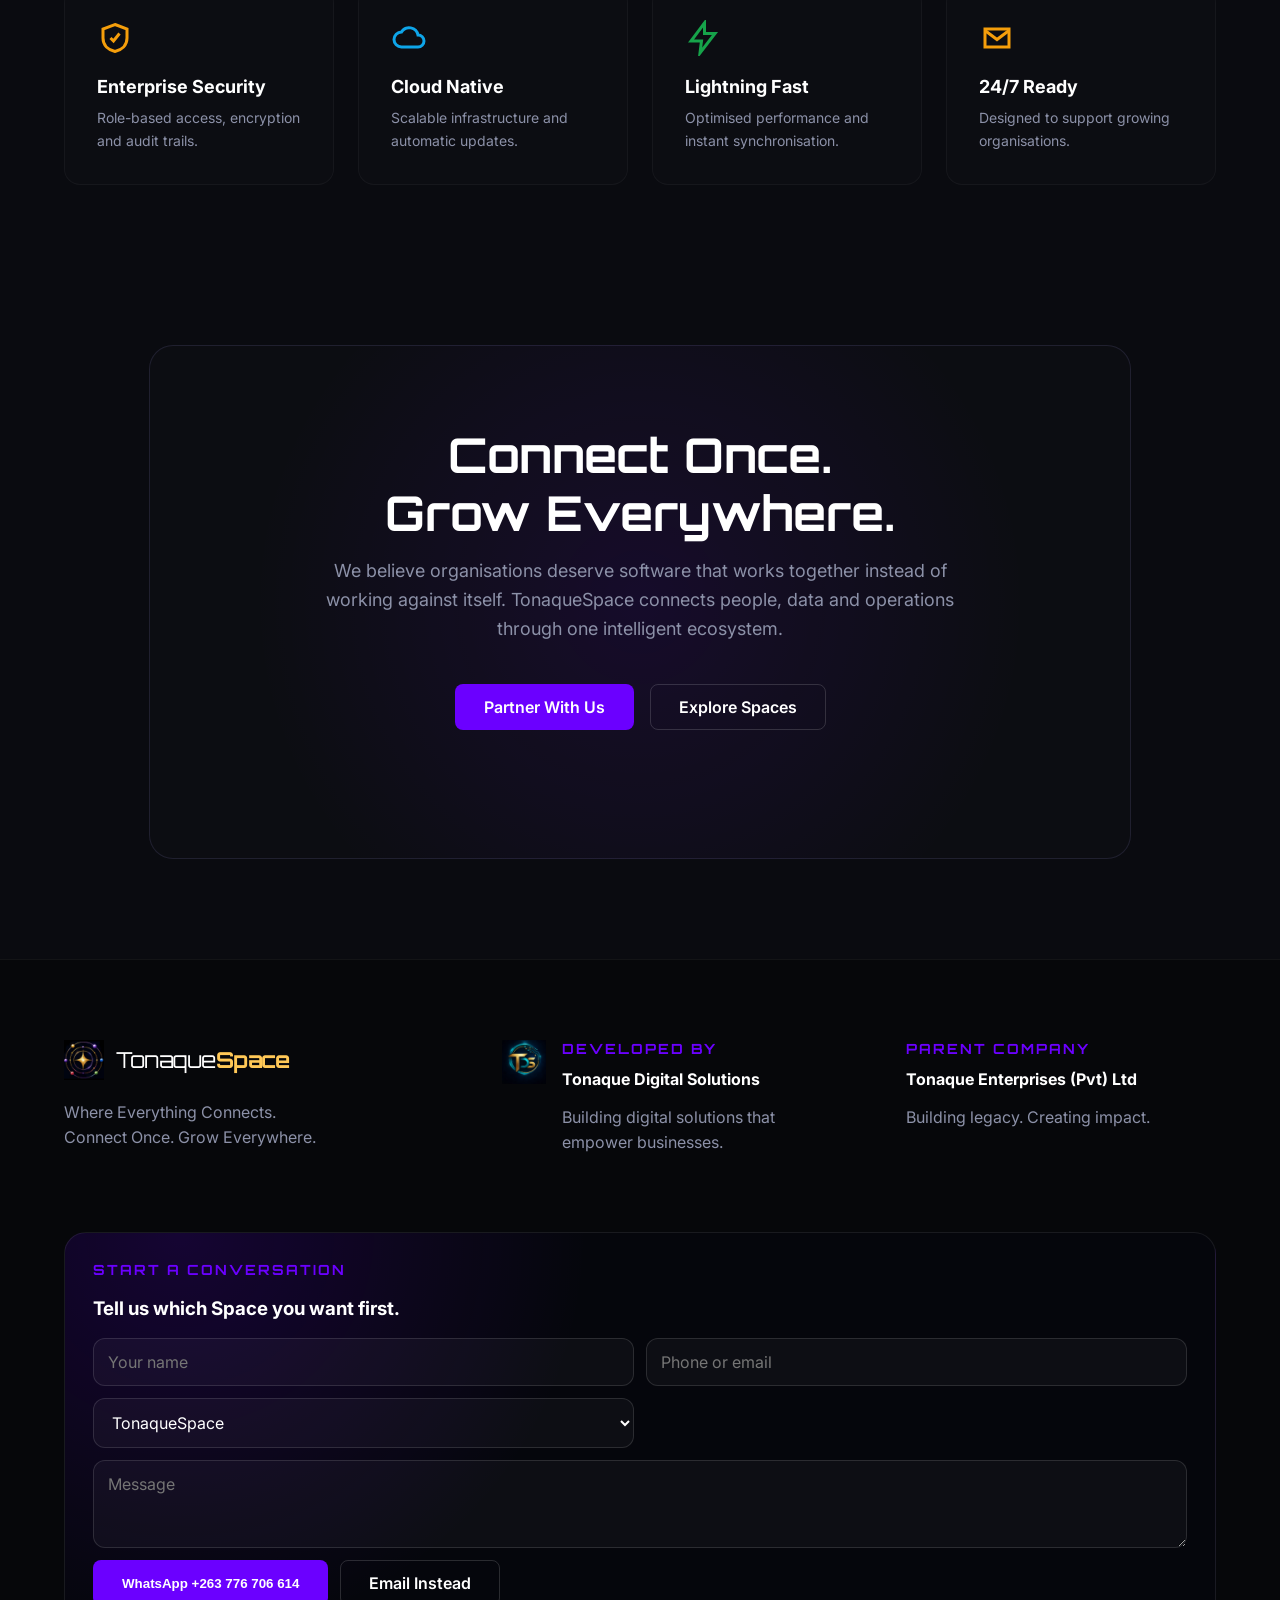
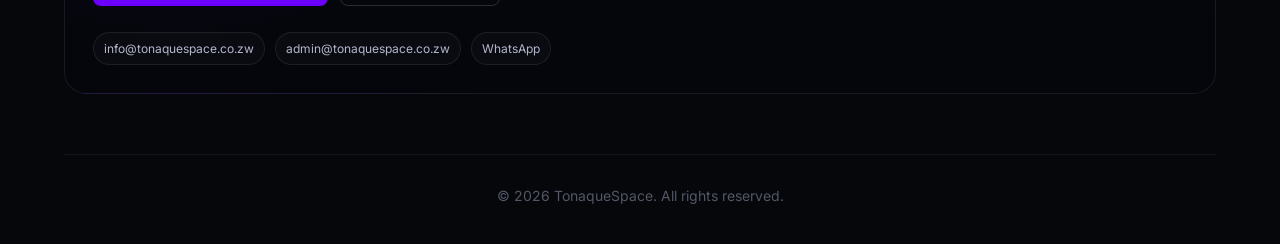
==== commit d3b2ff94: "Add files via upload" ====
--- a/index.html
+++ b/index.html
@@ -3,20 +3,20 @@
 <head>
   <meta charset="utf-8">
   <meta name="viewport" content="width=device-width, initial-scale=1">
-  <title>TonaqueSpace — Interactive Software Ecosystem</title>
+  <title>TonaqueSpace — Mission Control Ecosystem</title>
   <meta name="description" content="TonaqueSpace is an intelligent software ecosystem for education, commerce, finance, healthcare, agriculture and enterprise operations.">
   <meta name="keywords" content="TonaqueSpace, SpaceCampus, SpaceCart, SpaceFinance, SpaceStudio, Zimbabwe software ecosystem, Tonaque Digital Solutions, business software Zimbabwe">
   <meta name="author" content="Tonaque Enterprises Pvt Ltd">
   <meta name="robots" content="index, follow">
   <link rel="canonical" href="https://tonaquespace.co.zw/">
   <meta property="og:title" content="TonaqueSpace — Where Everything Connects.">
-  <meta property="og:description" content="Explore the interactive TonaqueSpace ecosystem: SpaceCampus, SpaceCart, SpaceFinance, SpaceAI, SpaceFarm and SpaceHealth.">
+  <meta property="og:description" content="Explore the live TonaqueSpace mission control ecosystem: SpaceCampus, SpaceCart, SpaceFinance, SpaceAI, SpaceFarm and SpaceHealth.">
   <meta property="og:type" content="website">
   <meta property="og:url" content="https://tonaquespace.co.zw/">
   <meta property="og:image" content="https://tonaquespace.co.zw/apple-touch-icon.png">
   <meta name="twitter:card" content="summary_large_image">
   <meta name="twitter:title" content="TonaqueSpace — Where Everything Connects.">
-  <meta name="twitter:description" content="Explore the interactive TonaqueSpace ecosystem: SpaceCampus, SpaceCart, SpaceFinance, SpaceAI, SpaceFarm and SpaceHealth.">
+  <meta name="twitter:description" content="Explore the live TonaqueSpace mission control ecosystem: SpaceCampus, SpaceCart, SpaceFinance, SpaceAI, SpaceFarm and SpaceHealth.">
   <meta name="twitter:image" content="https://tonaquespace.co.zw/apple-touch-icon.png">
   
   <!-- Favicons & App Icons -->
@@ -68,6 +68,7 @@
       <div class="navlinks">
         <a href="#universe">Universe</a>
         <a href="#spaces">Spaces</a>
+        <a href="#mission-control">Mission Control</a>
         <a href="#studio">SpaceStudio</a>
         <a href="#vision">Vision</a>
         <a class="btn" href="#contact">Get Started</a>
@@ -149,6 +150,54 @@
           <button type="button" data-space="SpaceAI">🤖 <span>AI</span></button>
           <button type="button" data-space="SpaceFarm">🌾 <span>Farm</span></button>
           <button type="button" data-space="SpaceHealth">❤️ <span>Health</span></button>
+        </div>
+      </div>
+    </section>
+
+    <!-- Mission Control Dashboard v9 -->
+    <section class="mission-control-section" id="mission-control" aria-label="TonaqueSpace mission control dashboard">
+      <div class="wrap mission-control-shell">
+        <div class="mission-copy">
+          <div class="eyebrow">Mission Control v9</div>
+          <h2 class="section-title">The ecosystem is now
+            <span class="gold-text">alive.</span>
+          </h2>
+          <p class="muted">Track the platform status, preview active Spaces and launch enquiry flows from one command centre.</p>
+          <div class="mission-actions">
+            <a class="btn" href="#spaces">Explore Spaces</a>
+            <a class="btn ghost" href="#contact">Launch a Space</a>
+          </div>
+        </div>
+
+        <div class="mission-console" aria-label="Live ecosystem console">
+          <div class="console-topbar">
+            <span>● TonaqueSpace OS</span>
+            <b id="missionClock">LIVE</b>
+          </div>
+
+          <div class="mission-stat-grid">
+            <div class="mission-stat"><span>Spaces Online</span><b class="mission-counter" data-target="9">0</b><small>Core ecosystem modules</small></div>
+            <div class="mission-stat"><span>Priority Builds</span><b class="mission-counter" data-target="4">0</b><small>Campus, Cart, Studio, AI</small></div>
+            <div class="mission-stat"><span>System Health</span><b class="mission-counter" data-target="99">0</b><small>% mission readiness</small></div>
+            <div class="mission-stat"><span>Contact Routes</span><b class="mission-counter" data-target="3">0</b><small>WhatsApp + email + admin</small></div>
+          </div>
+
+          <div class="mission-status-grid">
+            <div class="status-pill online"><i></i><span>Network connected</span></div>
+            <div class="status-pill online"><i></i><span>Security active</span></div>
+            <div class="status-pill online"><i></i><span>Enquiries routed</span></div>
+            <div class="status-pill online"><i></i><span>Spaces responsive</span></div>
+          </div>
+
+          <div class="active-space-display">
+            <span>Selected Space</span>
+            <strong id="missionActiveSpace">Awaiting selection</strong>
+            <p id="missionActiveText">Tap any orbit icon to dock with a Space module.</p>
+          </div>
+
+          <div class="mission-log" id="missionLog" aria-live="polite">
+            <span>Initializing command stream...</span>
+          </div>
         </div>
       </div>
     </section>
--- a/assets/css/style.css
+++ b/assets/css/style.css
@@ -1185,3 +1185,27 @@
   .quick-space-grid { grid-template-columns: repeat(3, 1fr); }
   .space-modal-stage { grid-template-columns: 1fr; }
 }
+
+/* V8 CONTACT FLOW */
+.direct-contact-strip {
+  display: flex;
+  flex-wrap: wrap;
+  gap: 10px;
+  margin-top: 14px;
+}
+.direct-contact-strip a {
+  color: #b3b7cc;
+  text-decoration: none;
+  font-size: 12px;
+  border: 1px solid rgba(255,255,255,.08);
+  background: rgba(255,255,255,.025);
+  padding: 8px 10px;
+  border-radius: 999px;
+}
+.direct-contact-strip a:hover {
+  color: var(--stellar-white);
+  border-color: rgba(255,200,87,.35);
+}
+.space-modal-actions {
+  flex-wrap: wrap;
+}
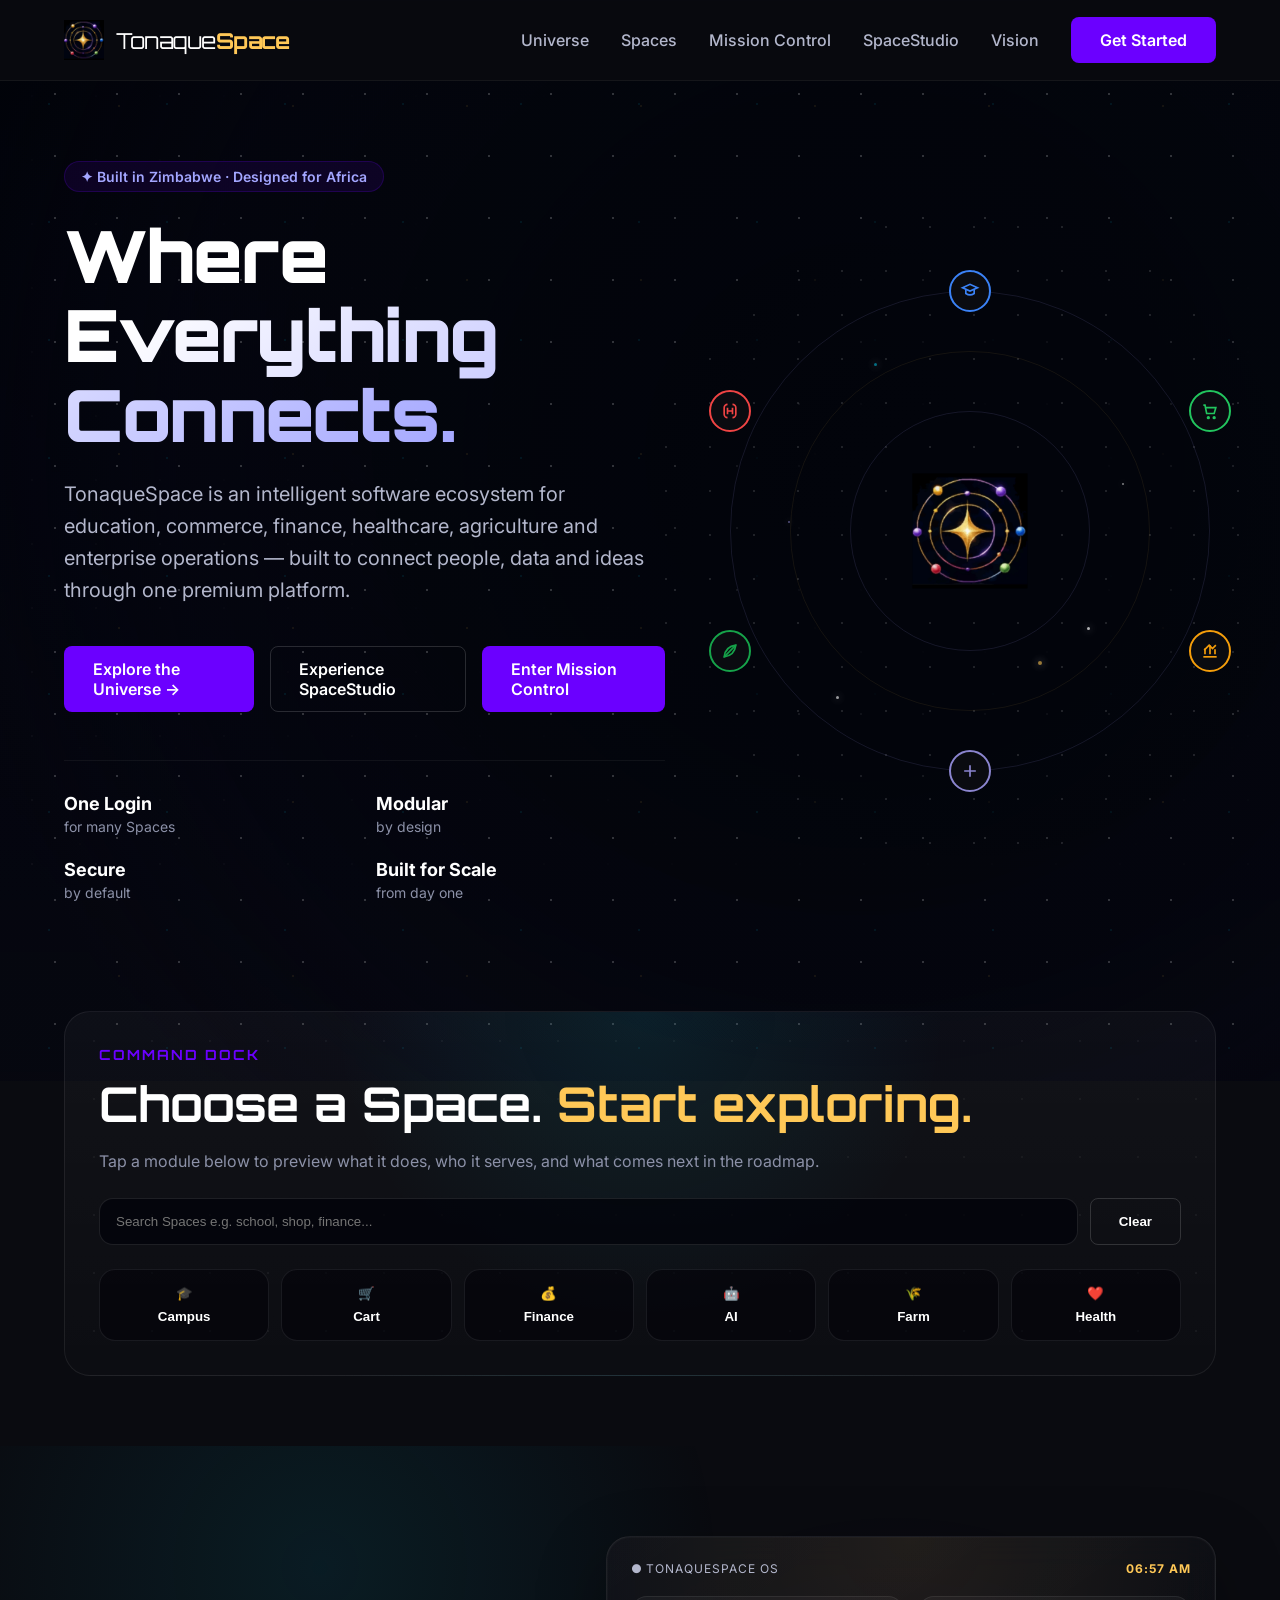
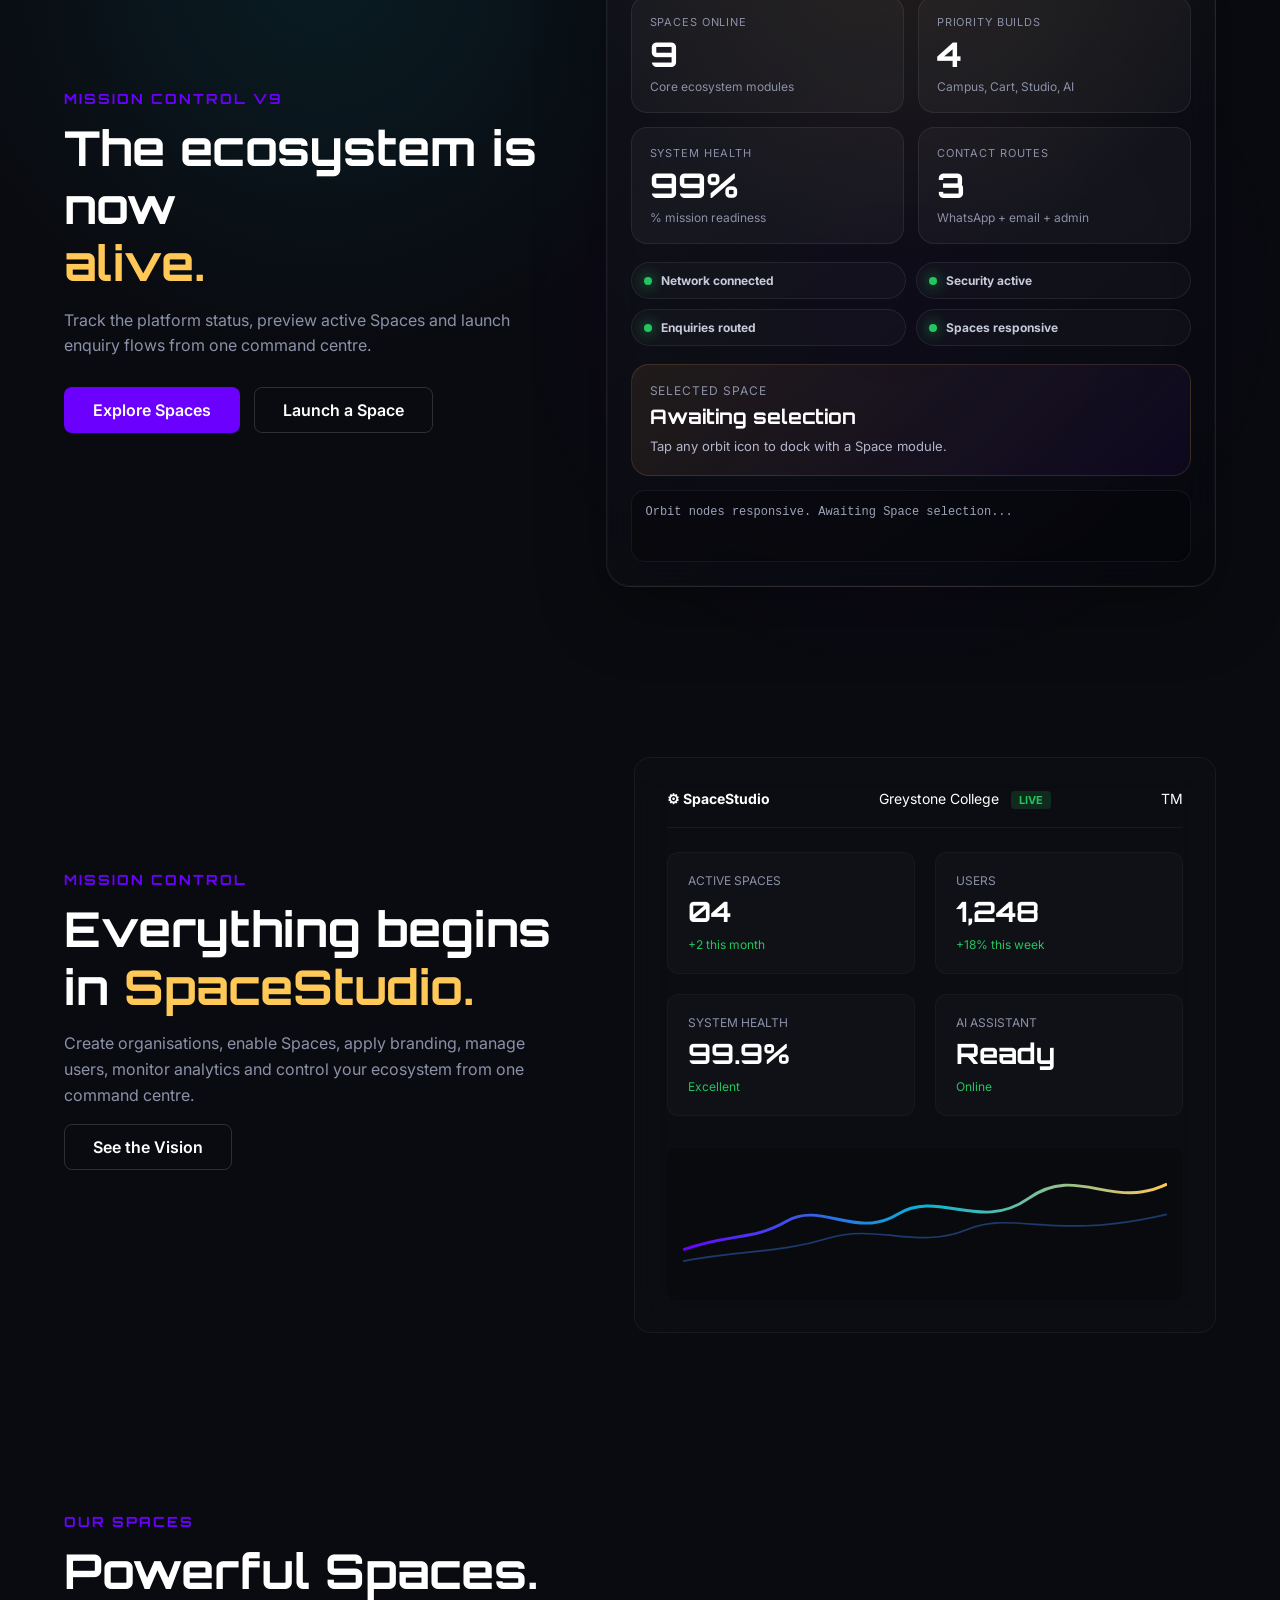
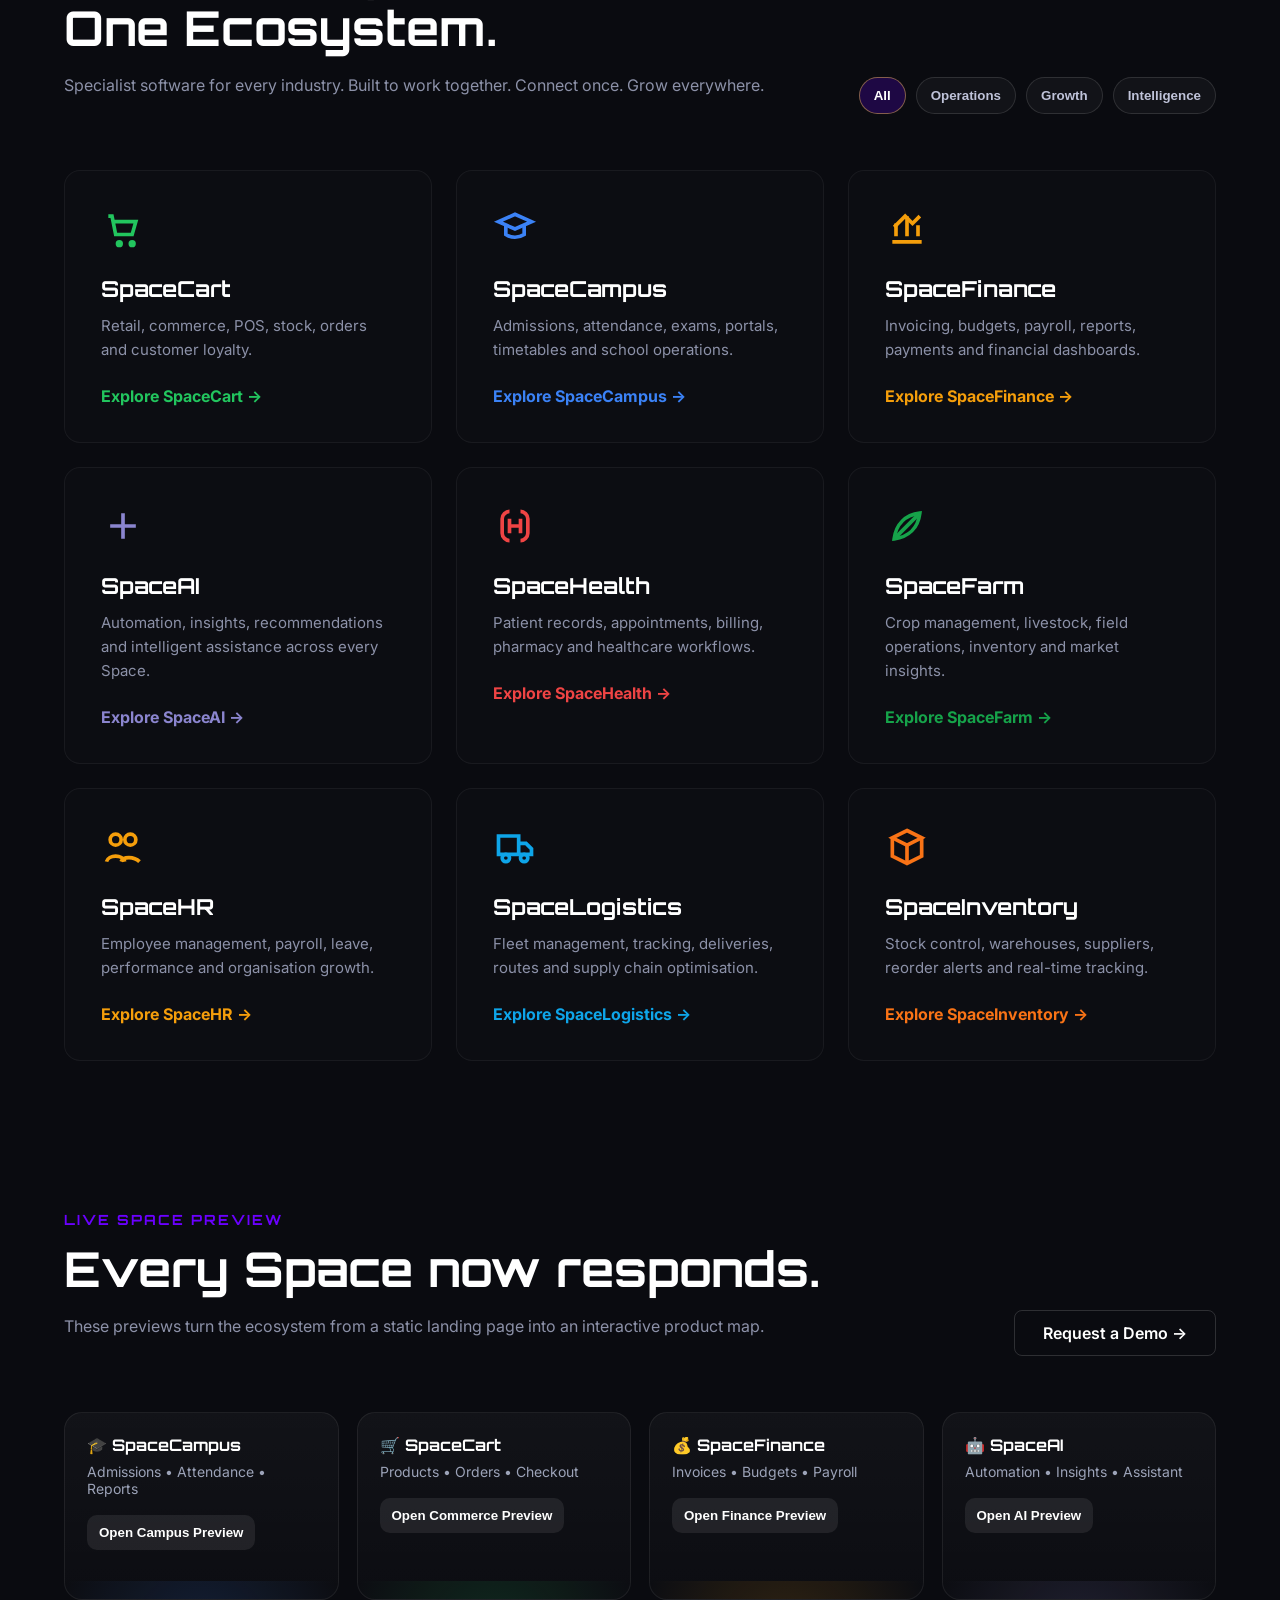
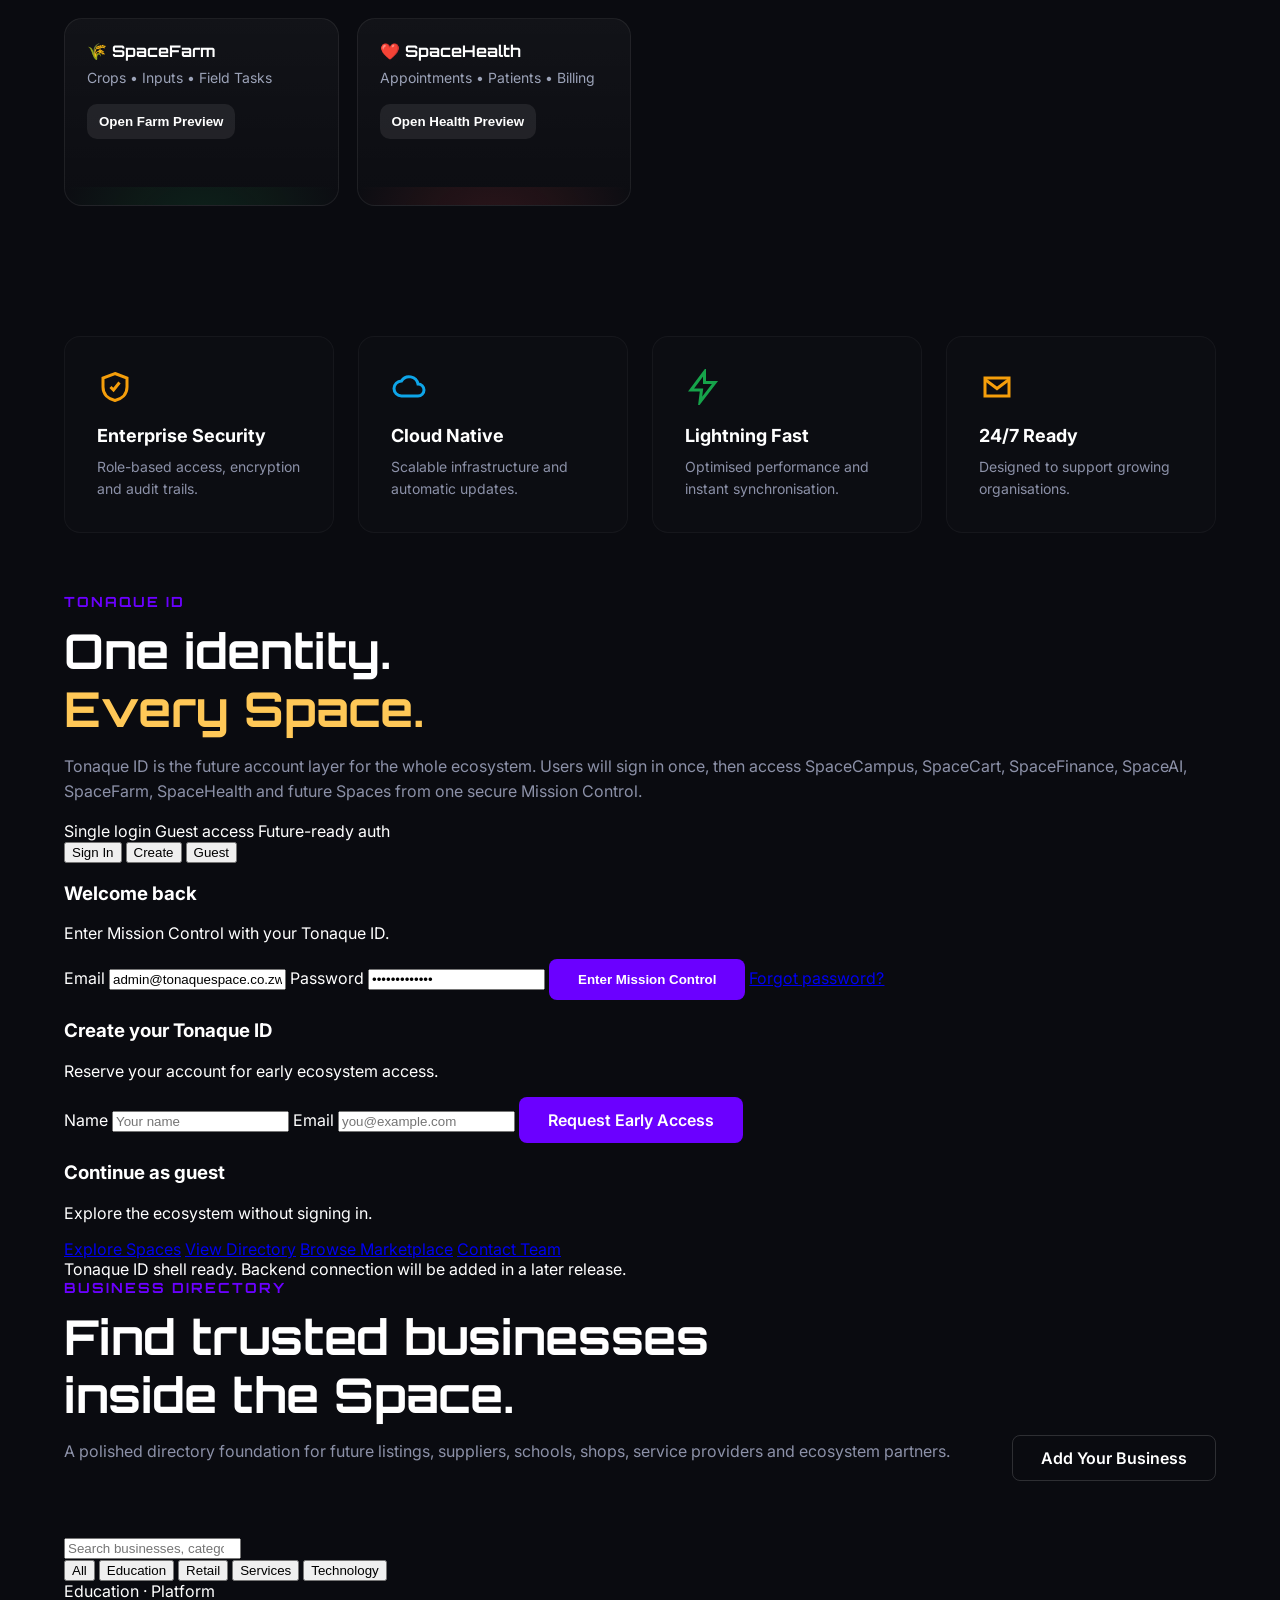
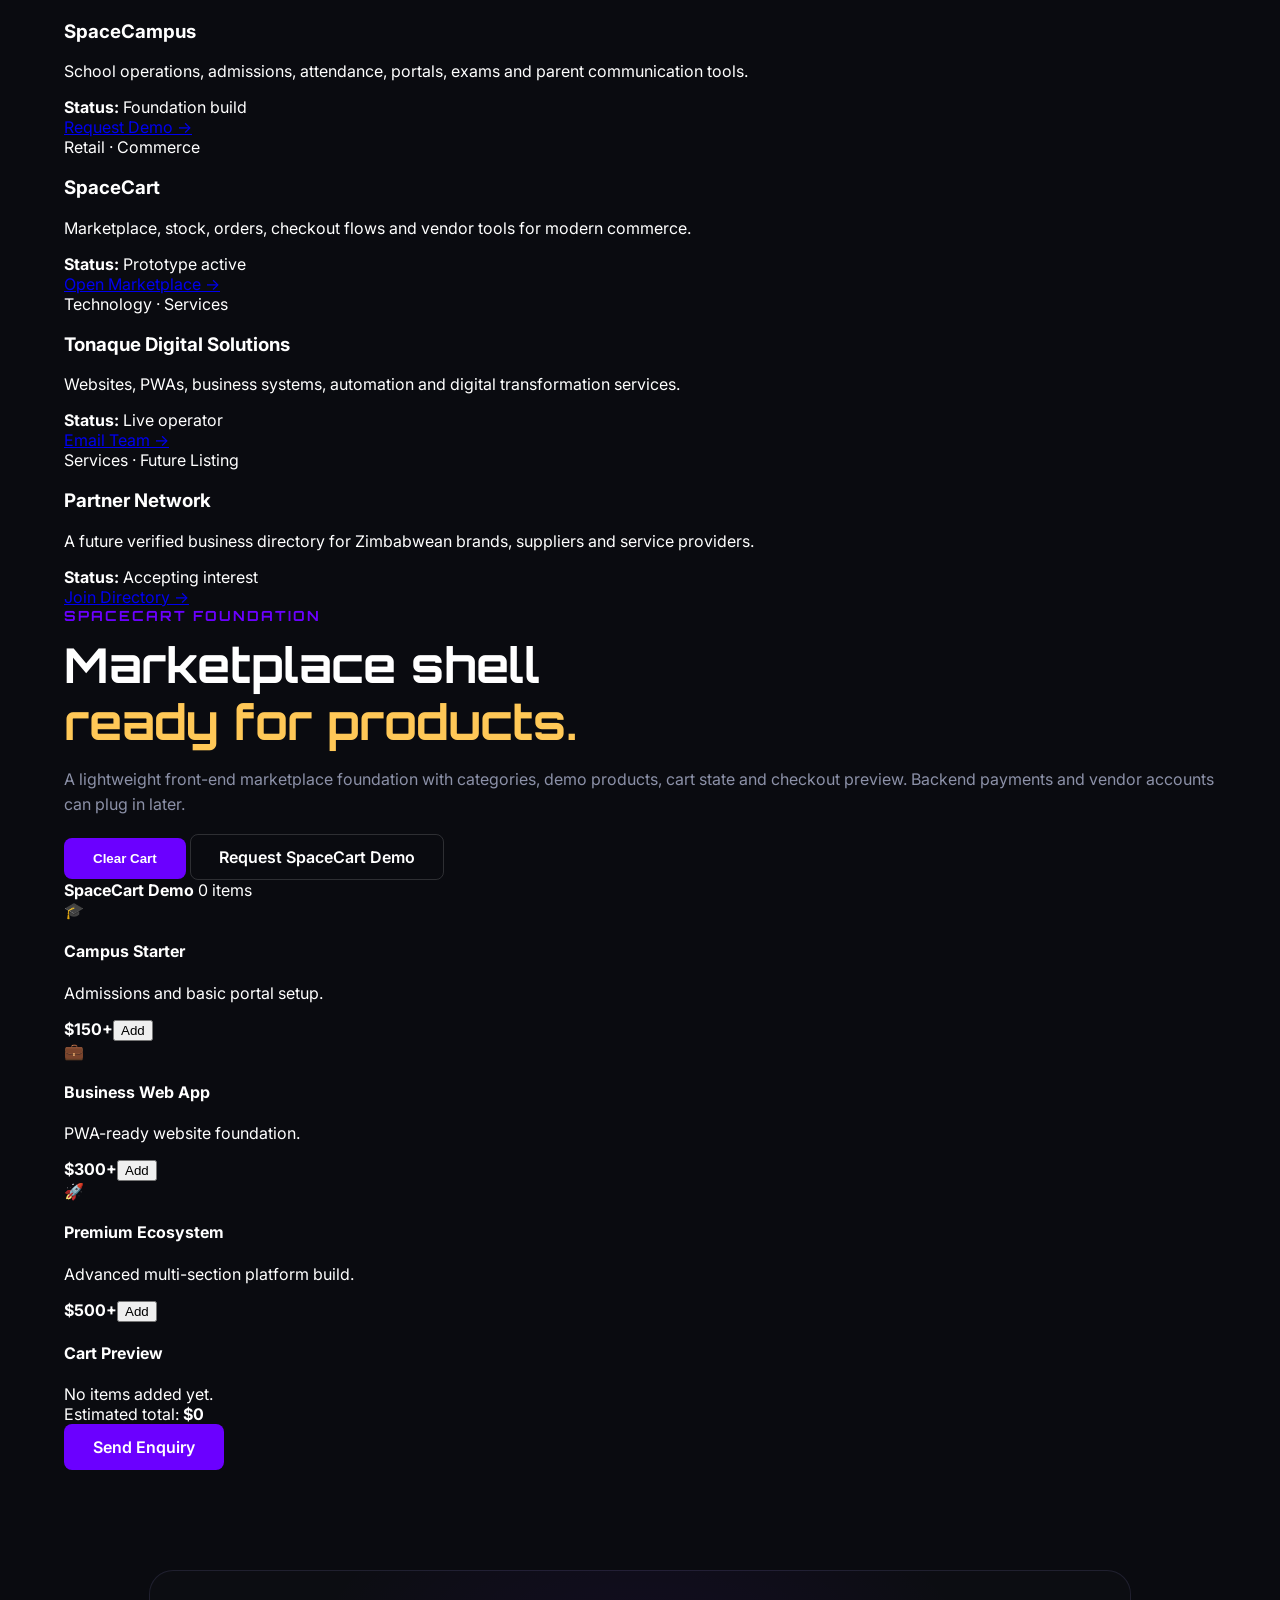
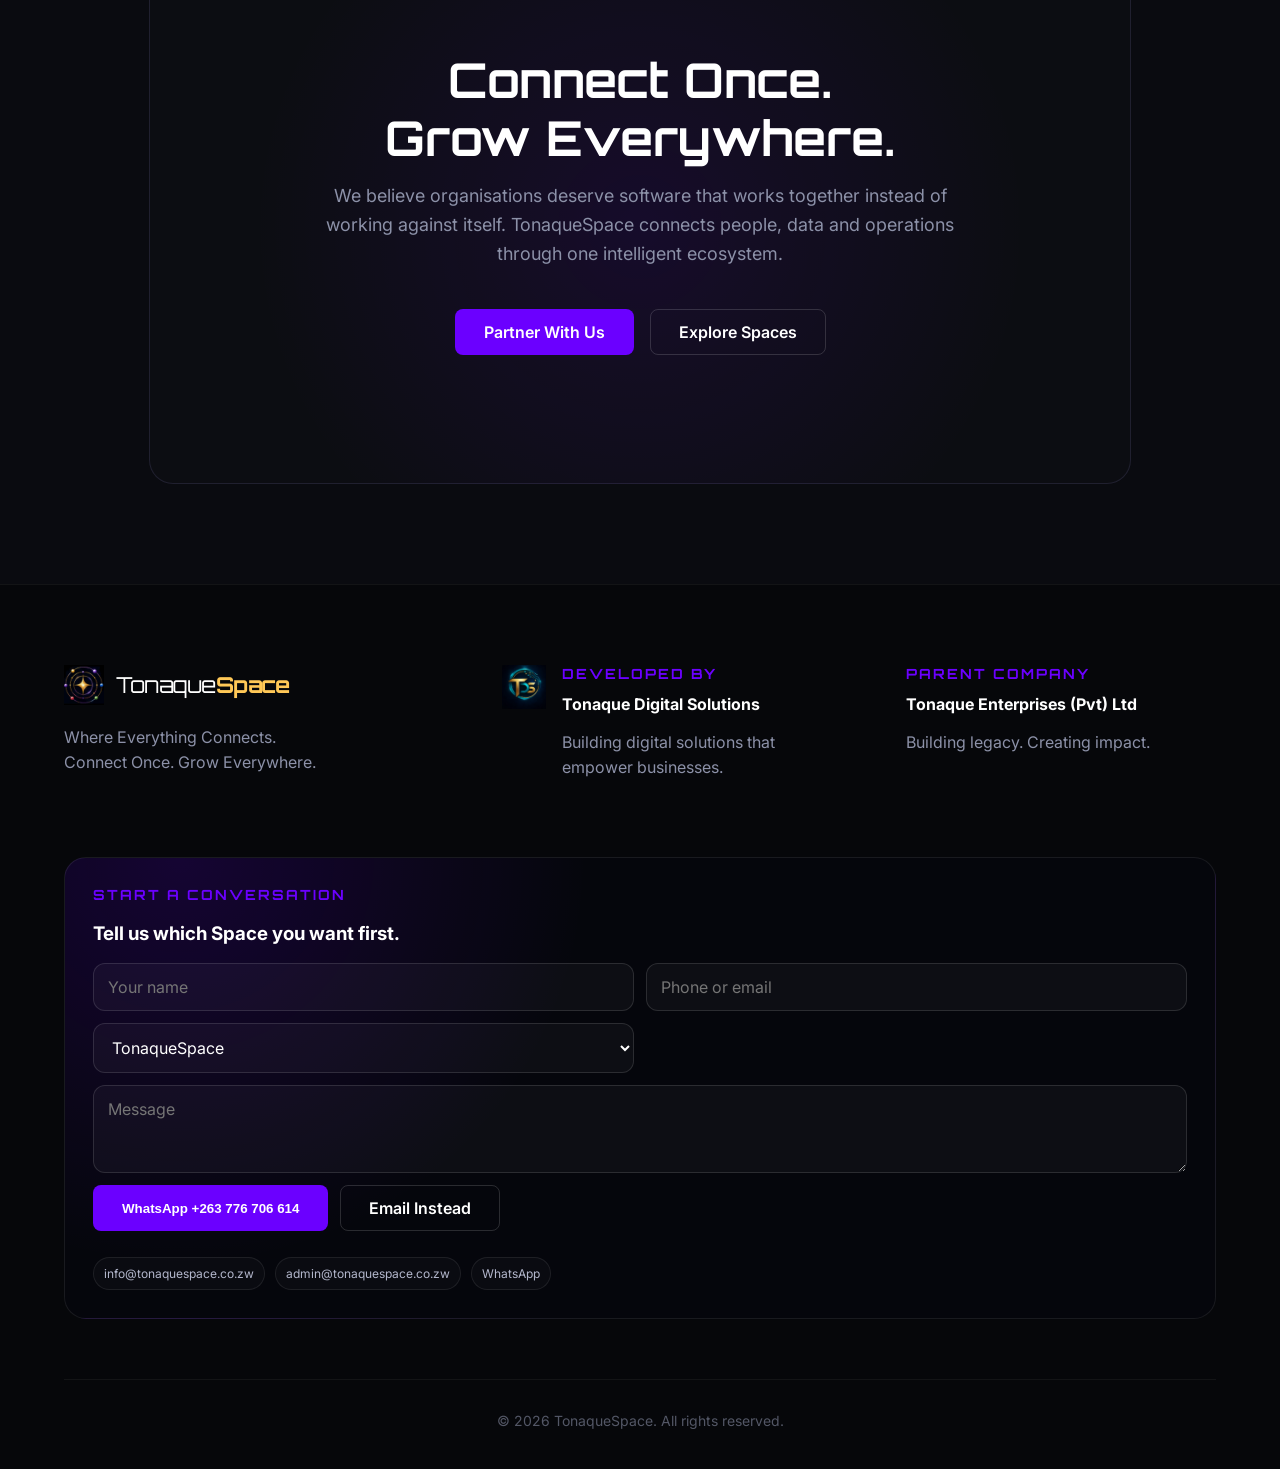
==== commit edc006e2: "Add files via upload" ====
--- a/index.html
+++ b/index.html
@@ -3,7 +3,7 @@
 <head>
   <meta charset="utf-8">
   <meta name="viewport" content="width=device-width, initial-scale=1">
-  <title>TonaqueSpace — Mission Control Ecosystem</title>
+  <title>TonaqueSpace — Mission Control Ecosystem OS</title>
   <meta name="description" content="TonaqueSpace is an intelligent software ecosystem for education, commerce, finance, healthcare, agriculture and enterprise operations.">
   <meta name="keywords" content="TonaqueSpace, SpaceCampus, SpaceCart, SpaceFinance, SpaceStudio, Zimbabwe software ecosystem, Tonaque Digital Solutions, business software Zimbabwe">
   <meta name="author" content="Tonaque Enterprises Pvt Ltd">
@@ -87,6 +87,7 @@
         <div class="actions">
           <a class="btn" href="#universe">Explore the Universe →</a>
           <a class="btn ghost" href="#studio">Experience SpaceStudio</a>
+          <a class="btn soft" href="#tonaque-id">Enter Mission Control</a>
         </div>
         <div class="proof">
           <div>One Login<small>for many Spaces</small></div>
@@ -387,6 +388,159 @@
           <div class="icon" style="--accent: var(--space-finance)"><svg viewBox="0 0 24 24" fill="none" stroke="currentColor" stroke-width="2"><path d="M4 6h16v12H4z"/><path d="m4 7 8 6 8-6"/></svg></div>
           <h3>24/7 Ready</h3>
           <p class="muted">Designed to support growing organisations.</p>
+        </div>
+      </div>
+    </section>
+
+
+
+    <!-- Tonaque ID / Account Foundation -->
+    <section id="tonaque-id" class="identity-section">
+      <div class="wrap identity-grid">
+        <div class="identity-copy">
+          <div class="eyebrow">Tonaque ID</div>
+          <h2 class="section-title">One identity.<br><span class="gold-text">Every Space.</span></h2>
+          <p class="muted">Tonaque ID is the future account layer for the whole ecosystem. Users will sign in once, then access SpaceCampus, SpaceCart, SpaceFinance, SpaceAI, SpaceFarm, SpaceHealth and future Spaces from one secure Mission Control.</p>
+          <div class="identity-badges">
+            <span>Single login</span>
+            <span>Guest access</span>
+            <span>Future-ready auth</span>
+          </div>
+        </div>
+
+        <div class="identity-console" aria-label="Tonaque ID demo interface">
+          <div class="id-tabs" role="tablist">
+            <button class="id-tab active" data-id-tab="signin">Sign In</button>
+            <button class="id-tab" data-id-tab="create">Create</button>
+            <button class="id-tab" data-id-tab="guest">Guest</button>
+          </div>
+
+          <div class="id-panel active" data-id-panel="signin">
+            <h3>Welcome back</h3>
+            <p>Enter Mission Control with your Tonaque ID.</p>
+            <label>Email</label>
+            <input type="email" value="admin@tonaquespace.co.zw" aria-label="Sign in email">
+            <label>Password</label>
+            <input type="password" value="tonaque-space" aria-label="Sign in password">
+            <button class="btn id-demo-btn" data-dashboard-message="Welcome back. Mission Control unlocked.">Enter Mission Control</button>
+            <a href="mailto:admin@tonaquespace.co.zw?subject=TonaqueSpace%20Password%20Help">Forgot password?</a>
+          </div>
+
+          <div class="id-panel" data-id-panel="create">
+            <h3>Create your Tonaque ID</h3>
+            <p>Reserve your account for early ecosystem access.</p>
+            <label>Name</label>
+            <input type="text" placeholder="Your name">
+            <label>Email</label>
+            <input type="email" placeholder="you@example.com">
+            <a class="btn" href="mailto:info@tonaquespace.co.zw?subject=Create%20Tonaque%20ID&body=Hello%20TonaqueSpace%2C%20I%20would%20like%20to%20create%20a%20Tonaque%20ID.">Request Early Access</a>
+          </div>
+
+          <div class="id-panel" data-id-panel="guest">
+            <h3>Continue as guest</h3>
+            <p>Explore the ecosystem without signing in.</p>
+            <div class="guest-grid">
+              <a href="#spaces">Explore Spaces</a>
+              <a href="#directory">View Directory</a>
+              <a href="#marketplace">Browse Marketplace</a>
+              <a href="#contact">Contact Team</a>
+            </div>
+          </div>
+          <div id="idStatus" class="id-status">Tonaque ID shell ready. Backend connection will be added in a later release.</div>
+        </div>
+      </div>
+    </section>
+
+    <!-- Business Directory Foundation -->
+    <section id="directory" class="directory-section">
+      <div class="wrap">
+        <div class="spaces-head">
+          <div>
+            <div class="eyebrow">Business Directory</div>
+            <h2 class="section-title">Find trusted businesses<br>inside the Space.</h2>
+            <p class="muted">A polished directory foundation for future listings, suppliers, schools, shops, service providers and ecosystem partners.</p>
+          </div>
+          <a class="btn ghost" href="mailto:info@tonaquespace.co.zw?subject=List%20my%20business%20on%20TonaqueSpace">Add Your Business</a>
+        </div>
+
+        <div class="directory-toolbar">
+          <input id="businessSearch" type="search" placeholder="Search businesses, categories or services..." aria-label="Search business directory">
+          <div class="directory-filters" aria-label="Business category filters">
+            <button class="business-filter active" data-business-filter="all">All</button>
+            <button class="business-filter" data-business-filter="education">Education</button>
+            <button class="business-filter" data-business-filter="retail">Retail</button>
+            <button class="business-filter" data-business-filter="services">Services</button>
+            <button class="business-filter" data-business-filter="technology">Technology</button>
+          </div>
+        </div>
+
+        <div class="business-grid">
+          <article class="business-card" data-business-category="education technology">
+            <span>Education · Platform</span>
+            <h3>SpaceCampus</h3>
+            <p>School operations, admissions, attendance, portals, exams and parent communication tools.</p>
+            <div><b>Status:</b> Foundation build</div>
+            <a href="https://wa.me/263776706614?text=Hello%20TonaqueSpace%2C%20I%20want%20to%20discuss%20SpaceCampus." target="_blank" rel="noopener">Request Demo →</a>
+          </article>
+          <article class="business-card" data-business-category="retail technology">
+            <span>Retail · Commerce</span>
+            <h3>SpaceCart</h3>
+            <p>Marketplace, stock, orders, checkout flows and vendor tools for modern commerce.</p>
+            <div><b>Status:</b> Prototype active</div>
+            <a href="#marketplace">Open Marketplace →</a>
+          </article>
+          <article class="business-card" data-business-category="services technology">
+            <span>Technology · Services</span>
+            <h3>Tonaque Digital Solutions</h3>
+            <p>Websites, PWAs, business systems, automation and digital transformation services.</p>
+            <div><b>Status:</b> Live operator</div>
+            <a href="mailto:info@tonaquespace.co.zw?subject=Tonaque%20Digital%20Solutions%20Enquiry">Email Team →</a>
+          </article>
+          <article class="business-card" data-business-category="services retail">
+            <span>Services · Future Listing</span>
+            <h3>Partner Network</h3>
+            <p>A future verified business directory for Zimbabwean brands, suppliers and service providers.</p>
+            <div><b>Status:</b> Accepting interest</div>
+            <a href="mailto:info@tonaquespace.co.zw?subject=Business%20Directory%20Listing">Join Directory →</a>
+          </article>
+        </div>
+      </div>
+    </section>
+
+    <!-- Marketplace Foundation -->
+    <section id="marketplace" class="marketplace-section">
+      <div class="wrap marketplace-grid">
+        <div class="market-copy">
+          <div class="eyebrow">SpaceCart Foundation</div>
+          <h2 class="section-title">Marketplace shell<br><span class="gold-text">ready for products.</span></h2>
+          <p class="muted">A lightweight front-end marketplace foundation with categories, demo products, cart state and checkout preview. Backend payments and vendor accounts can plug in later.</p>
+          <div class="market-actions">
+            <button class="btn" id="clearCart">Clear Cart</button>
+            <a class="btn ghost" href="https://wa.me/263776706614?text=Hello%20TonaqueSpace%2C%20I%20want%20a%20SpaceCart%20demo." target="_blank" rel="noopener">Request SpaceCart Demo</a>
+          </div>
+        </div>
+        <div class="market-panel">
+          <div class="market-head">
+            <strong>SpaceCart Demo</strong>
+            <span id="cartCount">0 items</span>
+          </div>
+          <div class="product-grid-mini">
+            <article class="product-mini" data-product="Campus Starter" data-price="150">
+              <div>🎓</div><h4>Campus Starter</h4><p>Admissions and basic portal setup.</p><strong>$150+</strong><button class="add-market-item">Add</button>
+            </article>
+            <article class="product-mini" data-product="Business Web App" data-price="300">
+              <div>💼</div><h4>Business Web App</h4><p>PWA-ready website foundation.</p><strong>$300+</strong><button class="add-market-item">Add</button>
+            </article>
+            <article class="product-mini" data-product="Premium Ecosystem" data-price="500">
+              <div>🚀</div><h4>Premium Ecosystem</h4><p>Advanced multi-section platform build.</p><strong>$500+</strong><button class="add-market-item">Add</button>
+            </article>
+          </div>
+          <div class="cart-preview">
+            <h4>Cart Preview</h4>
+            <div id="cartItems">No items added yet.</div>
+            <div class="cart-total">Estimated total: <b id="cartTotal">$0</b></div>
+            <a id="cartWhatsApp" class="btn" href="https://wa.me/263776706614?text=Hello%20TonaqueSpace%2C%20I%20want%20to%20discuss%20SpaceCart." target="_blank" rel="noopener">Send Enquiry</a>
+          </div>
         </div>
       </div>
     </section>
--- a/assets/css/style.css
+++ b/assets/css/style.css
@@ -1209,3 +1209,149 @@
 .space-modal-actions {
   flex-wrap: wrap;
 }
+
+
+/* ======================================================================
+   V9 MISSION CONTROL DASHBOARD
+   ====================================================================== */
+.mission-control-section {
+  padding: 90px 0 70px;
+  position: relative;
+}
+.mission-control-section::before {
+  content: "";
+  position: absolute;
+  inset: 0;
+  background:
+    radial-gradient(circle at 25% 15%, rgba(6,182,212,.10), transparent 34%),
+    radial-gradient(circle at 70% 55%, rgba(107,0,255,.12), transparent 38%);
+  pointer-events: none;
+}
+.mission-control-shell {
+  position: relative;
+  display: grid;
+  grid-template-columns: .9fr 1.1fr;
+  gap: 42px;
+  align-items: center;
+}
+.mission-copy .section-title { white-space: pre-line; }
+.mission-actions { display: flex; gap: 14px; flex-wrap: wrap; margin-top: 28px; }
+.mission-console {
+  position: relative;
+  overflow: hidden;
+  border: 1px solid rgba(255,255,255,.08);
+  border-radius: 24px;
+  padding: 24px;
+  background:
+    linear-gradient(145deg, rgba(255,255,255,.055), rgba(255,255,255,.015)),
+    radial-gradient(circle at 50% 0%, rgba(255,200,87,.08), transparent 45%),
+    rgba(2,3,10,.78);
+  box-shadow: 0 24px 70px rgba(0,0,0,.32), inset 0 0 0 1px rgba(255,255,255,.025);
+  backdrop-filter: blur(18px);
+}
+.mission-console::after {
+  content: "";
+  position: absolute;
+  inset: 0;
+  background-image: linear-gradient(rgba(255,255,255,.04) 1px, transparent 1px), linear-gradient(90deg, rgba(255,255,255,.035) 1px, transparent 1px);
+  background-size: 34px 34px;
+  opacity: .09;
+  pointer-events: none;
+}
+.console-topbar {
+  position: relative;
+  z-index: 1;
+  display: flex;
+  justify-content: space-between;
+  align-items: center;
+  color: #b3b7cc;
+  font-size: 12px;
+  letter-spacing: .08em;
+  text-transform: uppercase;
+  margin-bottom: 20px;
+}
+.console-topbar b { color: var(--cosmic-gold); }
+.mission-stat-grid {
+  position: relative;
+  z-index: 1;
+  display: grid;
+  grid-template-columns: repeat(2, 1fr);
+  gap: 14px;
+  margin-bottom: 18px;
+}
+.mission-stat {
+  border: 1px solid rgba(255,255,255,.075);
+  border-radius: 16px;
+  padding: 18px;
+  background: rgba(255,255,255,.035);
+}
+.mission-stat span { display: block; color: #8c91a8; font-size: 11px; text-transform: uppercase; letter-spacing: .08em; margin-bottom: 8px; }
+.mission-stat b { display: block; font-family: 'Orbitron', sans-serif; font-size: 34px; line-height: 1; color: #fff; }
+.mission-stat small { display: block; color: #8c91a8; margin-top: 8px; font-size: 12px; }
+.mission-status-grid {
+  position: relative;
+  z-index: 1;
+  display: grid;
+  grid-template-columns: repeat(2, 1fr);
+  gap: 10px;
+  margin-bottom: 18px;
+}
+.status-pill {
+  display: flex;
+  align-items: center;
+  gap: 9px;
+  border: 1px solid rgba(255,255,255,.075);
+  border-radius: 999px;
+  padding: 10px 12px;
+  background: rgba(255,255,255,.025);
+  color: #c6cada;
+  font-size: 12px;
+  font-weight: 700;
+}
+.status-pill i {
+  width: 8px;
+  height: 8px;
+  border-radius: 50%;
+  background: #22c55e;
+  box-shadow: 0 0 14px #22c55e;
+  animation: missionPulse 1.8s ease-in-out infinite;
+}
+@keyframes missionPulse { 0%,100% { transform: scale(.9); opacity:.72; } 50% { transform: scale(1.25); opacity:1; } }
+.active-space-display {
+  position: relative;
+  z-index: 1;
+  border: 1px solid rgba(255,200,87,.14);
+  border-radius: 18px;
+  padding: 18px;
+  background: linear-gradient(135deg, rgba(255,200,87,.08), rgba(107,0,255,.06));
+  margin-bottom: 14px;
+}
+.active-space-display span { display: block; color: #8c91a8; font-size: 12px; text-transform: uppercase; letter-spacing: .08em; margin-bottom: 6px; }
+.active-space-display strong { display: block; font-family:'Orbitron', sans-serif; font-size: 20px; color: #fff; }
+.active-space-display p { margin: 8px 0 0; color: #b3b7cc; font-size: 13px; line-height: 1.5; }
+.mission-log {
+  position: relative;
+  z-index: 1;
+  min-height: 42px;
+  border-radius: 14px;
+  padding: 14px;
+  background: rgba(0,0,0,.22);
+  border: 1px solid rgba(255,255,255,.06);
+  color: #9ca3b8;
+  font-family: ui-monospace, SFMono-Regular, Menlo, monospace;
+  font-size: 12px;
+}
+.orbitstage.has-active-space .orbital { animation-duration: 120s; }
+.orbitstage.has-active-space .ring { border-color: rgba(255,200,87,.18); }
+.space-modal-card { box-shadow: 0 30px 90px rgba(0,0,0,.55), 0 0 70px rgba(107,0,255,.14); }
+.space-modal-roadmap div { transition: transform .2s ease, border-color .2s ease; }
+.space-modal-roadmap div:hover { transform: translateX(4px); border-color: rgba(255,200,87,.28); }
+@media (max-width: 900px) {
+  .mission-control-shell { grid-template-columns: 1fr; }
+}
+@media (max-width: 640px) {
+  .mission-control-section { padding: 56px 0; }
+  .mission-console { padding: 18px; border-radius: 20px; }
+  .mission-stat-grid, .mission-status-grid { grid-template-columns: 1fr; }
+  .mission-stat b { font-size: 30px; }
+}
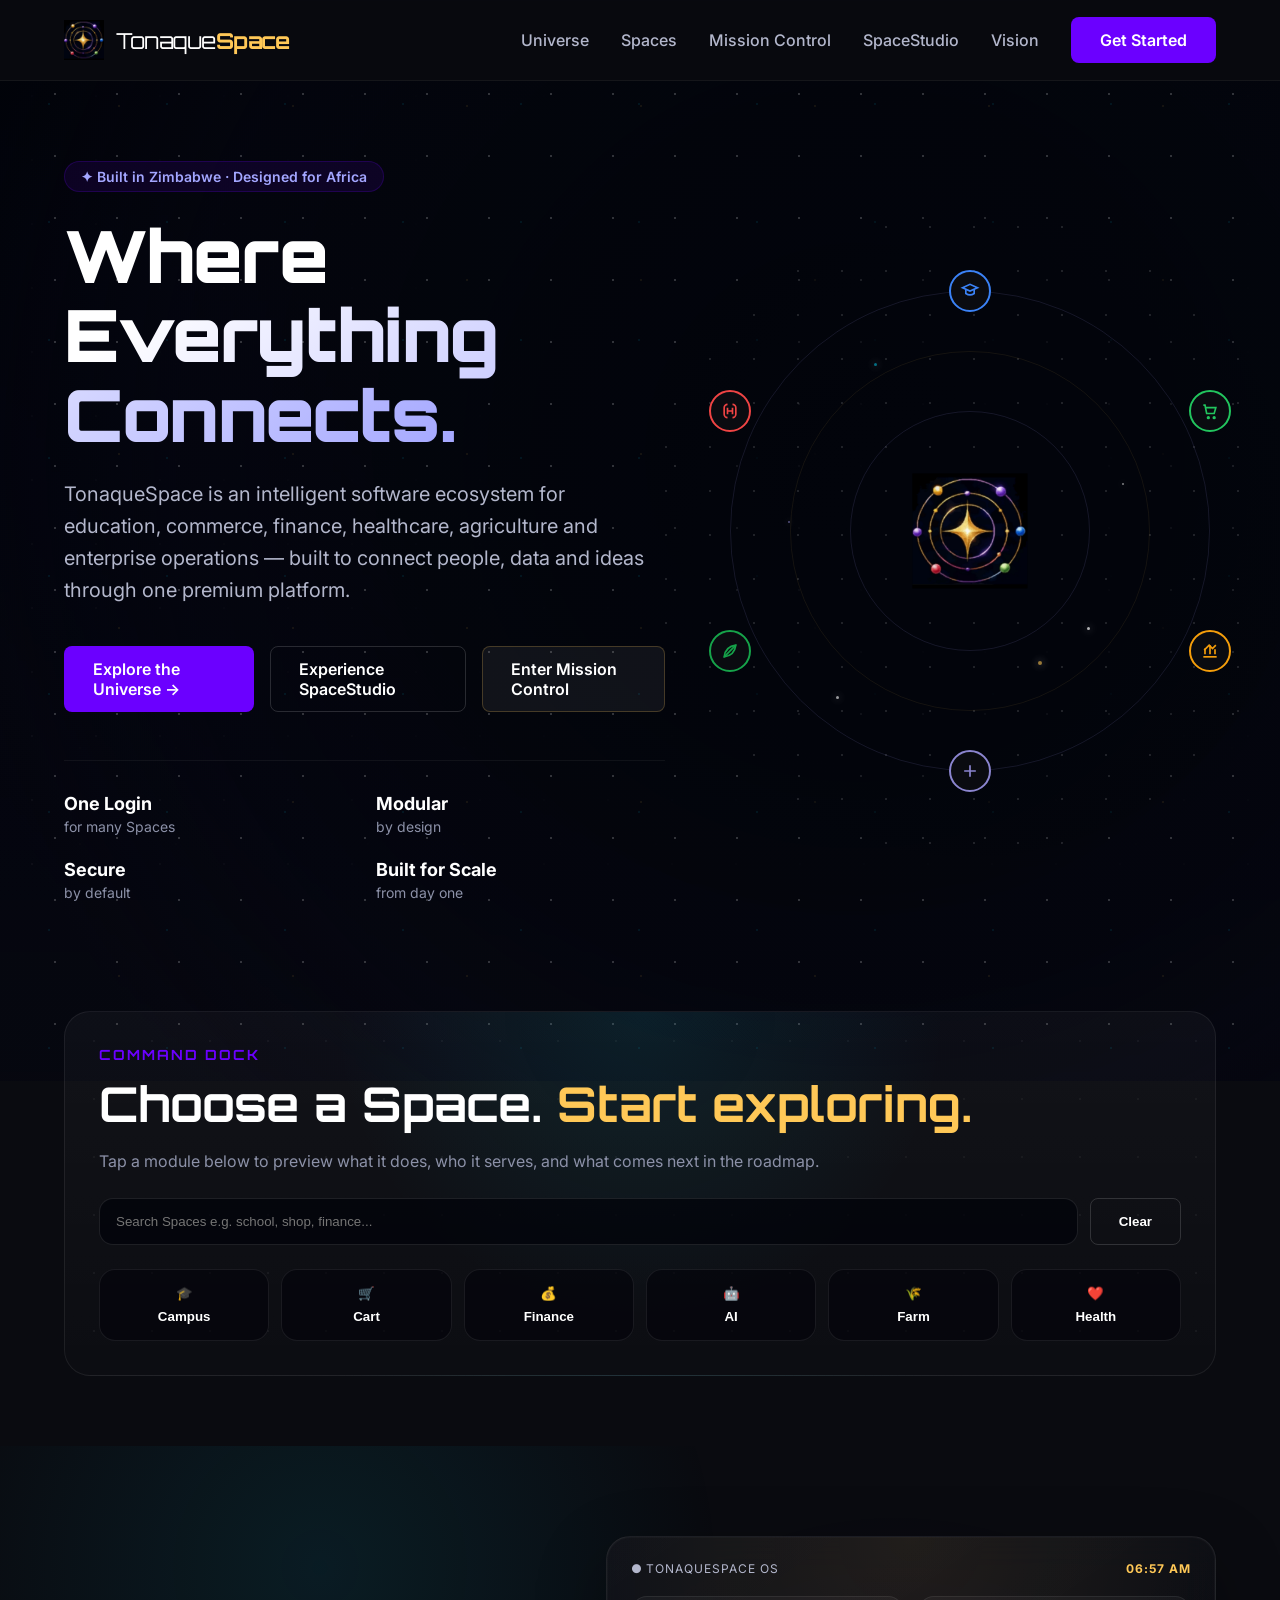
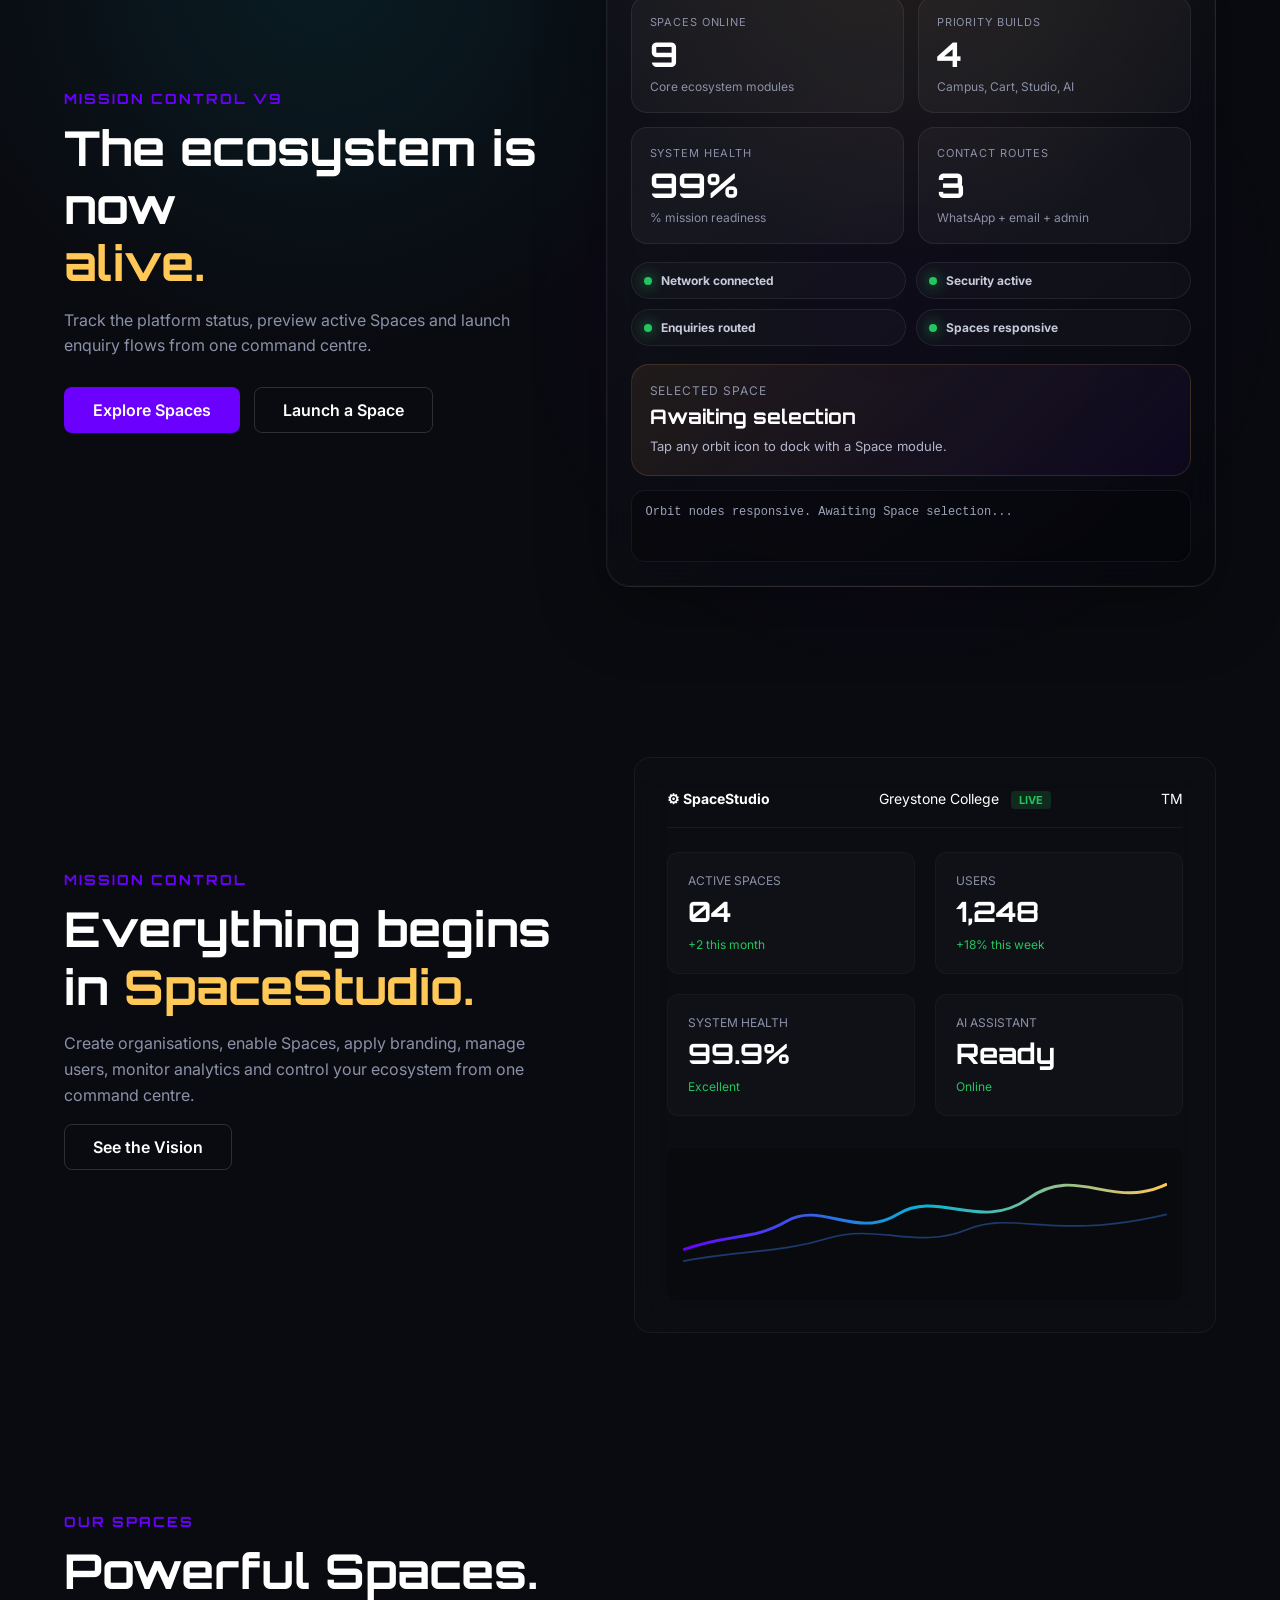
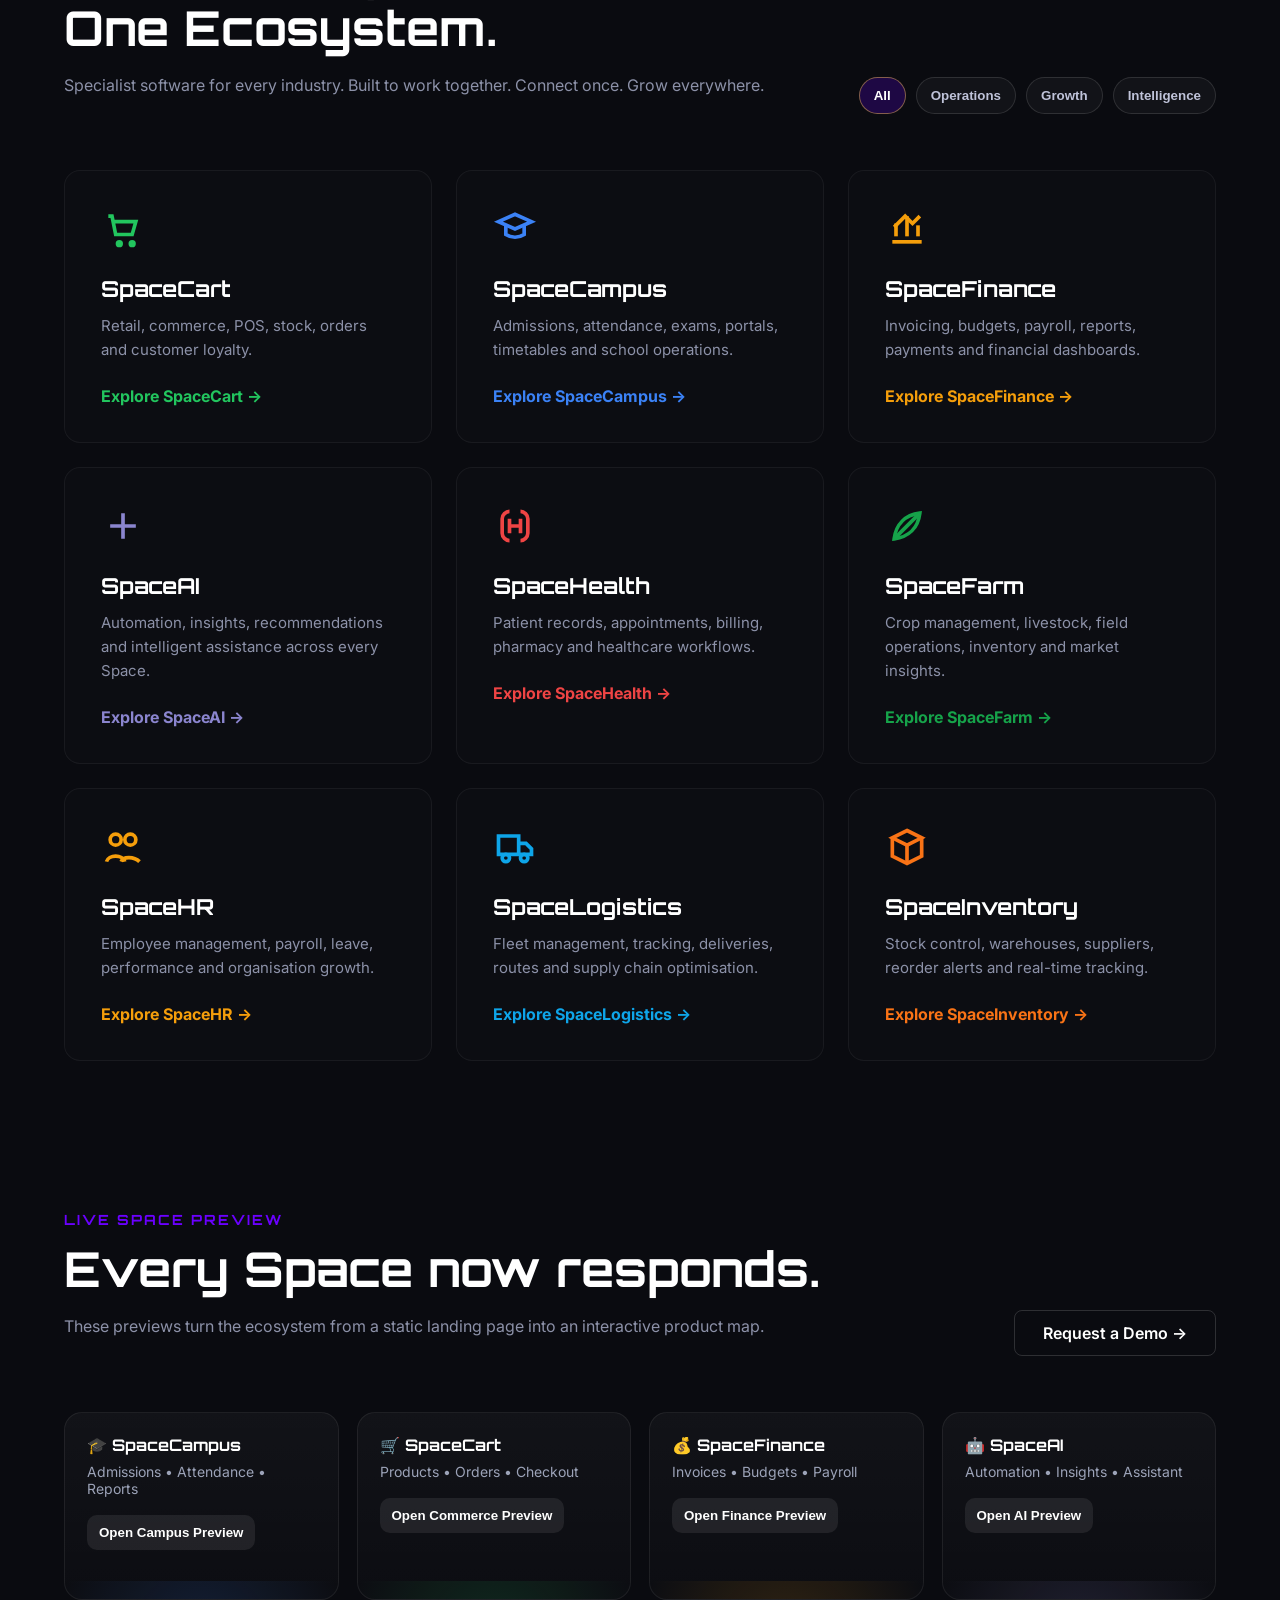
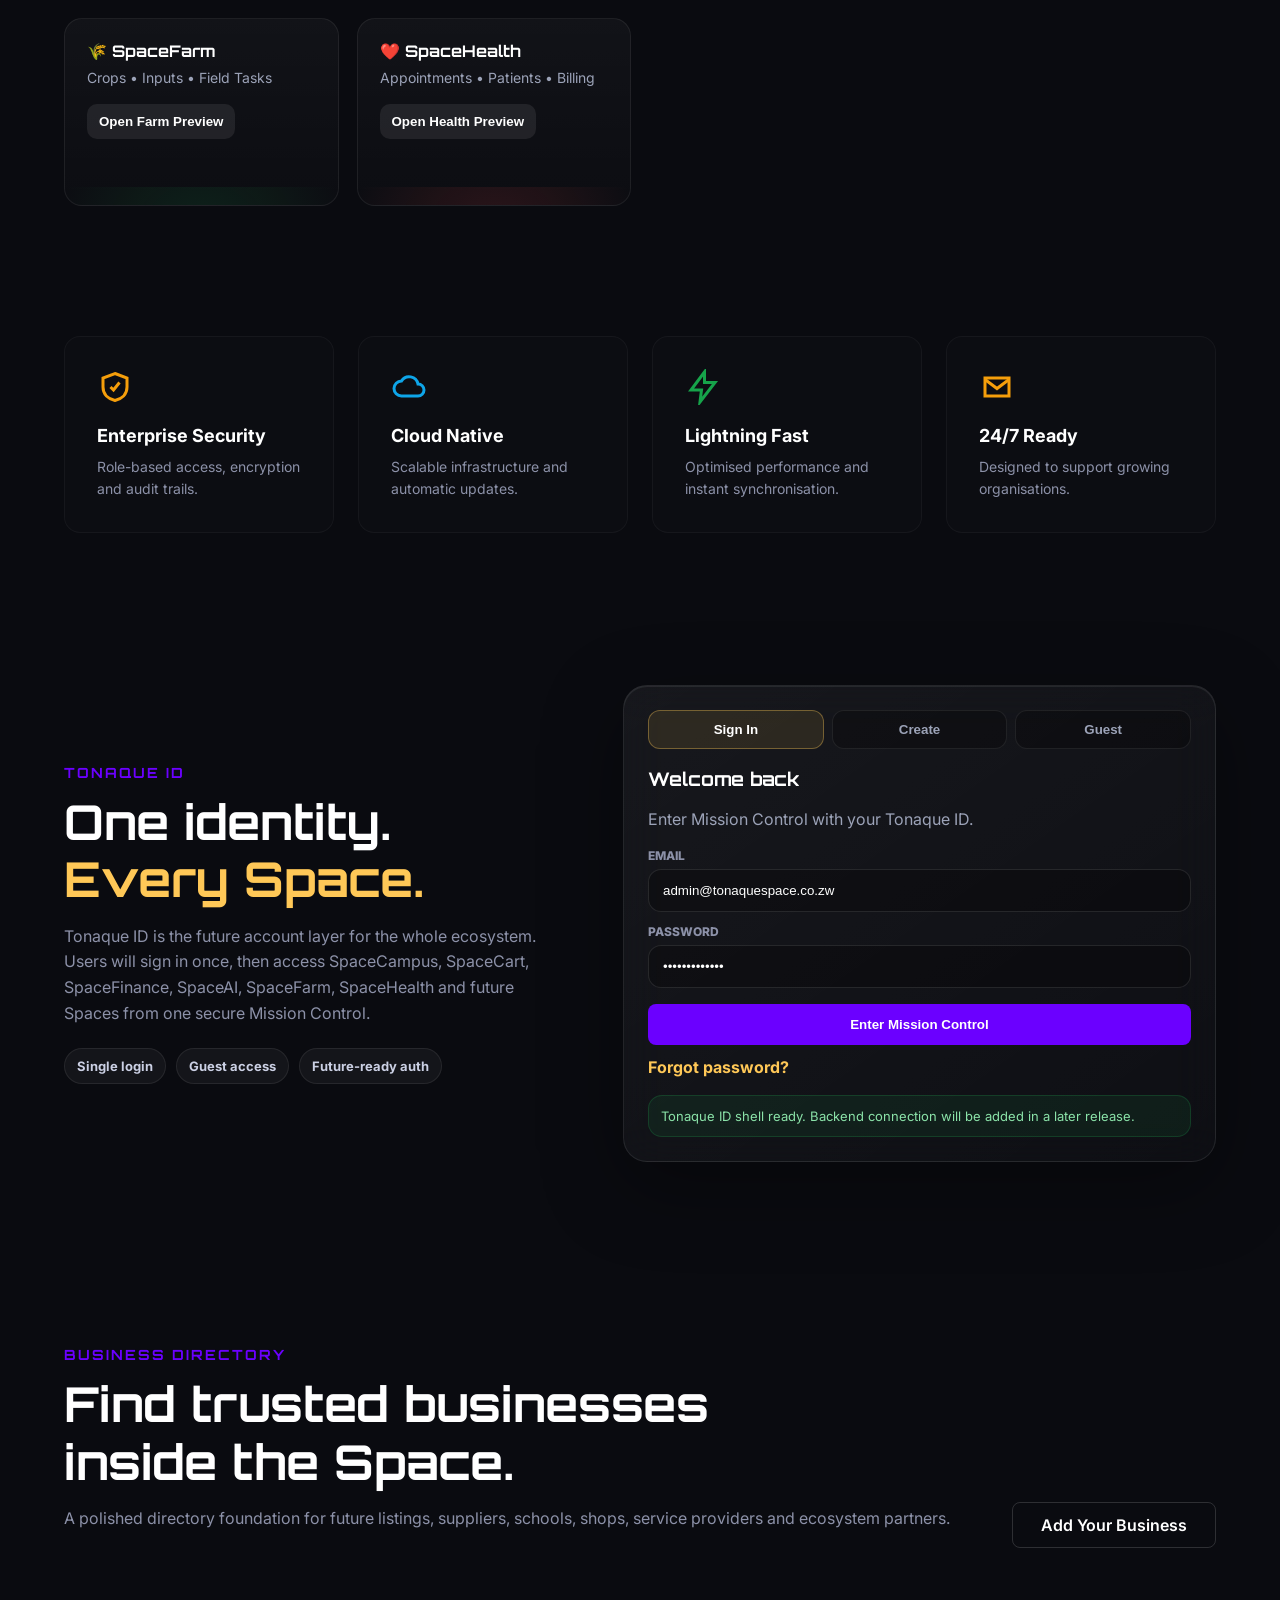
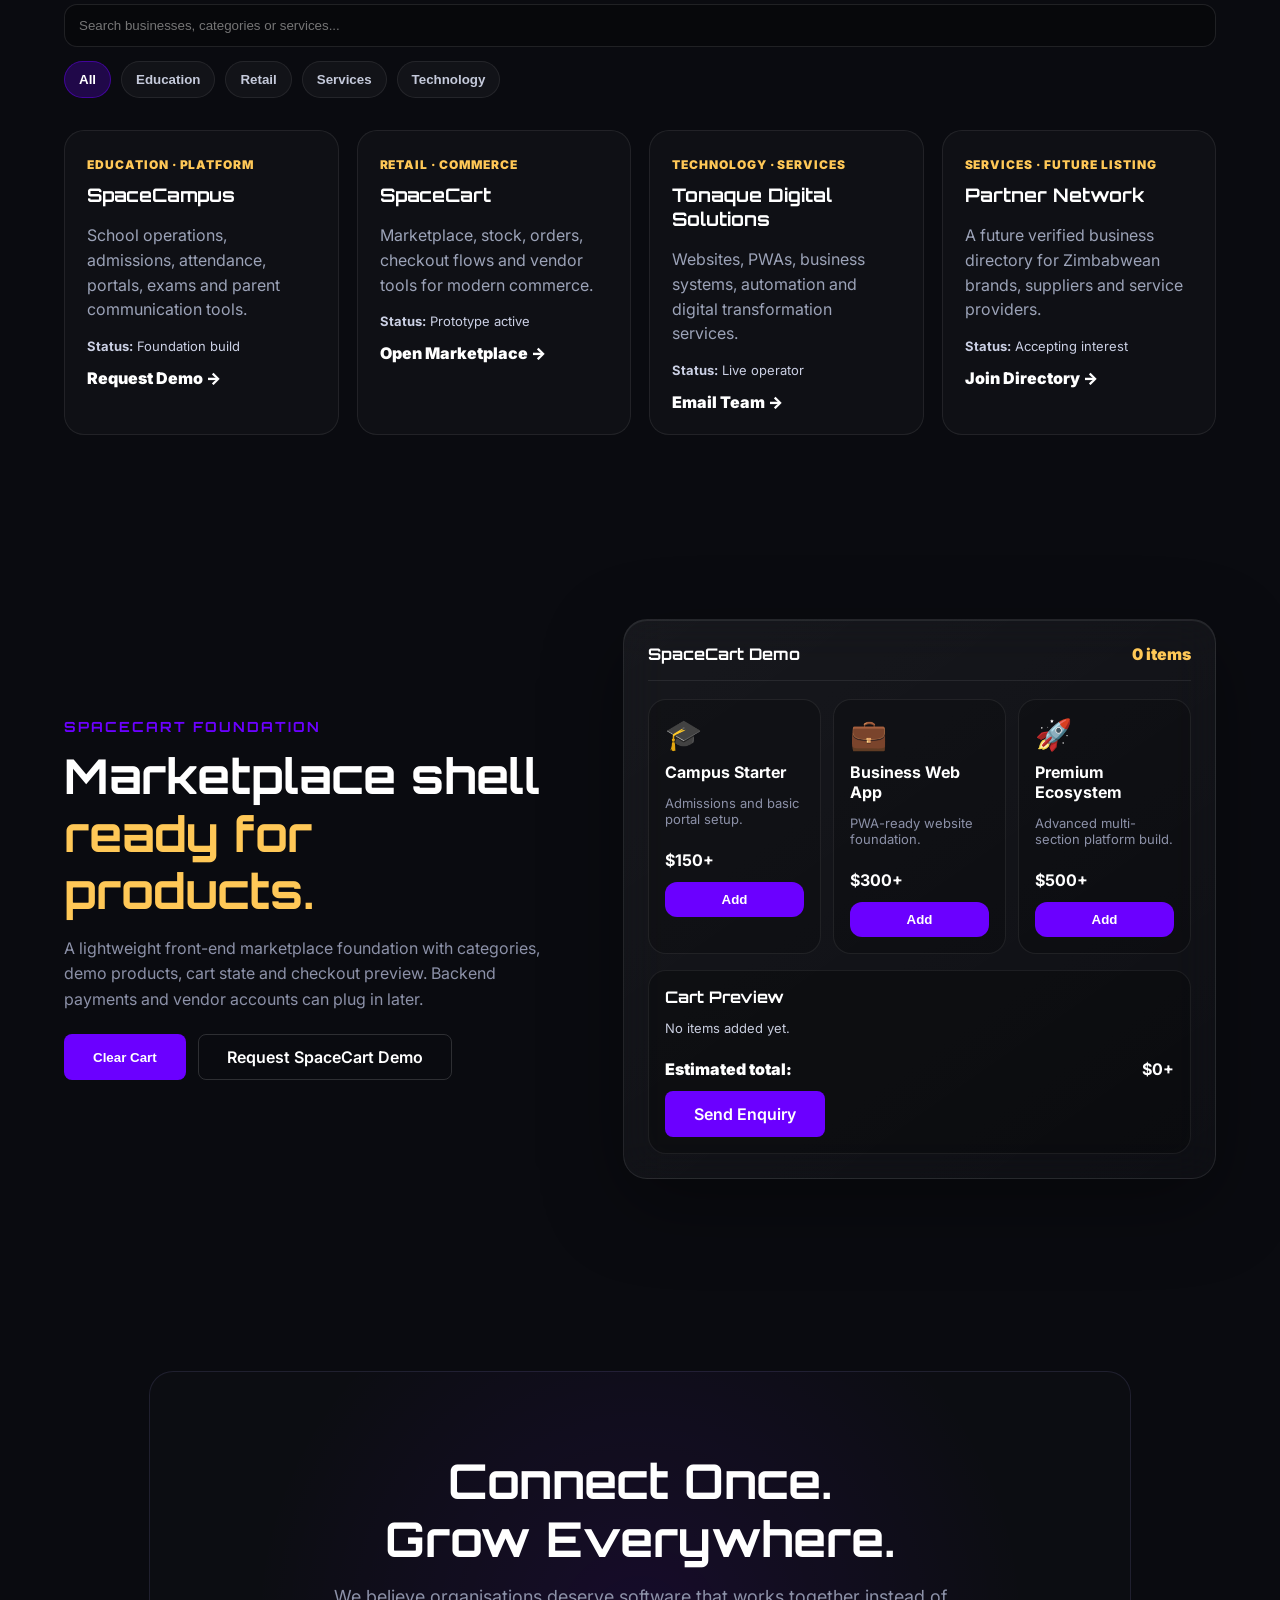
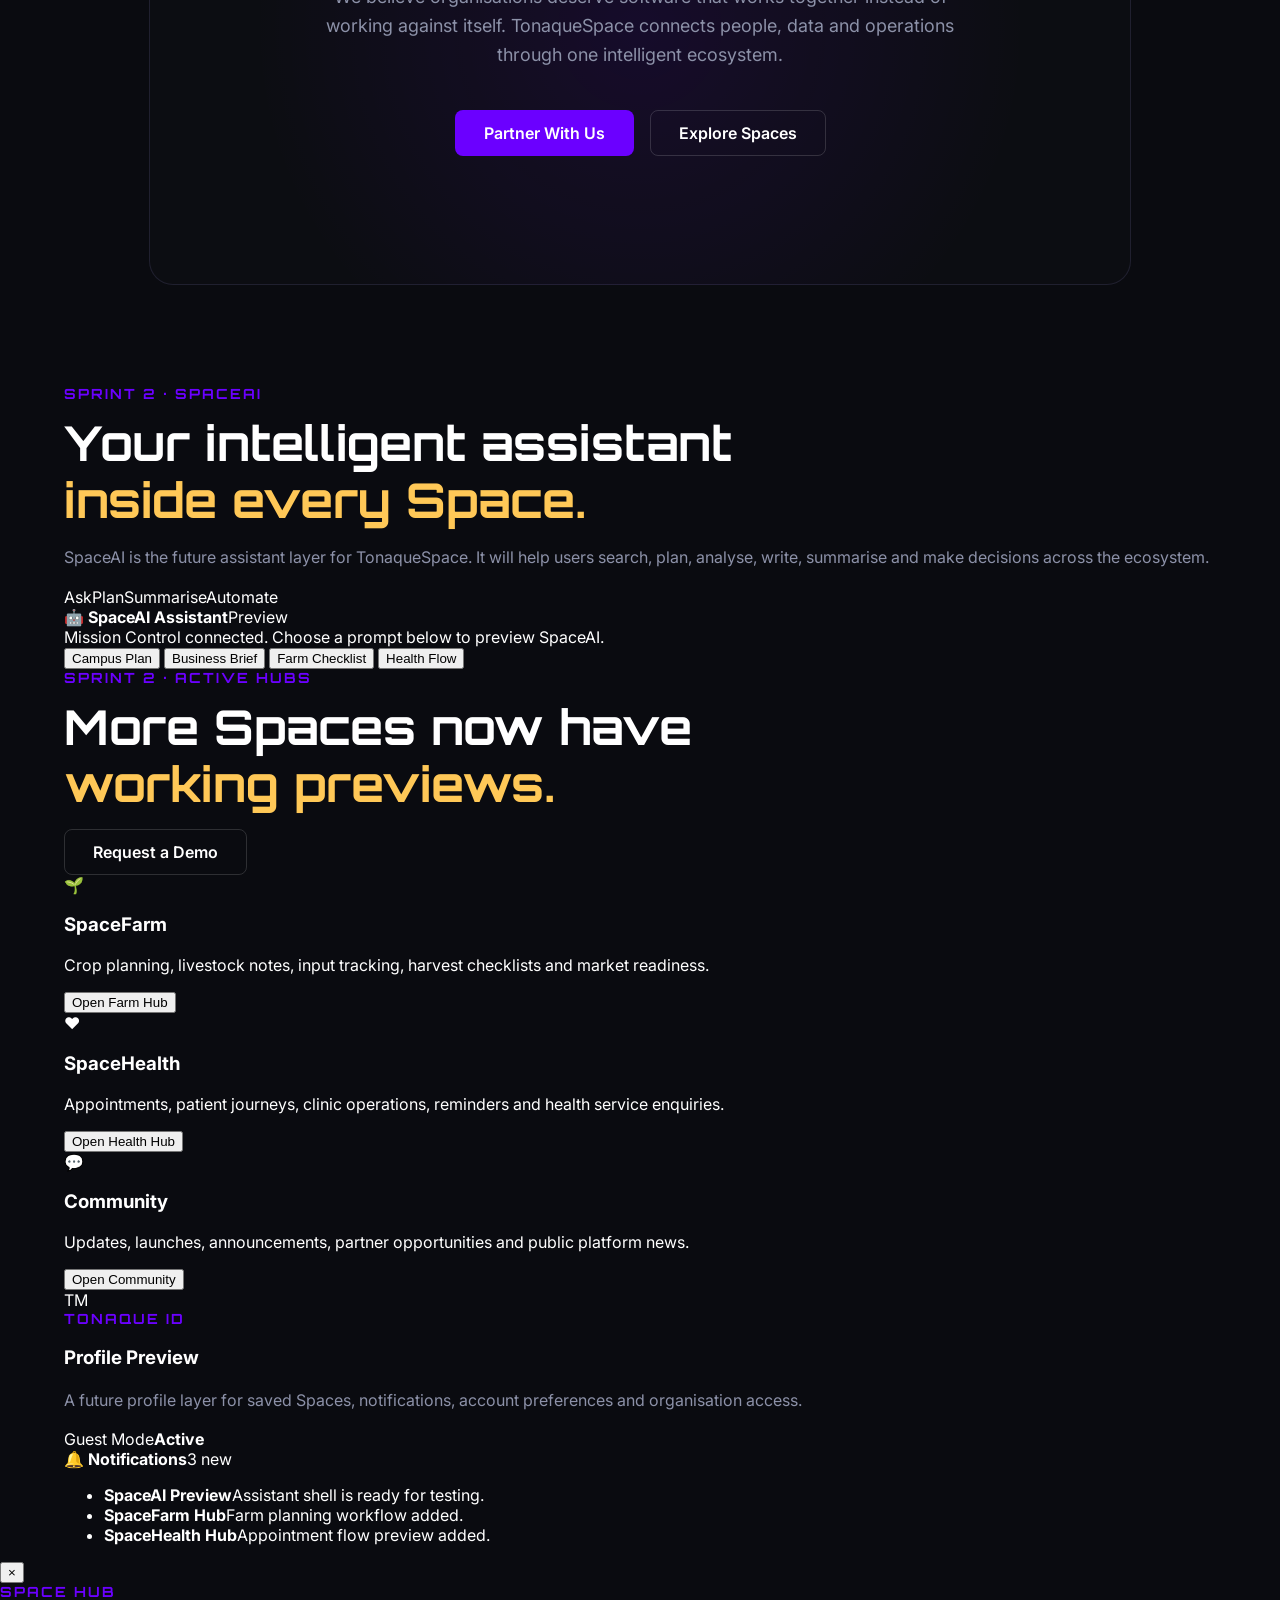
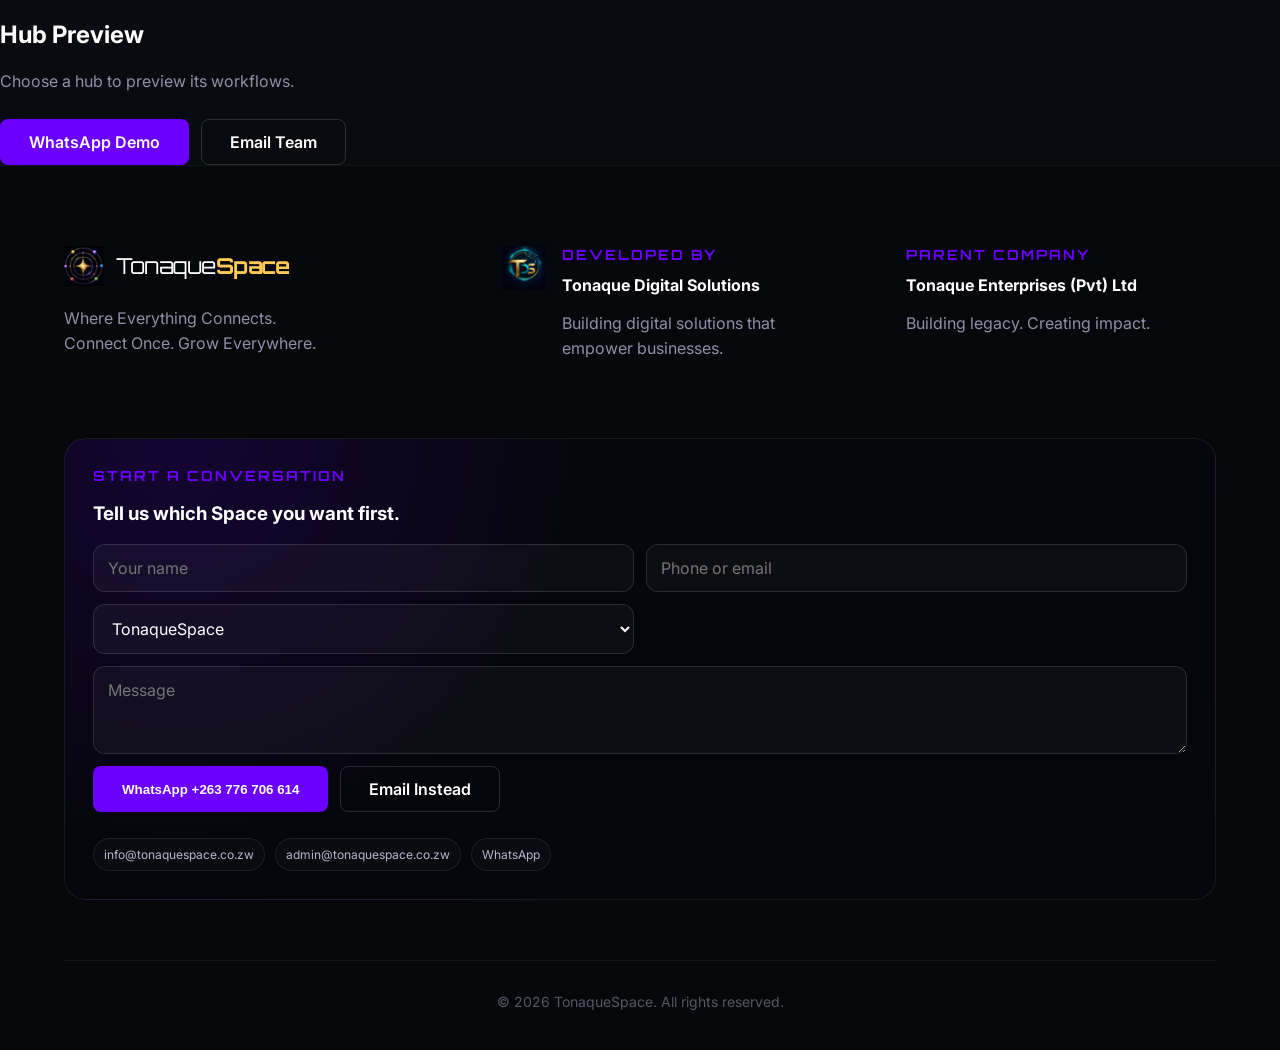
==== commit df07f439: "Add files via upload" ====
--- a/index.html
+++ b/index.html
@@ -3,7 +3,7 @@
 <head>
   <meta charset="utf-8">
   <meta name="viewport" content="width=device-width, initial-scale=1">
-  <title>TonaqueSpace — Mission Control Ecosystem OS</title>
+  <title>TonaqueSpace — Mission Control Ecosystem OS | Sprint 2</title>
   <meta name="description" content="TonaqueSpace is an intelligent software ecosystem for education, commerce, finance, healthcare, agriculture and enterprise operations.">
   <meta name="keywords" content="TonaqueSpace, SpaceCampus, SpaceCart, SpaceFinance, SpaceStudio, Zimbabwe software ecosystem, Tonaque Digital Solutions, business software Zimbabwe">
   <meta name="author" content="Tonaque Enterprises Pvt Ltd">
@@ -556,6 +556,109 @@
         </div>
       </div>
     </section>
+
+    <!-- Sprint 2: SpaceAI Assistant Preview -->
+    <section id="space-ai-lab" class="ai-lab-section">
+      <div class="wrap ai-lab-grid">
+        <div class="ai-copy">
+          <div class="eyebrow">Sprint 2 · SpaceAI</div>
+          <h2 class="section-title">Your intelligent assistant<br><span class="gold-text">inside every Space.</span></h2>
+          <p class="muted">SpaceAI is the future assistant layer for TonaqueSpace. It will help users search, plan, analyse, write, summarise and make decisions across the ecosystem.</p>
+          <div class="ai-chip-row">
+            <span>Ask</span><span>Plan</span><span>Summarise</span><span>Automate</span>
+          </div>
+        </div>
+        <div class="ai-console panel">
+          <div class="console-top"><b>🤖 SpaceAI Assistant</b><span class="live">Preview</span></div>
+          <div class="ai-thread" id="aiThread">
+            <div class="ai-message system">Mission Control connected. Choose a prompt below to preview SpaceAI.</div>
+          </div>
+          <div class="ai-prompts">
+            <button data-ai-prompt="Build a launch plan for SpaceCampus.">Campus Plan</button>
+            <button data-ai-prompt="Summarise today’s business opportunities.">Business Brief</button>
+            <button data-ai-prompt="Create a farm operations checklist.">Farm Checklist</button>
+            <button data-ai-prompt="Prepare a health appointment workflow.">Health Flow</button>
+          </div>
+        </div>
+      </div>
+    </section>
+
+    <!-- Sprint 2: Live Hubs -->
+    <section id="live-hubs" class="live-hubs-section">
+      <div class="wrap">
+        <div class="section-head-row">
+          <div>
+            <div class="eyebrow">Sprint 2 · Active Hubs</div>
+            <h2 class="section-title">More Spaces now have<br><span class="gold-text">working previews.</span></h2>
+          </div>
+          <a class="btn ghost" href="#contact">Request a Demo</a>
+        </div>
+        <div class="hub-grid">
+          <article class="hub-card farm-hub" data-hub="SpaceFarm">
+            <div class="hub-icon">🌱</div>
+            <h3>SpaceFarm</h3>
+            <p>Crop planning, livestock notes, input tracking, harvest checklists and market readiness.</p>
+            <div class="hub-progress"><span style="width:68%"></span></div>
+            <button class="hub-action" data-open-hub="farm">Open Farm Hub</button>
+          </article>
+          <article class="hub-card health-hub" data-hub="SpaceHealth">
+            <div class="hub-icon">❤️</div>
+            <h3>SpaceHealth</h3>
+            <p>Appointments, patient journeys, clinic operations, reminders and health service enquiries.</p>
+            <div class="hub-progress"><span style="width:54%"></span></div>
+            <button class="hub-action" data-open-hub="health">Open Health Hub</button>
+          </article>
+          <article class="hub-card community-hub" data-hub="Community">
+            <div class="hub-icon">💬</div>
+            <h3>Community</h3>
+            <p>Updates, launches, announcements, partner opportunities and public platform news.</p>
+            <div class="hub-progress"><span style="width:72%"></span></div>
+            <button class="hub-action" data-open-hub="community">Open Community</button>
+          </article>
+        </div>
+      </div>
+    </section>
+
+    <!-- Sprint 2: Notification and Profile Layer -->
+    <section id="profile-preview" class="profile-preview-section">
+      <div class="wrap profile-grid">
+        <div class="profile-card panel">
+          <div class="profile-avatar">TM</div>
+          <div>
+            <div class="eyebrow">Tonaque ID</div>
+            <h3>Profile Preview</h3>
+            <p class="muted">A future profile layer for saved Spaces, notifications, account preferences and organisation access.</p>
+          </div>
+          <div class="profile-meta">
+            <span>Guest Mode</span><strong>Active</strong>
+          </div>
+        </div>
+        <div class="notification-card panel">
+          <div class="console-top"><b>🔔 Notifications</b><span class="live">3 new</span></div>
+          <ul class="notify-list">
+            <li><strong>SpaceAI Preview</strong><span>Assistant shell is ready for testing.</span></li>
+            <li><strong>SpaceFarm Hub</strong><span>Farm planning workflow added.</span></li>
+            <li><strong>SpaceHealth Hub</strong><span>Appointment flow preview added.</span></li>
+          </ul>
+        </div>
+      </div>
+    </section>
+
+    <!-- Sprint 2: Hub Drawer -->
+    <div class="hub-drawer" id="hubDrawer" aria-hidden="true">
+      <div class="hub-drawer-panel">
+        <button class="hub-close" type="button" id="hubClose" aria-label="Close hub">×</button>
+        <div class="eyebrow" id="hubKicker">Space Hub</div>
+        <h2 id="hubTitle">Hub Preview</h2>
+        <p class="muted" id="hubText">Choose a hub to preview its workflows.</p>
+        <div class="hub-workflows" id="hubWorkflows"></div>
+        <div class="space-modal-actions">
+          <a class="btn" id="hubWhatsapp" href="https://wa.me/263776706614" target="_blank" rel="noopener">WhatsApp Demo</a>
+          <a class="btn ghost" id="hubEmail" href="mailto:info@tonaquespace.co.zw">Email Team</a>
+        </div>
+      </div>
+    </div>
+
   </main>
 
   <!-- Footer Structure -->
--- a/assets/css/style.css
+++ b/assets/css/style.css
@@ -1355,3 +1355,67 @@
   .mission-stat-grid, .mission-status-grid { grid-template-columns: 1fr; }
   .mission-stat b { font-size: 30px; }
 }
+
+
+/* ========================================================================== 
+   SPRINT 1 V10-V12: TONAQUE ID + DIRECTORY + MARKETPLACE
+   ========================================================================== */
+.btn.soft { background: rgba(255,255,255,.06); border-color: rgba(255,200,87,.22); color: #fff; }
+.identity-section, .directory-section, .marketplace-section { padding: 92px 0; position: relative; }
+.identity-grid, .marketplace-grid { display: grid; grid-template-columns: .92fr 1.08fr; gap: 54px; align-items: center; }
+.identity-badges { display:flex; gap:10px; flex-wrap:wrap; margin-top:22px; }
+.identity-badges span { padding: 9px 12px; border-radius: 999px; background: rgba(255,255,255,.045); border:1px solid rgba(255,255,255,.08); color:#cbd0e4; font-size: 13px; font-weight:700; }
+.identity-console, .market-panel {
+  border: 1px solid rgba(255,255,255,.085);
+  border-radius: 24px;
+  background: linear-gradient(145deg, rgba(255,255,255,.055), rgba(255,255,255,.018));
+  backdrop-filter: blur(22px);
+  box-shadow: 0 24px 80px rgba(0,0,0,.35), inset 0 1px rgba(255,255,255,.08);
+  padding: 24px;
+}
+.id-tabs { display:grid; grid-template-columns: repeat(3,1fr); gap: 8px; margin-bottom:18px; }
+.id-tab { border: 1px solid rgba(255,255,255,.08); background: rgba(0,0,0,.25); color:#9ca3b8; border-radius: 12px; padding: 11px; font-weight: 800; }
+.id-tab.active { color:#fff; border-color: rgba(255,200,87,.35); background: rgba(255,200,87,.10); }
+.id-panel { display:none; animation: panelRise .28s ease both; }
+.id-panel.active { display:block; }
+.id-panel h3 { font-family:'Orbitron',sans-serif; margin: 4px 0 8px; }
+.id-panel p { color:#9ca3b8; line-height:1.55; }
+.id-panel label { display:block; font-size:12px; color:#8c91a8; text-transform:uppercase; margin:12px 0 6px; font-weight:800; }
+.id-panel input, .directory-toolbar input { width:100%; box-sizing:border-box; border:1px solid rgba(255,255,255,.10); background: rgba(0,0,0,.26); color:#fff; border-radius: 13px; padding: 13px 14px; outline:none; }
+.id-panel input:focus, .directory-toolbar input:focus { border-color: rgba(255,200,87,.45); box-shadow: 0 0 0 4px rgba(255,200,87,.08); }
+.id-panel .btn { margin-top: 16px; width:100%; box-sizing:border-box; }
+.id-panel a:not(.btn) { display:inline-block; color:var(--cosmic-gold); margin-top: 12px; text-decoration:none; font-weight:700; }
+.guest-grid { display:grid; grid-template-columns: repeat(2,1fr); gap: 10px; margin-top:16px; }
+.guest-grid a { padding:14px; border-radius:14px; background: rgba(255,255,255,.04); border:1px solid rgba(255,255,255,.08); color:#fff; text-decoration:none; font-weight:800; }
+.id-status { margin-top:18px; border-radius: 14px; padding: 12px; background: rgba(34,197,94,.08); color:#8be3a9; border:1px solid rgba(34,197,94,.18); font-size: 13px; }
+.directory-toolbar { display:grid; gap:14px; margin: 32px 0; }
+.directory-filters { display:flex; gap:10px; flex-wrap:wrap; }
+.business-filter { border:1px solid rgba(255,255,255,.08); background: rgba(255,255,255,.035); color:#c5cadb; border-radius: 999px; padding: 10px 14px; font-weight:800; }
+.business-filter.active { background: rgba(107,0,255,.24); color:#fff; border-color: rgba(107,0,255,.45); }
+.business-grid { display:grid; grid-template-columns: repeat(auto-fit, minmax(240px, 1fr)); gap:18px; }
+.business-card { border:1px solid rgba(255,255,255,.075); border-radius:20px; padding:22px; background: rgba(255,255,255,.025); transition: transform .22s ease, border-color .22s ease; }
+.business-card:hover { transform: translateY(-4px); border-color: rgba(255,200,87,.22); }
+.business-card.hidden { display:none; }
+.business-card span { color: var(--cosmic-gold); font-size:12px; text-transform:uppercase; letter-spacing:.08em; font-weight:900; }
+.business-card h3 { font-family:'Orbitron',sans-serif; margin:10px 0; }
+.business-card p { color:#9ca3b8; line-height:1.55; }
+.business-card div { color:#cbd0e4; font-size:13px; margin-bottom:14px; }
+.business-card a { color:#fff; text-decoration:none; font-weight:900; }
+.market-copy .market-actions { display:flex; gap:12px; flex-wrap:wrap; margin-top:22px; }
+.market-head { display:flex; justify-content:space-between; align-items:center; border-bottom:1px solid rgba(255,255,255,.08); padding-bottom:16px; margin-bottom:18px; }
+.market-head strong { font-family:'Orbitron',sans-serif; }
+.market-head span { color:var(--cosmic-gold); font-weight:900; }
+.product-grid-mini { display:grid; grid-template-columns: repeat(3,1fr); gap:12px; }
+.product-mini { border:1px solid rgba(255,255,255,.075); border-radius:18px; padding:16px; background: rgba(0,0,0,.18); }
+.product-mini div { font-size:30px; }
+.product-mini h4 { margin:10px 0 6px; }
+.product-mini p { color:#8c91a8; font-size:13px; min-height:42px; }
+.product-mini strong { display:block; color:#fff; margin-bottom:12px; }
+.product-mini button { width:100%; border:none; border-radius:12px; padding:10px; background:var(--cosmic-purple); color:#fff; font-weight:900; }
+.cart-preview { margin-top:16px; border-radius:18px; padding:16px; background: rgba(0,0,0,.24); border:1px solid rgba(255,255,255,.07); }
+.cart-preview h4 { margin:0 0 10px; font-family:'Orbitron',sans-serif; }
+#cartItems { color:#c9cedf; font-size: 13px; line-height: 1.7; min-height: 30px; }
+.cart-total { display:flex; justify-content:space-between; color:#fff; margin: 12px 0; font-weight:900; }
+@keyframes panelRise { from { opacity:0; transform: translateY(8px) scale(.98); } to { opacity:1; transform:none; } }
+@media (max-width: 900px) { .identity-grid, .marketplace-grid { grid-template-columns:1fr; } .product-grid-mini { grid-template-columns:1fr; } }
+@media (max-width: 640px) { .identity-section, .directory-section, .marketplace-section { padding: 58px 0; } .identity-console, .market-panel { padding:18px; border-radius:20px; } .guest-grid { grid-template-columns:1fr; } }
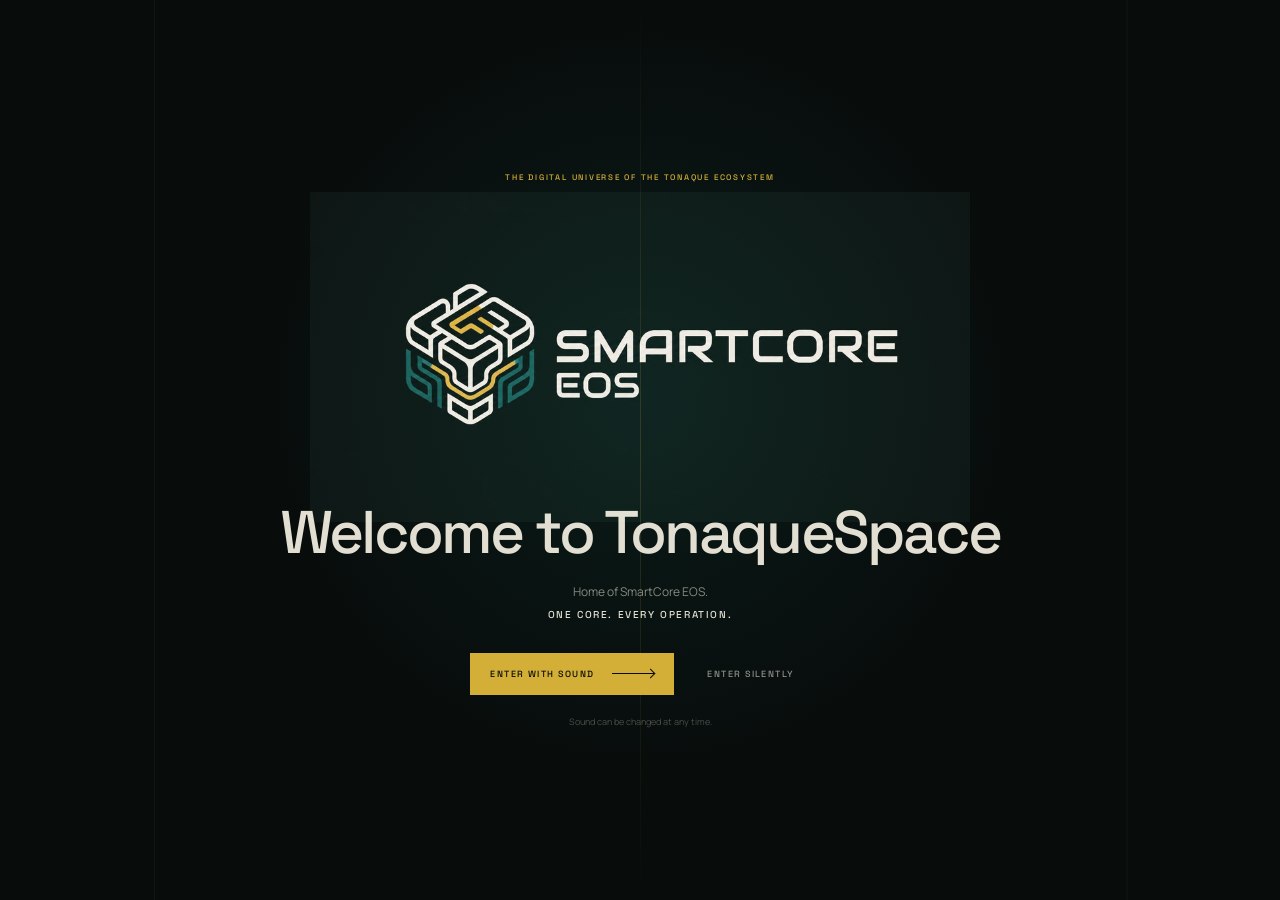
==== commit 9752f0b3: "Publish expanded TonaqueSpace ecosystem and university programme" ====
--- a/index.html
+++ b/index.html
@@ -1,756 +1,26 @@
-<!doctype html>
-<html lang="en">
-<head>
-  <meta charset="utf-8">
-  <meta name="viewport" content="width=device-width, initial-scale=1">
-  <title>TonaqueSpace — Mission Control Ecosystem OS | Sprint 2</title>
-  <meta name="description" content="TonaqueSpace is an intelligent software ecosystem for education, commerce, finance, healthcare, agriculture and enterprise operations.">
-  <meta name="keywords" content="TonaqueSpace, SpaceCampus, SpaceCart, SpaceFinance, SpaceStudio, Zimbabwe software ecosystem, Tonaque Digital Solutions, business software Zimbabwe">
-  <meta name="author" content="Tonaque Enterprises Pvt Ltd">
-  <meta name="robots" content="index, follow">
-  <link rel="canonical" href="https://tonaquespace.co.zw/">
-  <meta property="og:title" content="TonaqueSpace — Where Everything Connects.">
-  <meta property="og:description" content="Explore the live TonaqueSpace mission control ecosystem: SpaceCampus, SpaceCart, SpaceFinance, SpaceAI, SpaceFarm and SpaceHealth.">
-  <meta property="og:type" content="website">
-  <meta property="og:url" content="https://tonaquespace.co.zw/">
-  <meta property="og:image" content="https://tonaquespace.co.zw/apple-touch-icon.png">
-  <meta name="twitter:card" content="summary_large_image">
-  <meta name="twitter:title" content="TonaqueSpace — Where Everything Connects.">
-  <meta name="twitter:description" content="Explore the live TonaqueSpace mission control ecosystem: SpaceCampus, SpaceCart, SpaceFinance, SpaceAI, SpaceFarm and SpaceHealth.">
-  <meta name="twitter:image" content="https://tonaquespace.co.zw/apple-touch-icon.png">
-  
-  <!-- Favicons & App Icons -->
-  <link rel="icon" type="image/png" sizes="96x96" href="favicon-96x96.png">
-  <link rel="icon" type="image/svg+xml" href="favicon.svg">
-  <link rel="apple-touch-icon" sizes="180x180" href="apple-touch-icon.png">
-  <link rel="manifest" href="site.webmanifest">
+<!doctype html><html lang="en"><head><meta charset="utf-8"><meta name="viewport" content="width=device-width,initial-scale=1,viewport-fit=cover"><meta name="theme-color" content="#080c0b"><meta name="description" content="TonaqueSpace — the digital universe of the Tonaque ecosystem. One core. Every operation."><title>TonaqueSpace — One Core. Every Operation.</title><link rel="icon" href="favicon.ico" sizes="any"><link rel="icon" type="image/png" sizes="512x512" href="favicon.png"><link rel="apple-touch-icon" sizes="180x180" href="apple-touch-icon.png"><meta property="og:type" content="website"><meta property="og:site_name" content="TonaqueSpace"><meta property="og:title" content="TonaqueSpace — One Core. Every Operation."><meta property="og:description" content="TonaqueSpace — the digital universe of the Tonaque ecosystem. One core. Every operation."><meta property="og:image" content="https://tonaquespace.co.zw/assets/optimized/smartcore-eos-welcome-lockup.webp"><meta property="og:image:alt" content="The digital universe of the Tonaque ecosystem"><meta name="twitter:card" content="summary_large_image"><link rel="canonical" href="https://tonaquespace.co.zw/"><link rel="preload" as="image" href="assets/optimized/01-formation-desktop.webp" media="(min-width:761px)" fetchpriority="high"><link rel="preload" as="image" href="assets/optimized/01-formation-mobile.webp" media="(max-width:760px)" fetchpriority="high"><link rel="stylesheet" href="styles.css"></head><body>
+<a class="skip-link" href="#scene-1">Skip to the journey</a>
+<section class="welcome" aria-labelledby="welcome-title"><div class="welcome-atmosphere" aria-hidden="true"></div><div class="welcome-inner"><p class="welcome-kicker">The digital universe of the Tonaque ecosystem</p><img src="assets/optimized/smartcore-eos-welcome-lockup.webp" srcset="assets/optimized/smartcore-eos-welcome-lockup-mobile.webp 1000w, assets/optimized/smartcore-eos-welcome-lockup.webp 1774w" sizes="(max-width:760px) 94vw, 660px" alt="SmartCore EOS" width="1774" height="887"><h1 id="welcome-title">Welcome to TonaqueSpace</h1><p>Home of SmartCore EOS.<br><span>One Core. Every Operation.</span></p><div class="welcome-actions"><button class="enter-experience" type="button"><span>Enter with sound</span><i aria-hidden="true"></i></button><button class="enter-silent" type="button">Enter silently</button></div><small>Sound can be changed at any time.</small></div></section>
+<audio id="welcome-audio" preload="metadata" loop><source src="assets/audio/welcome-to-tonaquespace.mp3" type="audio/mpeg"></audio>
+<button class="sound-control" type="button" aria-label="Play soundtrack" aria-pressed="false"><i aria-hidden="true"><b></b><b></b><b></b></i><span>Sound off</span></button>
+<button class="auto-control" type="button" aria-label="Pause automatic journey" aria-pressed="true"><i aria-hidden="true"></i><span>Auto on</span></button>
+<header class="site-header"><button class="brand" type="button" data-go="0" aria-label="Return to Origin"><i aria-hidden="true"></i><span>TONAQUE<b>SPACE</b></span></button><p class="journey-context"><span>The digital universe</span><i></i><img src="assets/brand/smartcore-eos-compact-symbol-transparent-v1.png" alt=""><span>SmartCore EOS</span></p><div class="header-actions"><a class="ecosystem-link" href="ecosystem.html">Explore ecosystem</a><button class="identity-trigger" type="button" aria-haspopup="dialog">Identity study</button><button class="menu-trigger" type="button" aria-expanded="false" aria-controls="journey-menu"><span>Journey</span><i aria-hidden="true"></i></button></div></header>
+<nav class="journey-menu" id="journey-menu" aria-label="Journey chapters"><p>Seven states. One continuous intelligence.</p><ol>
+<li><button data-go="0"><span>01</span>Origin</button></li><li><button data-go="1"><span>02</span>SmartCore EOS</button></li><li><button data-go="2"><span>03</span>Enterprise takes form</button></li><li><button data-go="3"><span>04</span>Every operation connected</button></li><li><button data-go="4"><span>05</span>Intelligence throughout</button></li><li><button data-go="5"><span>06</span>Built to expand</button></li><li><button data-go="6"><span>07</span>Complete universe</button></li></ol><div class="journey-destinations"><a class="journey-ecosystem-link" href="ecosystem.html"><span>Continue beyond the journey</span>Explore the ecosystem</a><a class="journey-ecosystem-link" href="university.html"><span>Develop exceptional talent</span>University Programme</a><a class="journey-ecosystem-link" href="ecosystem.html#partners"><span>Build with Tonaque</span>Partnerships</a></div></nav>
+<main class="viewport" id="journey" aria-live="polite"><div class="track">
+<section class="chapter is-current" id="scene-1" data-scene="0" aria-labelledby="title-1"><picture><source media="(max-width:760px)" srcset="assets/optimized/01-formation-mobile.webp"><img class="cinematic" src="assets/optimized/01-formation-desktop.webp" alt="" width="1376" height="768" fetchpriority="high"></picture><div class="grade grade--origin"></div><div class="chapter-index" aria-hidden="true"><span>01</span><i></i><b>Formation</b></div><div class="copy copy--lower-left"><p class="eyebrow">The digital universe of the Tonaque ecosystem</p><h1 id="title-1"><span>Something intelligent</span> begins to form.</h1></div></section>
+<section class="chapter" id="scene-2" data-scene="1" aria-labelledby="title-2" inert><picture><source media="(max-width:760px)" srcset="assets/optimized/02-awakening-mobile.webp"><img class="cinematic" src="assets/optimized/02-awakening-desktop.webp" alt="" width="1376" height="768" loading="lazy"></picture><div class="grade grade--left"></div><div class="core-guide" aria-hidden="true"></div><div class="chapter-index" aria-hidden="true"><span>02</span><i></i><b>Awakening</b></div><div class="copy copy--left"><div class="smartcore-signature"><img src="assets/brand/smartcore-eos-compact-symbol-transparent-v1.png" alt=""><p class="eyebrow">SmartCore EOS</p></div><h2 id="title-2">ONE CORE.<br><em>EVERY OPERATION.</em></h2><p class="support">The AI-powered Enterprise Operating System at the centre of TonaqueSpace.</p></div></section>
+<section class="chapter" id="scene-3" data-scene="2" aria-labelledby="title-3" inert><picture><source media="(max-width:760px)" srcset="assets/optimized/03-intelligence-mobile.webp"><img class="cinematic" src="assets/optimized/03-intelligence-desktop.webp" alt="" width="1376" height="768" loading="lazy"></picture><div class="grade grade--right"></div><div class="chapter-index" aria-hidden="true"><span>03</span><i></i><b>Intelligence</b></div><div class="copy copy--right"><p class="eyebrow">Enterprise takes form</p><h2 id="title-3">THE FIRST TEN.<br><em>ONE INTELLIGENCE.</em></h2><p class="support">Ten focused SmartApps are now entering development—the inaugural portfolio of a platform designed to keep expanding.</p><button class="smartapps-trigger" type="button" aria-haspopup="dialog">Explore the first SmartApps</button></div></section>
+<section class="chapter" id="scene-4" data-scene="3" aria-labelledby="title-4" inert><picture><source media="(max-width:760px)" srcset="assets/optimized/04-connection-mobile.webp"><img class="cinematic" src="assets/optimized/04-connection-desktop.webp" alt="" width="1376" height="768" loading="lazy"></picture><div class="grade grade--bottom"></div><div class="signal-lines" aria-hidden="true"><i></i><i></i><i></i></div><div class="chapter-index" aria-hidden="true"><span>04</span><i></i><b>Connection</b></div><div class="copy copy--bottom-center"><p class="eyebrow">Every operation connected</p><h2 id="title-4">PEOPLE. FINANCE. CUSTOMERS.<br><em>OPERATIONS. DATA. INTELLIGENCE.</em></h2></div></section>
+<section class="chapter" id="scene-5" data-scene="4" aria-labelledby="title-5" inert><picture><source media="(max-width:760px)" srcset="assets/optimized/05-orchestration-mobile.webp"><img class="cinematic" src="assets/optimized/05-orchestration-desktop.webp" alt="" width="1376" height="768" loading="lazy"></picture><div class="grade grade--left-soft"></div><div class="chapter-index" aria-hidden="true"><span>05</span><i></i><b>Orchestration</b></div><div class="copy copy--left"><p class="eyebrow">Intelligence throughout the system</p><h2 id="title-5">AI WITHIN<br><em>THE ARCHITECTURE.</em></h2><p class="support">Embedded through the operating foundation—not added at the edges.</p></div></section>
+<section class="chapter" id="scene-6" data-scene="5" aria-labelledby="title-6" inert><picture><source media="(max-width:760px)" srcset="assets/optimized/06-expansion-mobile.webp"><img class="cinematic" src="assets/optimized/06-expansion-desktop.webp" alt="" width="1376" height="768" loading="lazy"></picture><div class="grade grade--right"></div><div class="chapter-index" aria-hidden="true"><span>06</span><i></i><b>Expansion</b></div><div class="copy copy--right"><p class="eyebrow">Built to expand</p><h2 id="title-6">CONNECTED.<br>MODULAR.<br><em>SCALABLE.</em></h2><p class="support">A growing ecosystem, designed to welcome new capability without overstating what exists today.</p></div></section>
+<section class="chapter" id="scene-7" data-scene="6" aria-labelledby="title-7" inert><picture><source media="(max-width:760px)" srcset="assets/optimized/07-complete-core-mobile.webp"><img class="cinematic" src="assets/optimized/07-complete-core-desktop.webp" alt="" width="1376" height="768" loading="lazy"></picture><div class="grade grade--final"></div><div class="chapter-index" aria-hidden="true"><span>07</span><i></i><b>Complete core</b></div><div class="copy copy--final"><img class="final-core-symbol" src="assets/brand/smartcore-eos-compact-symbol-transparent-v1.png" alt="SmartCore EOS compact symbol"><p class="eyebrow">TonaqueSpace</p><h2 id="title-7">ONE DIGITAL UNIVERSE.<br><em>EVERY OPERATION CONNECTED.</em></h2><div class="final-actions"><a class="ecosystem-cta" href="ecosystem.html">Enter the ecosystem</a><button class="final-identity" type="button">View SmartCore EOS identity study</button></div></div></section>
+</div></main>
+<div class="controls" aria-label="Chapter controls"><button class="arrow arrow--prev" type="button" aria-label="Previous chapter" disabled><i></i></button><div class="progress"><span class="progress-label">01 / 07</span><div class="progress-line"><i></i></div><span class="progress-name">Origin</span></div><button class="arrow arrow--next" type="button" aria-label="Next chapter"><i></i></button></div><p class="gesture-hint"><span>Scroll</span><i></i><span>to travel right</span></p>
+<dialog class="smartapps-dialog" aria-labelledby="smartapps-title"><button class="smartapps-close" type="button" aria-label="Close SmartApps portfolio">Close</button><div class="smartapps-dialog__inner"><div class="smartapps-intro"><p>SmartCore development portfolio</p><h2 id="smartapps-title">The first SmartApps.</h2><p class="smartapps-lede">Ten specialised capabilities are now entering development around one shared operating intelligence. They are the beginning of the SmartApp portfolio—not its boundary.</p></div><img class="smartapps-showcase" src="assets/optimized/smartapp-identity-family-showcase.webp" srcset="assets/optimized/smartapp-identity-family-showcase-mobile.webp 1000w, assets/optimized/smartapp-identity-family-showcase.webp 1774w" sizes="(max-width:760px) 94vw, 620px" alt="The first ten SmartApps: SmartInvoice, SmartStock, SmartPOS, SmartPayroll, SmartPeople, SmartCRM, SmartExpenses, SmartBookings, SmartProjects and SmartProcure" width="1774" height="887"><ul class="smartapps-list" aria-label="SmartApps in development"><li><b>SmartInvoice</b><span>In development</span></li><li><b>SmartStock</b><span>In development</span></li><li><b>SmartPOS</b><span>In development</span></li><li><b>SmartPayroll</b><span>In development</span></li><li><b>SmartPeople</b><span>In development</span></li><li><b>SmartCRM</b><span>In development</span></li><li><b>SmartExpenses</b><span>In development</span></li><li><b>SmartBookings</b><span>In development</span></li><li><b>SmartProjects</b><span>In development</span></li><li><b>SmartProcure</b><span>In development</span></li></ul><p class="smartapps-future"><span>Built to expand</span> Additional SmartApps will join the portfolio as SmartCore grows—connected by the same identity, data foundation and intelligence layer.</p><div class="smartapps-conversion"><div class="register-callout"><h3>Register interest</h3><p>Select the SmartApps most relevant to your organisation and receive relevant development updates.</p><button class="register-trigger" type="button" aria-haspopup="dialog">Register interest</button></div><div class="contact-callout"><h3>Contact Tonaque</h3><p>Planning a broader digital transformation or partnership? Speak directly with Tonaque about your organisation&rsquo;s requirements.</p><button class="contact-trigger" type="button" aria-haspopup="dialog">Contact Tonaque</button></div></div></div></dialog>
+<dialog class="identity-dialog" aria-labelledby="identity-title"><button class="dialog-close" type="button" aria-label="Close identity study">Close</button><div><p>Approved visual reference</p><h2 id="identity-title">SmartCore EOS identity study</h2><img src="assets/optimized/smartcore-logo-study.webp" alt="SmartCore EOS logo exploration showing the primary mark, compact symbol, high-contrast treatments and app icon" width="1024" height="1024"><small>Raster concept study from the approved Evolution package. Not a final production logo master.</small></div></dialog>
+<dialog class="register-dialog" aria-labelledby="register-title"><button class="register-close" type="button">Close</button><div class="register-dialog__inner"><div class="register-intro"><p>SmartCore access channel</p><h2 id="register-title">Register interest</h2><p class="register-lede">Select the SmartApps most relevant to your organisation and receive relevant development updates.</p></div><form class="register-form" name="smartapp-interest" method="POST" data-netlify="true" netlify-honeypot="bot-field" novalidate><input type="hidden" name="form-name" value="smartapp-interest"><p class="form-honeypot" aria-hidden="true"><label>Do not complete this field: <input name="bot-field" tabindex="-1" autocomplete="off"></label></p><div class="field"><label for="reg-name">Full name <span class="required-mark">required</span></label><input id="reg-name" name="full-name" type="text" autocomplete="name" required aria-required="true"><p class="field-error" id="reg-name-error" role="alert" hidden></p></div><div class="field"><label for="reg-org">Organisation <span class="required-mark">required</span></label><input id="reg-org" name="organisation" type="text" autocomplete="organization" required aria-required="true"><p class="field-error" id="reg-org-error" role="alert" hidden></p></div><div class="field"><label for="reg-email">Work email <span class="required-mark">required</span></label><input id="reg-email" name="email" type="email" autocomplete="email" required aria-required="true"><p class="field-error" id="reg-email-error" role="alert" hidden></p></div><div class="field"><label for="reg-phone">Phone number <span class="optional-mark">optional</span></label><input id="reg-phone" name="phone" type="tel" autocomplete="tel" inputmode="tel"></div><div class="field"><label for="reg-size">Organisation size <span class="required-mark">required</span></label><select id="reg-size" name="organisation-size" required aria-required="true"><option value="" selected disabled>Select your organisation size</option><option>1&ndash;10</option><option>11&ndash;50</option><option>51&ndash;200</option><option>201&ndash;500</option><option>501&ndash;1,000</option><option>1,001+</option></select><p class="field-error" id="reg-size-error" role="alert" hidden></p></div><fieldset class="field field--apps"><legend>SmartApps of interest <span class="required-mark">required &mdash; select one or more</span></legend><div class="check-group"><label><input type="checkbox" name="smartapps" value="SmartInvoice">SmartInvoice</label><label><input type="checkbox" name="smartapps" value="SmartStock">SmartStock</label><label><input type="checkbox" name="smartapps" value="SmartPOS">SmartPOS</label><label><input type="checkbox" name="smartapps" value="SmartPayroll">SmartPayroll</label><label><input type="checkbox" name="smartapps" value="SmartPeople">SmartPeople</label><label><input type="checkbox" name="smartapps" value="SmartCRM">SmartCRM</label><label><input type="checkbox" name="smartapps" value="SmartExpenses">SmartExpenses</label><label><input type="checkbox" name="smartapps" value="SmartBookings">SmartBookings</label><label><input type="checkbox" name="smartapps" value="SmartProjects">SmartProjects</label><label><input type="checkbox" name="smartapps" value="SmartProcure">SmartProcure</label></div><p class="field-error" id="reg-apps-error" role="alert" hidden></p></fieldset><div class="field"><label for="reg-need">Primary business need</label><textarea id="reg-need" name="business-need" rows="3"></textarea></div><div class="field field--single"><label class="check-line"><input type="checkbox" name="early-access">I&rsquo;m interested in joining the early-access programme and testing selected SmartApps before release.</label><p class="field-hint">Early-access participation is not guaranteed and does not indicate immediate product availability.</p></div><div class="field field--single"><label class="check-line"><input id="reg-consent" type="checkbox" name="consent" required aria-required="true">I consent to Tonaque collecting and using the information submitted here to respond to my enquiry and provide relevant SmartApp development updates.</label><p class="field-error" id="reg-consent-error" role="alert" hidden></p></div><div class="register-submit"><p class="register-submit__note">Your information will be submitted securely through Netlify Forms and made available to authorised Tonaque administrators. It will not be used for unrelated marketing without further consent.</p><button class="register-submit__btn" type="submit">Submit interest</button><p class="register-pending" id="register-pending" role="status" tabindex="-1" hidden></p></div></form></div></dialog>
 
-  <!-- Mobile Styling & Theme Colors -->
-  <meta name="theme-color" content="#0A0B10">
-  <meta name="apple-mobile-web-app-capable" content="yes">
-  <meta name="apple-mobile-web-app-status-bar-style" content="black-translucent">
+<dialog class="contact-dialog" aria-labelledby="contact-title"><button class="contact-close" type="button">Close</button><div class="contact-dialog__inner"><p class="contact-kicker">Enterprise &amp; partnership pathway</p><h2 id="contact-title">Contact Tonaque</h2><p class="contact-lede">Planning a broader digital transformation or partnership? Speak directly with Tonaque about your organisation&rsquo;s requirements.</p><div class="contact-actions"><a class="contact-link" href="mailto:admin@tonaquedigital.co.zw"><span>Email Tonaque</span><small>admin@tonaquedigital.co.zw</small></a><a class="contact-link" href="tel:+263776706614"><span>Call +263 77 670 6614</span><small>Telephone</small></a><a class="contact-link" href="https://wa.me/263776706614" target="_blank" rel="noopener noreferrer"><span>WhatsApp +263 77 670 6614</span><small>Supports calls and WhatsApp messages</small></a><a class="contact-link" href="https://wa.me/263716949297" target="_blank" rel="noopener noreferrer"><span>WhatsApp +263 71 694 9297</span><small>WhatsApp only</small></a></div></div></dialog>
 
-  <!-- Fonts -->
-  <link rel="preconnect" href="https://fonts.googleapis.com">
-  <link rel="preconnect" href="https://fonts.gstatic.com" crossorigin>
-  <link href="https://fonts.googleapis.com/css2?family=Inter:wght@400;600;700;800&family=Orbitron:wght@700;900&display=swap" rel="stylesheet">
-  
-
-  <script type="application/ld+json">
-  {
-    "@context": "https://schema.org",
-    "@type": "Organization",
-    "name": "TonaqueSpace",
-    "url": "https://tonaquespace.co.zw/",
-    "logo": "https://tonaquespace.co.zw/apple-touch-icon.png",
-    "parentOrganization": {
-      "@type": "Organization",
-      "name": "Tonaque Enterprises Pvt Ltd"
-    },
-    "foundingLocation": "Zimbabwe"
-  }
-  </script>
-
-  <!-- Primary Stylesheet -->
-  <link rel="stylesheet" href="assets/css/style.css">
-</head>
-<body>
-  <div class="bg-ambience"></div>
-  <div class="stars-overlay"></div>
-
-  <!-- Navigation -->
-  <nav class="nav">
-    <div class="wrap nav-inner">
-      <a href="#" class="brand">
-        <img src="apple-touch-icon.png" alt="TonaqueSpace Logo Mark">
-        <span class="brand-text">Tonaque<span class="weight-bold">Space</span></span>
-      </a>
-      <div class="navlinks">
-        <a href="#universe">Universe</a>
-        <a href="#spaces">Spaces</a>
-        <a href="#mission-control">Mission Control</a>
-        <a href="#studio">SpaceStudio</a>
-        <a href="#vision">Vision</a>
-        <a class="btn" href="#contact">Get Started</a>
-      </div>
-      <div class="hamb">☰</div>
-    </div>
-  </nav>
-
-  <!-- Hero / Universe Section -->
-  <main>
-    <section class="hero wrap">
-      <div class="hero-content">
-        <div class="kicker">✦ Built in Zimbabwe · Designed for Africa</div>
-        <h1 class="h1"><span class="grad">Where<br>Everything<br>Connects.</span></h1>
-        <p class="lead">TonaqueSpace is an intelligent software ecosystem for education, commerce, finance, healthcare, agriculture and enterprise operations — built to connect people, data and ideas through one premium platform.</p>
-        <div class="actions">
-          <a class="btn" href="#universe">Explore the Universe →</a>
-          <a class="btn ghost" href="#studio">Experience SpaceStudio</a>
-          <a class="btn soft" href="#tonaque-id">Enter Mission Control</a>
-        </div>
-        <div class="proof">
-          <div>One Login<small>for many Spaces</small></div>
-          <div>Modular<small>by design</small></div>
-          <div>Secure<small>by default</small></div>
-          <div>Built for Scale<small>from day one</small></div>
-        </div>
-      </div>
-
-      <div class="orbitstage-container" id="universe">
-        <div class="orbitstage">
-          <div class="orbital">
-            <div class="ring r1"></div>
-            <div class="ring r2"></div>
-            <div class="ring r3"></div>
-            
-            <!-- CINEMATIC FLOATING ORBIT STARS -->
-            <div class="orbit-stars-layer">
-              <div class="s-star p1"></div>
-              <div class="s-star p2"></div>
-              <div class="s-star p3"></div>
-              <div class="s-star p4"></div>
-              <div class="s-star p5"></div>
-              <div class="s-star p6"></div>
-            </div>
-            
-            <div class="emblem">
-              <img src="apple-touch-icon.png" alt="TonaqueSpace Central Star">
-            </div>
-
-            <!-- Ecosystem Ring Nodes -->
-            <div class="node n1" title="SpaceCampus" data-space="SpaceCampus" role="button" tabindex="0" aria-label="Open SpaceCampus"><svg viewBox="0 0 24 24" fill="none" stroke="currentColor" stroke-width="2"><path d="m3 8 9-4 9 4-9 4-9-4Z"/><path d="M7 10v5c3 2 7 2 10 0v-5"/></svg></div>
-            <div class="node n2" title="SpaceCart" data-space="SpaceCart" role="button" tabindex="0" aria-label="Open SpaceCart"><svg viewBox="0 0 24 24" fill="none" stroke="currentColor" stroke-width="2"><path d="M4 5h2l2 10h9l2-7H7"/><circle cx="10" cy="20" r="1"/><circle cx="17" cy="20" r="1"/></svg></div>
-            <div class="node n3" title="SpaceFinance" data-space="SpaceFinance" role="button" tabindex="0" aria-label="Open SpaceFinance"><svg viewBox="0 0 24 24" fill="none" stroke="currentColor" stroke-width="2"><path d="M4 19h16"/><path d="M6 16V9"/><path d="M12 16V5"/><path d="M18 16v-6"/><path d="m5 11 6-6 4 4 4-4"/></svg></div>
-            <div class="node n4" title="SpaceAI" data-space="SpaceAI" role="button" tabindex="0" aria-label="Open SpaceAI"><svg viewBox="0 0 24 24" fill="none" stroke="currentColor" stroke-width="2"><path d="M12 5v14M5 12h14"/></svg></div>
-            <div class="node n5" title="SpaceFarm" data-space="SpaceFarm" role="button" tabindex="0" aria-label="Open SpaceFarm"><svg viewBox="0 0 24 24" fill="none" stroke="currentColor" stroke-width="2"><path d="M5 19c8-1 13-6 14-14-8 1-13 6-14 14Z"/><path d="M5 19 19 5"/></svg></div>
-            <div class="node n6" title="SpaceHealth" data-space="SpaceHealth" role="button" tabindex="0" aria-label="Open SpaceHealth"><svg viewBox="0 0 24 24" fill="none" stroke="currentColor" stroke-width="2"><path d="M9 4c-2 0-4 2-4 4v8c0 2 2 4 4 4"/><path d="M15 4c2 0 4 2 4 4v8c0 2-2 4-4 4"/><path d="M9 8v8M15 8v8M9 12h6"/></svg></div>
-          </div>
-        </div>
-      </div>
-    </section>
-
-    <!-- Interactive Command Dock -->
-    <section class="command-dock-section" aria-label="TonaqueSpace command dock">
-      <div class="wrap command-dock">
-        <div>
-          <div class="eyebrow">Command Dock</div>
-          <h2 class="section-title">Choose a Space.
-            <span class="gold-text">Start exploring.</span>
-          </h2>
-          <p class="muted">Tap a module below to preview what it does, who it serves, and what comes next in the roadmap.</p>
-        </div>
-        <div class="dock-search">
-          <input id="spaceSearch" type="search" placeholder="Search Spaces e.g. school, shop, finance..." aria-label="Search TonaqueSpace modules">
-          <button class="btn ghost" type="button" id="clearSpaceSearch">Clear</button>
-        </div>
-        <div class="quick-space-grid" id="quickSpaceGrid">
-          <button type="button" data-space="SpaceCampus">🎓 <span>Campus</span></button>
-          <button type="button" data-space="SpaceCart">🛒 <span>Cart</span></button>
-          <button type="button" data-space="SpaceFinance">💰 <span>Finance</span></button>
-          <button type="button" data-space="SpaceAI">🤖 <span>AI</span></button>
-          <button type="button" data-space="SpaceFarm">🌾 <span>Farm</span></button>
-          <button type="button" data-space="SpaceHealth">❤️ <span>Health</span></button>
-        </div>
-      </div>
-    </section>
-
-    <!-- Mission Control Dashboard v9 -->
-    <section class="mission-control-section" id="mission-control" aria-label="TonaqueSpace mission control dashboard">
-      <div class="wrap mission-control-shell">
-        <div class="mission-copy">
-          <div class="eyebrow">Mission Control v9</div>
-          <h2 class="section-title">The ecosystem is now
-            <span class="gold-text">alive.</span>
-          </h2>
-          <p class="muted">Track the platform status, preview active Spaces and launch enquiry flows from one command centre.</p>
-          <div class="mission-actions">
-            <a class="btn" href="#spaces">Explore Spaces</a>
-            <a class="btn ghost" href="#contact">Launch a Space</a>
-          </div>
-        </div>
-
-        <div class="mission-console" aria-label="Live ecosystem console">
-          <div class="console-topbar">
-            <span>● TonaqueSpace OS</span>
-            <b id="missionClock">LIVE</b>
-          </div>
-
-          <div class="mission-stat-grid">
-            <div class="mission-stat"><span>Spaces Online</span><b class="mission-counter" data-target="9">0</b><small>Core ecosystem modules</small></div>
-            <div class="mission-stat"><span>Priority Builds</span><b class="mission-counter" data-target="4">0</b><small>Campus, Cart, Studio, AI</small></div>
-            <div class="mission-stat"><span>System Health</span><b class="mission-counter" data-target="99">0</b><small>% mission readiness</small></div>
-            <div class="mission-stat"><span>Contact Routes</span><b class="mission-counter" data-target="3">0</b><small>WhatsApp + email + admin</small></div>
-          </div>
-
-          <div class="mission-status-grid">
-            <div class="status-pill online"><i></i><span>Network connected</span></div>
-            <div class="status-pill online"><i></i><span>Security active</span></div>
-            <div class="status-pill online"><i></i><span>Enquiries routed</span></div>
-            <div class="status-pill online"><i></i><span>Spaces responsive</span></div>
-          </div>
-
-          <div class="active-space-display">
-            <span>Selected Space</span>
-            <strong id="missionActiveSpace">Awaiting selection</strong>
-            <p id="missionActiveText">Tap any orbit icon to dock with a Space module.</p>
-          </div>
-
-          <div class="mission-log" id="missionLog" aria-live="polite">
-            <span>Initializing command stream...</span>
-          </div>
-        </div>
-      </div>
-    </section>
-
-    <!-- Mission Control / SpaceStudio Section -->
-    <section id="studio" class="studio-section">
-      <div class="wrap studio">
-        <div class="studio-text">
-          <div class="eyebrow">Mission Control</div>
-          <h2 class="section-title">Everything begins in <span class="gold-text">SpaceStudio.</span></h2>
-          <p class="muted">Create organisations, enable Spaces, apply branding, manage users, monitor analytics and control your ecosystem from one command centre.</p>
-          <div class="actions">
-            <a class="btn ghost" href="#vision">See the Vision</a>
-          </div>
-        </div>
-        <div class="panel dashboard">
-          <div class="dash-head"><b>⚙ SpaceStudio</b><span>Greystone College <b class="live">Live</b></span><span>TM</span></div>
-          <div class="metrics">
-            <div class="metric"><span>Active Spaces</span><b>04</b><small class="green-text">+2 this month</small></div>
-            <div class="metric"><span>Users</span><b>1,248</b><small class="green-text">+18% this week</small></div>
-            <div class="metric"><span>System Health</span><b>99.9%</b><small class="green-text">Excellent</small></div>
-            <div class="metric"><span>AI Assistant</span><b>Ready</b><small class="green-text">Online</small></div>
-          </div>
-          <div class="chart">
-            <svg viewBox="0 0 700 210" preserveAspectRatio="none">
-              <defs>
-                <linearGradient id="lineg" x1="0" x2="1">
-                  <stop stop-color="#6B00FF"/>
-                  <stop offset=".5" stop-color="#06B6D4"/>
-                  <stop offset="1" stop-color="#FFC857"/>
-                </linearGradient>
-              </defs>
-              <path d="M0 150 C70 120 100 135 150 100 S250 132 310 88 430 120 500 60 620 82 700 35" fill="none" stroke="url(#lineg)" stroke-width="5"/>
-              <path d="M0 170 C90 150 140 156 210 130 S340 150 410 115 530 136 700 88" fill="none" stroke="#3B82F6" stroke-width="3" opacity=".4"/>
-            </svg>
-          </div>
-        </div>
-      </div>
-    </section>
-
-    <!-- Spaces Directory Section -->
-    <section id="spaces" class="spaces-section">
-      <div class="wrap">
-        <div class="spaces-head">
-          <div>
-            <div class="eyebrow">Our Spaces</div>
-            <h2 class="section-title">Powerful Spaces.<br>One Ecosystem.</h2>
-            <p class="muted">Specialist software for every industry. Built to work together. Connect once. Grow everywhere.</p>
-          </div>
-          <div class="space-tools">
-            <button class="space-filter active" type="button" data-filter="all">All</button>
-            <button class="space-filter" type="button" data-filter="operations">Operations</button>
-            <button class="space-filter" type="button" data-filter="growth">Growth</button>
-            <button class="space-filter" type="button" data-filter="intelligence">Intelligence</button>
-          </div>
-        </div>
-        
-        <div class="cards" id="spaceCards">
-          <article class="card" data-category="growth" style="--accent: var(--space-cart)">
-            <div class="card-glow"></div>
-            <div class="icon"><svg viewBox="0 0 24 24" fill="none" stroke="currentColor" stroke-width="2"><path d="M4 5h2l2 10h9l2-7H7"/><circle cx="10" cy="20" r="1"/><circle cx="17" cy="20" r="1"/></svg></div>
-            <h3>SpaceCart</h3>
-            <p>Retail, commerce, POS, stock, orders and customer loyalty.</p>
-            <button class="explore-link space-open" type="button" data-space="SpaceCart"><b>Explore SpaceCart →</b></button>
-          </article>
-          
-          <article class="card" data-category="operations" style="--accent: var(--space-campus)">
-            <div class="card-glow"></div>
-            <div class="icon"><svg viewBox="0 0 24 24" fill="none" stroke="currentColor" stroke-width="2"><path d="m3 8 9-4 9 4-9 4-9-4Z"/><path d="M7 10v5c3 2 7 2 10 0v-5"/></svg></div>
-            <h3>SpaceCampus</h3>
-            <p>Admissions, attendance, exams, portals, timetables and school operations.</p>
-            <button class="explore-link space-open" type="button" data-space="SpaceCampus"><b>Explore SpaceCampus →</b></button>
-          </article>
-          
-          <article class="card" data-category="operations" style="--accent: var(--space-finance)">
-            <div class="card-glow"></div>
-            <div class="icon"><svg viewBox="0 0 24 24" fill="none" stroke="currentColor" stroke-width="2"><path d="M4 19h16"/><path d="M6 16V9"/><path d="M12 16V5"/><path d="M18 16v-6"/><path d="m5 11 6-6 4 4 4-4"/></svg></div>
-            <h3>SpaceFinance</h3>
-            <p>Invoicing, budgets, payroll, reports, payments and financial dashboards.</p>
-            <button class="explore-link space-open" type="button" data-space="SpaceFinance"><b>Explore SpaceFinance →</b></button>
-          </article>
-          
-          <article class="card" data-category="intelligence" style="--accent: var(--space-ai)">
-            <div class="card-glow"></div>
-            <div class="icon"><svg viewBox="0 0 24 24" fill="none" stroke="currentColor" stroke-width="2"><path d="M12 5v14M5 12h14"/></svg></div>
-            <h3>SpaceAI</h3>
-            <p>Automation, insights, recommendations and intelligent assistance across every Space.</p>
-            <button class="explore-link space-open" type="button" data-space="SpaceAI"><b>Explore SpaceAI →</b></button>
-          </article>
-          
-          <article class="card" data-category="operations" style="--accent: var(--space-health)">
-            <div class="card-glow"></div>
-            <div class="icon"><svg viewBox="0 0 24 24" fill="none" stroke="currentColor" stroke-width="2"><path d="M9 4c-2 0-4 2-4 4v8c0 2 2 4 4 4"/><path d="M15 4c2 0 4 2 4 4v8c0 2-2 4-4 4"/><path d="M9 8v8M15 8v8M9 12h6"/></svg></div>
-            <h3>SpaceHealth</h3>
-            <p>Patient records, appointments, billing, pharmacy and healthcare workflows.</p>
-            <button class="explore-link space-open" type="button" data-space="SpaceHealth"><b>Explore SpaceHealth →</b></button>
-          </article>
-          
-          <article class="card" data-category="growth" style="--accent: var(--space-farm)">
-            <div class="card-glow"></div>
-            <div class="icon"><svg viewBox="0 0 24 24" fill="none" stroke="currentColor" stroke-width="2"><path d="M5 19c8-1 13-6 14-14-8 1-13 6-14 14Z"/><path d="M5 19 19 5"/></svg></div>
-            <h3>SpaceFarm</h3>
-            <p>Crop management, livestock, field operations, inventory and market insights.</p>
-            <button class="explore-link space-open" type="button" data-space="SpaceFarm"><b>Explore SpaceFarm →</b></button>
-          </article>
-
-          <article class="card" data-category="operations" style="--accent: var(--space-hr)">
-            <div class="card-glow"></div>
-            <div class="icon"><svg viewBox="0 0 24 24" fill="none" stroke="currentColor" stroke-width="2"><circle cx="8" cy="8" r="3"/><circle cx="16" cy="8" r="3"/><path d="M3 20c1-4 9-4 10 0"/><path d="M11 20c1-3 7-3 10 0"/></svg></div>
-            <h3>SpaceHR</h3>
-            <p>Employee management, payroll, leave, performance and organisation growth.</p>
-            <button class="explore-link space-open" type="button" data-space="SpaceHR"><b>Explore SpaceHR →</b></button>
-          </article>
-
-          <article class="card" data-category="operations" style="--accent: var(--space-logistics)">
-            <div class="card-glow"></div>
-            <div class="icon"><svg viewBox="0 0 24 24" fill="none" stroke="currentColor" stroke-width="2"><path d="M3 6h11v10H3z"/><path d="M14 10h4l3 3v3h-7"/><circle cx="7" cy="18" r="2"/><circle cx="17" cy="18" r="2"/></svg></div>
-            <h3>SpaceLogistics</h3>
-            <p>Fleet management, tracking, deliveries, routes and supply chain optimisation.</p>
-            <button class="explore-link space-open" type="button" data-space="SpaceLogistics"><b>Explore SpaceLogistics →</b></button>
-          </article>
-
-          <article class="card" data-category="operations" style="--accent: var(--space-inventory)">
-            <div class="card-glow"></div>
-            <div class="icon"><svg viewBox="0 0 24 24" fill="none" stroke="currentColor" stroke-width="2"><path d="m12 3 8 4-8 4-8-4 8-4Z"/><path d="M4 7v10l8 4 8-4V7"/><path d="M12 11v10"/></svg></div>
-            <h3>SpaceInventory</h3>
-            <p>Stock control, warehouses, suppliers, reorder alerts and real-time tracking.</p>
-            <button class="explore-link space-open" type="button" data-space="SpaceInventory"><b>Explore SpaceInventory →</b></button>
-          </article>
-        </div>
-      </div>
-    </section>
-
-    <!-- Live Space Preview Deck -->
-    <section class="live-spaces-section" id="live-spaces">
-      <div class="wrap">
-        <div class="spaces-head">
-          <div>
-            <div class="eyebrow">Live Space Preview</div>
-            <h2 class="section-title">Every Space now responds.</h2>
-            <p class="muted">These previews turn the ecosystem from a static landing page into an interactive product map.</p>
-          </div>
-          <a class="btn ghost" href="#contact">Request a Demo →</a>
-        </div>
-        <div class="space-preview-grid">
-          <article class="space-preview-card" data-space="SpaceCampus" style="--accent: var(--space-campus)">
-            <b>🎓 SpaceCampus</b><span>Admissions • Attendance • Reports</span><button type="button" data-space="SpaceCampus">Open Campus Preview</button>
-          </article>
-          <article class="space-preview-card" data-space="SpaceCart" style="--accent: var(--space-cart)">
-            <b>🛒 SpaceCart</b><span>Products • Orders • Checkout</span><button type="button" data-space="SpaceCart">Open Commerce Preview</button>
-          </article>
-          <article class="space-preview-card" data-space="SpaceFinance" style="--accent: var(--space-finance)">
-            <b>💰 SpaceFinance</b><span>Invoices • Budgets • Payroll</span><button type="button" data-space="SpaceFinance">Open Finance Preview</button>
-          </article>
-          <article class="space-preview-card" data-space="SpaceAI" style="--accent: var(--space-ai)">
-            <b>🤖 SpaceAI</b><span>Automation • Insights • Assistant</span><button type="button" data-space="SpaceAI">Open AI Preview</button>
-          </article>
-          <article class="space-preview-card" data-space="SpaceFarm" style="--accent: var(--space-farm)">
-            <b>🌾 SpaceFarm</b><span>Crops • Inputs • Field Tasks</span><button type="button" data-space="SpaceFarm">Open Farm Preview</button>
-          </article>
-          <article class="space-preview-card" data-space="SpaceHealth" style="--accent: var(--space-health)">
-            <b>❤️ SpaceHealth</b><span>Appointments • Patients • Billing</span><button type="button" data-space="SpaceHealth">Open Health Preview</button>
-          </article>
-        </div>
-      </div>
-    </section>
-
-    <!-- Pillars / Highlights Section -->
-    <section class="features-section">
-      <div class="wrap features">
-        <div class="panel feature">
-          <div class="icon" style="--accent: var(--space-finance)"><svg viewBox="0 0 24 24" fill="none" stroke="currentColor" stroke-width="2"><path d="M12 3 20 6v6c0 5-3.5 8-8 9-4.5-1-8-4-8-9V6l8-3Z"/><path d="m9 12 2 2 4-5"/></svg></div>
-          <h3>Enterprise Security</h3>
-          <p class="muted">Role-based access, encryption and audit trails.</p>
-        </div>
-        <div class="panel feature">
-          <div class="icon" style="--accent: var(--space-logistics)"><svg viewBox="0 0 24 24" fill="none" stroke="currentColor" stroke-width="2"><path d="M7 18h11a4 4 0 0 0 0-8 6 6 0 0 0-11-2 5 5 0 0 0 0 10Z"/></svg></div>
-          <h3>Cloud Native</h3>
-          <p class="muted">Scalable infrastructure and automatic updates.</p>
-        </div>
-        <div class="panel feature">
-          <div class="icon" style="--accent: var(--space-farm)"><svg viewBox="0 0 24 24" fill="none" stroke="currentColor" stroke-width="2"><path d="M13 2 4 14h7l-1 8 10-13h-7l0-7Z"/></svg></div>
-          <h3>Lightning Fast</h3>
-          <p class="muted">Optimised performance and instant synchronisation.</p>
-        </div>
-        <div class="panel feature">
-          <div class="icon" style="--accent: var(--space-finance)"><svg viewBox="0 0 24 24" fill="none" stroke="currentColor" stroke-width="2"><path d="M4 6h16v12H4z"/><path d="m4 7 8 6 8-6"/></svg></div>
-          <h3>24/7 Ready</h3>
-          <p class="muted">Designed to support growing organisations.</p>
-        </div>
-      </div>
-    </section>
-
-
-
-    <!-- Tonaque ID / Account Foundation -->
-    <section id="tonaque-id" class="identity-section">
-      <div class="wrap identity-grid">
-        <div class="identity-copy">
-          <div class="eyebrow">Tonaque ID</div>
-          <h2 class="section-title">One identity.<br><span class="gold-text">Every Space.</span></h2>
-          <p class="muted">Tonaque ID is the future account layer for the whole ecosystem. Users will sign in once, then access SpaceCampus, SpaceCart, SpaceFinance, SpaceAI, SpaceFarm, SpaceHealth and future Spaces from one secure Mission Control.</p>
-          <div class="identity-badges">
-            <span>Single login</span>
-            <span>Guest access</span>
-            <span>Future-ready auth</span>
-          </div>
-        </div>
-
-        <div class="identity-console" aria-label="Tonaque ID demo interface">
-          <div class="id-tabs" role="tablist">
-            <button class="id-tab active" data-id-tab="signin">Sign In</button>
-            <button class="id-tab" data-id-tab="create">Create</button>
-            <button class="id-tab" data-id-tab="guest">Guest</button>
-          </div>
-
-          <div class="id-panel active" data-id-panel="signin">
-            <h3>Welcome back</h3>
-            <p>Enter Mission Control with your Tonaque ID.</p>
-            <label>Email</label>
-            <input type="email" value="admin@tonaquespace.co.zw" aria-label="Sign in email">
-            <label>Password</label>
-            <input type="password" value="tonaque-space" aria-label="Sign in password">
-            <button class="btn id-demo-btn" data-dashboard-message="Welcome back. Mission Control unlocked.">Enter Mission Control</button>
-            <a href="mailto:admin@tonaquespace.co.zw?subject=TonaqueSpace%20Password%20Help">Forgot password?</a>
-          </div>
-
-          <div class="id-panel" data-id-panel="create">
-            <h3>Create your Tonaque ID</h3>
-            <p>Reserve your account for early ecosystem access.</p>
-            <label>Name</label>
-            <input type="text" placeholder="Your name">
-            <label>Email</label>
-            <input type="email" placeholder="you@example.com">
-            <a class="btn" href="mailto:info@tonaquespace.co.zw?subject=Create%20Tonaque%20ID&body=Hello%20TonaqueSpace%2C%20I%20would%20like%20to%20create%20a%20Tonaque%20ID.">Request Early Access</a>
-          </div>
-
-          <div class="id-panel" data-id-panel="guest">
-            <h3>Continue as guest</h3>
-            <p>Explore the ecosystem without signing in.</p>
-            <div class="guest-grid">
-              <a href="#spaces">Explore Spaces</a>
-              <a href="#directory">View Directory</a>
-              <a href="#marketplace">Browse Marketplace</a>
-              <a href="#contact">Contact Team</a>
-            </div>
-          </div>
-          <div id="idStatus" class="id-status">Tonaque ID shell ready. Backend connection will be added in a later release.</div>
-        </div>
-      </div>
-    </section>
-
-    <!-- Business Directory Foundation -->
-    <section id="directory" class="directory-section">
-      <div class="wrap">
-        <div class="spaces-head">
-          <div>
-            <div class="eyebrow">Business Directory</div>
-            <h2 class="section-title">Find trusted businesses<br>inside the Space.</h2>
-            <p class="muted">A polished directory foundation for future listings, suppliers, schools, shops, service providers and ecosystem partners.</p>
-          </div>
-          <a class="btn ghost" href="mailto:info@tonaquespace.co.zw?subject=List%20my%20business%20on%20TonaqueSpace">Add Your Business</a>
-        </div>
-
-        <div class="directory-toolbar">
-          <input id="businessSearch" type="search" placeholder="Search businesses, categories or services..." aria-label="Search business directory">
-          <div class="directory-filters" aria-label="Business category filters">
-            <button class="business-filter active" data-business-filter="all">All</button>
-            <button class="business-filter" data-business-filter="education">Education</button>
-            <button class="business-filter" data-business-filter="retail">Retail</button>
-            <button class="business-filter" data-business-filter="services">Services</button>
-            <button class="business-filter" data-business-filter="technology">Technology</button>
-          </div>
-        </div>
-
-        <div class="business-grid">
-          <article class="business-card" data-business-category="education technology">
-            <span>Education · Platform</span>
-            <h3>SpaceCampus</h3>
-            <p>School operations, admissions, attendance, portals, exams and parent communication tools.</p>
-            <div><b>Status:</b> Foundation build</div>
-            <a href="https://wa.me/263776706614?text=Hello%20TonaqueSpace%2C%20I%20want%20to%20discuss%20SpaceCampus." target="_blank" rel="noopener">Request Demo →</a>
-          </article>
-          <article class="business-card" data-business-category="retail technology">
-            <span>Retail · Commerce</span>
-            <h3>SpaceCart</h3>
-            <p>Marketplace, stock, orders, checkout flows and vendor tools for modern commerce.</p>
-            <div><b>Status:</b> Prototype active</div>
-            <a href="#marketplace">Open Marketplace →</a>
-          </article>
-          <article class="business-card" data-business-category="services technology">
-            <span>Technology · Services</span>
-            <h3>Tonaque Digital Solutions</h3>
-            <p>Websites, PWAs, business systems, automation and digital transformation services.</p>
-            <div><b>Status:</b> Live operator</div>
-            <a href="mailto:info@tonaquespace.co.zw?subject=Tonaque%20Digital%20Solutions%20Enquiry">Email Team →</a>
-          </article>
-          <article class="business-card" data-business-category="services retail">
-            <span>Services · Future Listing</span>
-            <h3>Partner Network</h3>
-            <p>A future verified business directory for Zimbabwean brands, suppliers and service providers.</p>
-            <div><b>Status:</b> Accepting interest</div>
-            <a href="mailto:info@tonaquespace.co.zw?subject=Business%20Directory%20Listing">Join Directory →</a>
-          </article>
-        </div>
-      </div>
-    </section>
-
-    <!-- Marketplace Foundation -->
-    <section id="marketplace" class="marketplace-section">
-      <div class="wrap marketplace-grid">
-        <div class="market-copy">
-          <div class="eyebrow">SpaceCart Foundation</div>
-          <h2 class="section-title">Marketplace shell<br><span class="gold-text">ready for products.</span></h2>
-          <p class="muted">A lightweight front-end marketplace foundation with categories, demo products, cart state and checkout preview. Backend payments and vendor accounts can plug in later.</p>
-          <div class="market-actions">
-            <button class="btn" id="clearCart">Clear Cart</button>
-            <a class="btn ghost" href="https://wa.me/263776706614?text=Hello%20TonaqueSpace%2C%20I%20want%20a%20SpaceCart%20demo." target="_blank" rel="noopener">Request SpaceCart Demo</a>
-          </div>
-        </div>
-        <div class="market-panel">
-          <div class="market-head">
-            <strong>SpaceCart Demo</strong>
-            <span id="cartCount">0 items</span>
-          </div>
-          <div class="product-grid-mini">
-            <article class="product-mini" data-product="Campus Starter" data-price="150">
-              <div>🎓</div><h4>Campus Starter</h4><p>Admissions and basic portal setup.</p><strong>$150+</strong><button class="add-market-item">Add</button>
-            </article>
-            <article class="product-mini" data-product="Business Web App" data-price="300">
-              <div>💼</div><h4>Business Web App</h4><p>PWA-ready website foundation.</p><strong>$300+</strong><button class="add-market-item">Add</button>
-            </article>
-            <article class="product-mini" data-product="Premium Ecosystem" data-price="500">
-              <div>🚀</div><h4>Premium Ecosystem</h4><p>Advanced multi-section platform build.</p><strong>$500+</strong><button class="add-market-item">Add</button>
-            </article>
-          </div>
-          <div class="cart-preview">
-            <h4>Cart Preview</h4>
-            <div id="cartItems">No items added yet.</div>
-            <div class="cart-total">Estimated total: <b id="cartTotal">$0</b></div>
-            <a id="cartWhatsApp" class="btn" href="https://wa.me/263776706614?text=Hello%20TonaqueSpace%2C%20I%20want%20to%20discuss%20SpaceCart." target="_blank" rel="noopener">Send Enquiry</a>
-          </div>
-        </div>
-      </div>
-    </section>
-
-    <!-- Vision / Call to Action -->
-    <section id="vision" class="vision-section">
-      <div class="wrap panel vision">
-        <h2 class="section-title">Connect Once.<br>Grow Everywhere.</h2>
-        <p class="muted">We believe organisations deserve software that works together instead of working against itself. TonaqueSpace connects people, data and operations through one intelligent ecosystem.</p>
-        <div class="actions" style="justify-content:center">
-          <a class="btn" href="#contact" id="partnerBtn">Partner With Us</a>
-          <a class="btn ghost" href="#spaces">Explore Spaces</a>
-        </div>
-      </div>
-    </section>
-
-    <!-- Sprint 2: SpaceAI Assistant Preview -->
-    <section id="space-ai-lab" class="ai-lab-section">
-      <div class="wrap ai-lab-grid">
-        <div class="ai-copy">
-          <div class="eyebrow">Sprint 2 · SpaceAI</div>
-          <h2 class="section-title">Your intelligent assistant<br><span class="gold-text">inside every Space.</span></h2>
-          <p class="muted">SpaceAI is the future assistant layer for TonaqueSpace. It will help users search, plan, analyse, write, summarise and make decisions across the ecosystem.</p>
-          <div class="ai-chip-row">
-            <span>Ask</span><span>Plan</span><span>Summarise</span><span>Automate</span>
-          </div>
-        </div>
-        <div class="ai-console panel">
-          <div class="console-top"><b>🤖 SpaceAI Assistant</b><span class="live">Preview</span></div>
-          <div class="ai-thread" id="aiThread">
-            <div class="ai-message system">Mission Control connected. Choose a prompt below to preview SpaceAI.</div>
-          </div>
-          <div class="ai-prompts">
-            <button data-ai-prompt="Build a launch plan for SpaceCampus.">Campus Plan</button>
-            <button data-ai-prompt="Summarise today’s business opportunities.">Business Brief</button>
-            <button data-ai-prompt="Create a farm operations checklist.">Farm Checklist</button>
-            <button data-ai-prompt="Prepare a health appointment workflow.">Health Flow</button>
-          </div>
-        </div>
-      </div>
-    </section>
-
-    <!-- Sprint 2: Live Hubs -->
-    <section id="live-hubs" class="live-hubs-section">
-      <div class="wrap">
-        <div class="section-head-row">
-          <div>
-            <div class="eyebrow">Sprint 2 · Active Hubs</div>
-            <h2 class="section-title">More Spaces now have<br><span class="gold-text">working previews.</span></h2>
-          </div>
-          <a class="btn ghost" href="#contact">Request a Demo</a>
-        </div>
-        <div class="hub-grid">
-          <article class="hub-card farm-hub" data-hub="SpaceFarm">
-            <div class="hub-icon">🌱</div>
-            <h3>SpaceFarm</h3>
-            <p>Crop planning, livestock notes, input tracking, harvest checklists and market readiness.</p>
-            <div class="hub-progress"><span style="width:68%"></span></div>
-            <button class="hub-action" data-open-hub="farm">Open Farm Hub</button>
-          </article>
-          <article class="hub-card health-hub" data-hub="SpaceHealth">
-            <div class="hub-icon">❤️</div>
-            <h3>SpaceHealth</h3>
-            <p>Appointments, patient journeys, clinic operations, reminders and health service enquiries.</p>
-            <div class="hub-progress"><span style="width:54%"></span></div>
-            <button class="hub-action" data-open-hub="health">Open Health Hub</button>
-          </article>
-          <article class="hub-card community-hub" data-hub="Community">
-            <div class="hub-icon">💬</div>
-            <h3>Community</h3>
-            <p>Updates, launches, announcements, partner opportunities and public platform news.</p>
-            <div class="hub-progress"><span style="width:72%"></span></div>
-            <button class="hub-action" data-open-hub="community">Open Community</button>
-          </article>
-        </div>
-      </div>
-    </section>
-
-    <!-- Sprint 2: Notification and Profile Layer -->
-    <section id="profile-preview" class="profile-preview-section">
-      <div class="wrap profile-grid">
-        <div class="profile-card panel">
-          <div class="profile-avatar">TM</div>
-          <div>
-            <div class="eyebrow">Tonaque ID</div>
-            <h3>Profile Preview</h3>
-            <p class="muted">A future profile layer for saved Spaces, notifications, account preferences and organisation access.</p>
-          </div>
-          <div class="profile-meta">
-            <span>Guest Mode</span><strong>Active</strong>
-          </div>
-        </div>
-        <div class="notification-card panel">
-          <div class="console-top"><b>🔔 Notifications</b><span class="live">3 new</span></div>
-          <ul class="notify-list">
-            <li><strong>SpaceAI Preview</strong><span>Assistant shell is ready for testing.</span></li>
-            <li><strong>SpaceFarm Hub</strong><span>Farm planning workflow added.</span></li>
-            <li><strong>SpaceHealth Hub</strong><span>Appointment flow preview added.</span></li>
-          </ul>
-        </div>
-      </div>
-    </section>
-
-    <!-- Sprint 2: Hub Drawer -->
-    <div class="hub-drawer" id="hubDrawer" aria-hidden="true">
-      <div class="hub-drawer-panel">
-        <button class="hub-close" type="button" id="hubClose" aria-label="Close hub">×</button>
-        <div class="eyebrow" id="hubKicker">Space Hub</div>
-        <h2 id="hubTitle">Hub Preview</h2>
-        <p class="muted" id="hubText">Choose a hub to preview its workflows.</p>
-        <div class="hub-workflows" id="hubWorkflows"></div>
-        <div class="space-modal-actions">
-          <a class="btn" id="hubWhatsapp" href="https://wa.me/263776706614" target="_blank" rel="noopener">WhatsApp Demo</a>
-          <a class="btn ghost" id="hubEmail" href="mailto:info@tonaquespace.co.zw">Email Team</a>
-        </div>
-      </div>
-    </div>
-
-  </main>
-
-  <!-- Footer Structure -->
-  <footer class="footer" id="contact">
-    <div class="wrap footgrid">
-      <div class="foot-brand-area">
-        <a class="brand">
-          <img src="apple-touch-icon.png" alt="TonaqueSpace Brand Mark">
-          <span class="brand-text">Tonaque<span class="weight-bold">Space</span></span>
-        </a>
-        <p class="muted">Where Everything Connects.<br>Connect Once. Grow Everywhere.</p>
-      </div>
-      <div>
-        <div class="tds">
-          <img src="assets/images/tds-logo.png" alt="Tonaque Digital Solutions Corporate Seal">
-          <div>
-            <div class="eyebrow">Developed by</div>
-            <h3>Tonaque Digital Solutions</h3>
-            <p class="muted">Building digital solutions that empower businesses.</p>
-          </div>
-        </div>
-      </div>
-      <div class="parent-company-area">
-        <div class="eyebrow">Parent Company</div>
-        <h3>Tonaque Enterprises (Pvt) Ltd</h3>
-        <p class="muted">Building legacy. Creating impact.</p>
-      </div>
-      <div class="contact-panel">
-        <div class="eyebrow">Start a Conversation</div>
-        <h3>Tell us which Space you want first.</h3>
-        <form id="leadForm" class="lead-form">
-          <input id="leadName" type="text" placeholder="Your name" autocomplete="name">
-          <input id="leadContact" type="text" placeholder="Phone or email" autocomplete="email">
-          <select id="leadSpace">
-            <option value="TonaqueSpace">TonaqueSpace</option>
-            <option value="SpaceStudio">SpaceStudio</option>
-            <option value="SpaceCampus">SpaceCampus</option>
-            <option value="SpaceCart">SpaceCart</option>
-            <option value="SpaceFinance">SpaceFinance</option>
-            <option value="SpaceAI">SpaceAI</option>
-            <option value="SpaceHealth">SpaceHealth</option>
-            <option value="SpaceFarm">SpaceFarm</option>
-            <option value="SpaceHR">SpaceHR</option>
-            <option value="SpaceLogistics">SpaceLogistics</option>
-            <option value="SpaceInventory">SpaceInventory</option>
-          </select>
-          <textarea id="leadMessage" placeholder="Message" rows="3"></textarea>
-          <div class="lead-actions">
-            <button class="btn" type="submit">WhatsApp +263 776 706 614</button>
-            <a class="btn ghost" id="mailLead" href="mailto:info@tonaquespace.co.zw">Email Instead</a>
-          </div>
-          <div class="direct-contact-strip">
-            <a href="mailto:info@tonaquespace.co.zw">info@tonaquespace.co.zw</a>
-            <a href="mailto:admin@tonaquespace.co.zw">admin@tonaquespace.co.zw</a>
-            <a href="https://wa.me/263776706614" target="_blank" rel="noopener">WhatsApp</a>
-          </div>
-        </form>
-      </div>
-    </div>
-    <div class="wrap copyright">© 2026 TonaqueSpace. All rights reserved.</div>
-  </footer>
-
-
-  <!-- Space Details Modal -->
-  <div class="space-modal" id="spaceModal" aria-hidden="true">
-    <div class="space-modal-backdrop" data-close-modal></div>
-    <div class="space-modal-card" role="dialog" aria-modal="true" aria-labelledby="spaceModalTitle">
-      <button class="space-modal-close" type="button" data-close-modal aria-label="Close space details">×</button>
-      <div class="space-modal-kicker" id="spaceModalKicker">TonaqueSpace Module</div>
-      <h2 id="spaceModalTitle">Space Module</h2>
-      <p id="spaceModalText"></p>
-      <div class="space-modal-features" id="spaceModalFeatures"></div>
-      <div class="space-modal-intel" aria-label="Space readiness information">
-        <div><span>Status</span><strong id="spaceModalStatus">Ready</strong></div>
-        <div><span>Phase</span><strong id="spaceModalPhase">Foundation</strong></div>
-        <div><span>Route</span><strong id="spaceModalRoute">/</strong></div>
-      </div>
-      <div class="space-modal-stage" id="spaceModalStage"></div>
-      <div class="space-modal-roadmap" id="spaceModalRoadmap"></div>
-      <div class="space-modal-actions">
-        <a href="#contact" class="btn" id="modalStartBtn" data-close-modal>Request This Space</a>
-        <button class="btn ghost" type="button" id="modalWhatsappBtn">WhatsApp Demo</button>
-        <button class="btn ghost" type="button" id="copySpaceLink">Copy Space Link</button>
-        <button class="btn ghost" type="button" data-close-modal>Keep Exploring</button>
-      </div>
-    </div>
-  </div>
-
-
-  <button class="back-to-top" id="backToTop" type="button" aria-label="Back to top">↑</button>
-  <button class="install-app" id="installApp" type="button">Install App</button>
-
-  <script src="assets/js/app.js"></script>
-</body>
-</html>
+<script src="script.js"></script></body></html>
--- a/styles.css
+++ b/styles.css
@@ -0,0 +1,126 @@
+@import url('https://fonts.googleapis.com/css2?family=Manrope:wght@300;400;500;600&family=Space+Grotesk:wght@400;500;600;700&display=swap');
+:root{--ink:#080c0b;--mineral:#e2dfd2;--stone:#a7aaa2;--teal:#65d4c7;--gold:#d4af37;--line:rgba(226,223,210,.17);--current:0;--ease:cubic-bezier(.76,0,.24,1)}*{box-sizing:border-box}html,body{margin:0;width:100%;height:100%;overflow:hidden;background:var(--ink);color:var(--mineral);font-family:Manrope,Arial,sans-serif}button{font:inherit;color:inherit}.skip-link{position:fixed;left:16px;top:-80px;z-index:100;background:var(--mineral);color:var(--ink);padding:12px 16px}.skip-link:focus{top:16px}
+.site-header{position:fixed;inset:0 0 auto;z-index:30;height:88px;padding:0 clamp(20px,4vw,64px);display:grid;grid-template-columns:1fr auto 1fr;align-items:center;background:linear-gradient(180deg,rgba(8,12,11,.8),transparent)}.brand,.menu-trigger,.identity-trigger,.final-identity,.smartapps-trigger,.arrow{border:0;background:transparent;cursor:pointer}.brand{justify-self:start;display:flex;align-items:center;gap:12px;font:600 13px/1 Space Grotesk,sans-serif;letter-spacing:.23em}.brand i{width:7px;height:7px;border-radius:50%;background:var(--gold);box-shadow:0 0 18px 5px rgba(212,175,55,.23)}.brand b{font-weight:600;color:var(--gold)}.journey-context{display:flex;align-items:center;gap:12px;margin:0;font:500 9px/1 Space Grotesk,sans-serif;letter-spacing:.18em;text-transform:uppercase;color:rgba(226,223,210,.5)}.journey-context i{width:32px;height:1px;background:var(--line)}.journey-context span:first-child{color:rgba(226,223,210,.8)}.header-actions{justify-self:end;display:flex;align-items:center;gap:26px}.identity-trigger,.menu-trigger{font:500 9px/1 Space Grotesk,sans-serif;text-transform:uppercase;letter-spacing:.18em}.identity-trigger{color:rgba(226,223,210,.58)}.menu-trigger{display:flex;align-items:center;gap:12px}.menu-trigger i,.menu-trigger i:after{display:block;content:"";width:20px;height:1px;background:currentColor;transition:.35s}.menu-trigger i:after{transform:translateY(6px)}.menu-trigger[aria-expanded=true] i{transform:rotate(45deg)}.menu-trigger[aria-expanded=true] i:after{transform:rotate(-90deg)}
+.viewport{position:fixed;inset:0;overflow:hidden}.track{width:700vw;height:100%;display:flex;transform:translate3d(calc(var(--current) * -100vw),0,0);transition:transform 1.05s var(--ease);will-change:transform}.chapter{position:relative;flex:0 0 100vw;width:100vw;height:100%;overflow:hidden;isolation:isolate}.cinematic{position:absolute;inset:0;z-index:-3;width:100%;height:100%;object-fit:cover;transform:scale(1.035);transition:transform 1.6s var(--ease),filter 1.2s}.chapter.is-current .cinematic{transform:scale(1)}.grade{position:absolute;inset:0;z-index:-2}.grade--origin{background:linear-gradient(90deg,rgba(8,12,11,.88),rgba(8,12,11,.1) 67%),linear-gradient(0deg,rgba(8,12,11,.92),transparent 48%,rgba(8,12,11,.3))}.grade--left{background:linear-gradient(90deg,rgba(8,12,11,.93),rgba(8,12,11,.14) 58%),linear-gradient(0deg,rgba(8,12,11,.72),transparent 40%)}.grade--left-soft{background:linear-gradient(90deg,rgba(8,12,11,.86),transparent 58%),linear-gradient(0deg,rgba(8,12,11,.7),transparent 44%)}.grade--right{background:linear-gradient(270deg,rgba(8,12,11,.92),rgba(8,12,11,.07) 60%),linear-gradient(0deg,rgba(8,12,11,.76),transparent 45%)}.grade--bottom{background:linear-gradient(0deg,rgba(8,12,11,.96),transparent 64%),linear-gradient(90deg,rgba(8,12,11,.35),transparent,rgba(8,12,11,.35))}.grade--final{background:linear-gradient(0deg,rgba(8,12,11,.91),transparent 64%),radial-gradient(circle at 50% 45%,transparent 20%,rgba(8,12,11,.3) 78%)}
+.chapter-index{position:absolute;left:clamp(20px,4vw,64px);top:50%;transform:translateY(-50%);display:flex;align-items:center;gap:12px;writing-mode:vertical-rl;font:500 9px/1 Space Grotesk,sans-serif;text-transform:uppercase;letter-spacing:.2em;color:rgba(226,223,210,.5)}.chapter-index span{color:var(--gold)}.chapter-index i{width:1px;height:68px;background:linear-gradient(var(--gold),transparent)}.chapter-index b{font-weight:500}.copy{position:absolute;opacity:.2;transform:translateX(45px);transition:opacity .7s .42s,transform .9s .35s var(--ease)}.is-current .copy{opacity:1;transform:none}.eyebrow{margin:0 0 18px;color:var(--gold);font:500 9px/1.5 Space Grotesk,sans-serif;text-transform:uppercase;letter-spacing:.22em}.copy h1,.copy h2{margin:0;font:600 clamp(50px,6.5vw,100px)/.89 Space Grotesk,sans-serif;letter-spacing:-.065em}.copy h1 span{display:block;font-size:.62em;font-weight:300;color:rgba(226,223,210,.62);letter-spacing:-.04em;margin-bottom:8px}.copy h2 em{font-style:normal;color:var(--gold)}.support{max-width:500px;margin:28px 0 0;color:rgba(226,223,210,.68);font-size:clamp(12px,1vw,15px);line-height:1.75}.copy--lower-left{left:clamp(58px,10vw,155px);bottom:clamp(120px,18vh,190px);max-width:850px}.copy--left{left:clamp(58px,9vw,140px);top:50%;transform:translate(45px,-50%);width:min(610px,48vw)}.is-current .copy--left{transform:translateY(-50%)}.copy--right{right:clamp(50px,8vw,120px);top:50%;transform:translate(45px,-50%);width:min(650px,48vw)}.is-current .copy--right{transform:translateY(-50%)}.copy--bottom-center{left:50%;bottom:clamp(115px,16vh,170px);transform:translate(45px,0);width:min(1100px,80vw);text-align:center}.is-current .copy--bottom-center{transform:translateX(-50%)}.copy--bottom-center h2{font-size:clamp(38px,5.1vw,76px)}.copy--final{left:50%;bottom:clamp(120px,17vh,180px);width:min(1050px,86vw);text-align:center;transform:translate(45px,0)}.is-current .copy--final{transform:translateX(-50%)}.copy--final h2{font-size:clamp(42px,5.5vw,84px)}
+.systems-mini{margin-top:30px;border-top:1px solid var(--line);border-bottom:1px solid var(--line);display:grid;grid-template-columns:1fr 1fr}.systems-mini span{padding:15px 0;display:flex;justify-content:space-between;gap:16px;border-bottom:1px solid var(--line)}.systems-mini span:nth-last-child(-n+2){border-bottom:0}.systems-mini span:nth-child(odd){padding-right:18px;border-right:1px solid var(--line)}.systems-mini span:nth-child(even){padding-left:18px}.systems-mini b,.systems-mini small{font:500 9px/1.3 Space Grotesk,sans-serif;text-transform:uppercase;letter-spacing:.1em}.systems-mini small{color:var(--teal);text-align:right}.systems-mini span:last-child small{color:var(--stone)}.core-guide{position:absolute;left:66%;top:50%;width:min(38vw,540px);aspect-ratio:1;transform:translate(-50%,-50%) rotate(45deg);border:1px solid rgba(212,175,55,.18);box-shadow:inset 0 0 80px rgba(97,201,189,.04)}.core-guide:before{content:"";position:absolute;inset:18%;border:1px solid rgba(101,212,199,.18)}.signal-lines{position:absolute;inset:0;opacity:.23}.signal-lines i{position:absolute;left:50%;top:50%;width:45vw;height:1px;background:linear-gradient(90deg,var(--gold),var(--teal),transparent);transform-origin:left}.signal-lines i:nth-child(1){transform:rotate(18deg)}.signal-lines i:nth-child(2){transform:rotate(162deg)}.signal-lines i:nth-child(3){transform:rotate(-90deg)}
+.controls{position:fixed;z-index:25;left:50%;bottom:24px;transform:translateX(-50%);display:flex;align-items:center;gap:14px}.arrow{width:42px;height:42px;border:1px solid var(--line);display:grid;place-items:center;background:rgba(8,12,11,.58);backdrop-filter:blur(15px)}.arrow:disabled{opacity:.28;cursor:default}.arrow i{width:8px;height:8px;border-top:1px solid var(--mineral);border-right:1px solid var(--mineral);transform:rotate(45deg)}.arrow--prev i{transform:rotate(-135deg)}.progress{height:42px;min-width:290px;padding:0 16px;display:grid;grid-template-columns:auto 1fr auto;gap:13px;align-items:center;background:rgba(8,12,11,.62);border:1px solid var(--line);backdrop-filter:blur(15px);font:500 8px/1 Space Grotesk,sans-serif;text-transform:uppercase;letter-spacing:.14em}.progress-label{color:var(--gold)}.progress-name{color:rgba(226,223,210,.62)}.progress-line{height:1px;background:rgba(226,223,210,.15);overflow:hidden}.progress-line i{display:block;width:calc((var(--current) + 1) / 7 * 100%);height:100%;background:linear-gradient(90deg,var(--gold),var(--teal));transition:width .9s var(--ease)}.gesture-hint{position:fixed;right:clamp(20px,4vw,64px);bottom:39px;z-index:20;display:flex;align-items:center;gap:9px;margin:0;color:rgba(226,223,210,.5);font:500 8px Space Grotesk,sans-serif;text-transform:uppercase;letter-spacing:.15em}.gesture-hint i{width:32px;height:1px;background:var(--gold)}.final-identity{margin-top:28px;padding:13px 18px;border:1px solid rgba(226,223,210,.3);font:500 9px Space Grotesk,sans-serif;text-transform:uppercase;letter-spacing:.15em;background:rgba(8,12,11,.45)}
+.journey-menu{position:fixed;inset:0;z-index:28;padding:120px clamp(24px,10vw,160px) 70px;background:rgba(8,12,11,.96);backdrop-filter:blur(24px);opacity:0;visibility:hidden;overflow-y:auto;overscroll-behavior:contain;transition:.45s}.journey-menu.is-open{opacity:1;visibility:visible}.journey-menu>p{color:var(--gold);font:500 9px Space Grotesk,sans-serif;text-transform:uppercase;letter-spacing:.2em}.journey-menu ol{list-style:none;padding:0;margin:28px 0;display:grid;grid-template-columns:1fr 1fr;border-top:1px solid var(--line);border-left:1px solid var(--line)}.journey-menu li{border-right:1px solid var(--line);border-bottom:1px solid var(--line)}.journey-menu button{width:100%;padding:18px 22px;border:0;background:transparent;text-align:left;font:400 clamp(17px,2vw,26px) Space Grotesk,sans-serif;cursor:pointer}.journey-menu button span{display:block;margin-bottom:7px;color:var(--teal);font-size:8px;letter-spacing:.15em}.identity-dialog{width:min(1000px,92vw);height:min(92vh,980px);padding:0;border:1px solid var(--line);background:rgba(8,12,11,.96);color:var(--mineral);backdrop-filter:blur(24px)}.identity-dialog::backdrop{background:rgba(0,0,0,.82)}.identity-dialog>div{height:100%;padding:40px;display:grid;grid-template-rows:auto auto 1fr auto}.identity-dialog p,.identity-dialog small{margin:0;color:var(--gold);font:500 8px Space Grotesk,sans-serif;text-transform:uppercase;letter-spacing:.16em}.identity-dialog h2{margin:8px 0 22px;font:500 clamp(28px,4vw,48px) Space Grotesk,sans-serif}.identity-dialog img{min-height:0;width:100%;height:100%;object-fit:contain}.identity-dialog small{color:rgba(226,223,210,.5);padding-top:15px}.dialog-close{position:absolute;right:18px;top:18px;border:1px solid var(--line);background:var(--ink);padding:9px 12px;cursor:pointer;font:500 8px Space Grotesk,sans-serif;text-transform:uppercase;letter-spacing:.15em}:focus-visible{outline:1px solid var(--gold);outline-offset:4px}
+@media(max-width:760px){.site-header{height:70px;padding:0 18px;grid-template-columns:1fr auto}.journey-context,.identity-trigger,.menu-trigger span{display:none}.brand{font-size:10px}.header-actions{gap:10px}.chapter-index{left:18px;top:91px;transform:none;writing-mode:horizontal-tb}.chapter-index i{width:38px;height:1px}.cinematic{object-position:center center}.grade--origin,.grade--left,.grade--left-soft,.grade--right,.grade--bottom,.grade--final{background:linear-gradient(0deg,rgba(8,12,11,.97) 0%,rgba(8,12,11,.5) 55%,rgba(8,12,11,.25))}.copy--lower-left,.copy--left,.copy--right,.copy--bottom-center,.copy--final{left:22px;right:22px;top:auto;bottom:105px;width:auto;text-align:left;transform:translateX(30px)}.is-current .copy--left,.is-current .copy--right,.is-current .copy--bottom-center,.is-current .copy--final{transform:none}.copy h1,.copy h2{font-size:clamp(42px,13.5vw,62px)}.copy--bottom-center h2,.copy--final h2{font-size:clamp(36px,11vw,52px)}.support{font-size:11px;margin-top:18px}.systems-mini{margin-top:20px;grid-template-columns:1fr}.systems-mini span,.systems-mini span:nth-child(odd),.systems-mini span:nth-child(even){padding:9px 0;border-right:0;border-bottom:1px solid var(--line)}.systems-mini span:last-child{border-bottom:0}.core-guide,.signal-lines{display:none}.controls{bottom:14px;gap:7px}.arrow{width:40px;height:40px}.progress{min-width:0;width:210px;height:40px}.progress-name{display:none}.gesture-hint{display:none}.journey-menu{padding:90px 18px 70px}.journey-menu ol{grid-template-columns:1fr}.journey-menu button{padding:12px 16px;font-size:17px}.identity-dialog>div{padding:56px 16px 20px}}
+@media(prefers-reduced-motion:reduce){.track{transition:none}.cinematic,.copy,.journey-menu,.progress-line i{transition:none}.chapter .cinematic{transform:none}}
+.track{transform:translate3d(var(--offset,0vw),0,0)}
+.progress-line i{width:var(--progress,14.285%)}
+.journey-context img{width:24px;height:24px;object-fit:contain}.smartcore-signature{display:flex;align-items:center;gap:12px;margin-bottom:18px}.smartcore-signature img{width:46px;height:46px;object-fit:contain}.smartcore-signature .eyebrow{margin:0}.final-core-symbol{width:70px;height:70px;object-fit:contain;margin-bottom:12px;filter:drop-shadow(0 0 18px rgba(212,175,55,.16))}
+@media(max-width:760px){.smartcore-signature img{width:38px;height:38px}.final-core-symbol{width:54px;height:54px}}
+.chapter>picture{position:absolute;inset:0;z-index:-3;overflow:hidden}.chapter>picture .cinematic{z-index:auto}.chapter:after{content:"";position:absolute;inset:0;z-index:18;pointer-events:none;background:linear-gradient(90deg,transparent,rgba(101,212,199,.1) 42%,rgba(212,175,55,.2) 50%,transparent 58%);transform:translateX(-115%);opacity:0}.chapter.is-current:after{animation:signal-sweep 1.35s .08s var(--ease) both}@keyframes signal-sweep{0%{transform:translateX(-115%);opacity:0}18%{opacity:.8}72%{opacity:.35}100%{transform:translateX(115%);opacity:0}}.chapter.is-current .chapter-index span{animation:index-glow 1.4s .45s both}@keyframes index-glow{0%{text-shadow:none}45%{text-shadow:0 0 18px rgba(212,175,55,.8)}100%{text-shadow:none}}.controls,.site-header{transition:opacity .45s,transform .65s var(--ease)}
+@media(max-height:690px) and (min-width:761px){.site-header{height:68px}.copy h1,.copy h2{font-size:clamp(42px,5.6vw,78px)}.copy--lower-left,.copy--bottom-center,.copy--final{bottom:92px}.support{margin-top:16px}.systems-mini{margin-top:18px}.systems-mini span{padding:10px 0}}
+@media(max-width:760px){.chapter>picture .cinematic{object-position:center}.copy{max-height:64vh}.systems-mini{max-height:205px;overflow:auto;scrollbar-width:thin}.identity-dialog{width:calc(100vw - 20px);height:calc(100dvh - 20px)}.chapter:after{background:linear-gradient(90deg,transparent,rgba(101,212,199,.08),rgba(212,175,55,.15),transparent)}}
+
+.smartapps-trigger{margin-top:25px;padding:13px 18px;border:1px solid rgba(101,212,199,.42);color:var(--mineral);font:500 9px Space Grotesk,sans-serif;text-transform:uppercase;letter-spacing:.15em;background:linear-gradient(90deg,rgba(101,212,199,.08),rgba(212,175,55,.05));transition:border-color .3s,background .3s,transform .3s}.smartapps-trigger:hover{border-color:var(--teal);background:rgba(101,212,199,.12);transform:translateY(-2px)}.smartapps-dialog{width:min(1240px,94vw);height:min(94vh,980px);padding:0;border:1px solid rgba(101,212,199,.28);background:rgba(6,11,11,.98);color:var(--mineral);overflow:hidden}.smartapps-dialog::backdrop{background:rgba(0,0,0,.88);backdrop-filter:blur(12px)}.smartapps-close{position:absolute;z-index:2;right:18px;top:18px;border:1px solid var(--line);background:var(--ink);color:var(--mineral);padding:9px 12px;cursor:pointer;font:500 8px Space Grotesk,sans-serif;text-transform:uppercase;letter-spacing:.15em}.smartapps-dialog__inner{height:100%;padding:42px;overflow:auto;display:grid;grid-template-columns:minmax(0,1.5fr) minmax(280px,.72fr);grid-template-areas:"intro intro" "showcase list" "future future";gap:24px 34px;align-content:start}.smartapps-intro{grid-area:intro;max-width:900px}.smartapps-intro>p:first-child{margin:0;color:var(--gold);font:500 8px Space Grotesk,sans-serif;text-transform:uppercase;letter-spacing:.19em}.smartapps-intro h2{margin:8px 0 10px;font:500 clamp(34px,5vw,64px)/1 Space Grotesk,sans-serif;letter-spacing:-.035em}.smartapps-lede{max-width:760px;margin:0;color:rgba(226,223,210,.65);font:400 13px/1.65 Space Grotesk,sans-serif}.smartapps-showcase{grid-area:showcase;width:100%;height:auto;align-self:start;border:1px solid rgba(101,212,199,.18);box-shadow:0 24px 80px rgba(0,0,0,.38)}.smartapps-list{grid-area:list;list-style:none;margin:0;padding:0;border-top:1px solid var(--line)}.smartapps-list li{display:flex;justify-content:space-between;gap:20px;padding:12px 0;border-bottom:1px solid var(--line)}.smartapps-list b,.smartapps-list span{font:500 9px/1.25 Space Grotesk,sans-serif;text-transform:uppercase;letter-spacing:.11em}.smartapps-list span{color:var(--teal);text-align:right}.smartapps-future{grid-area:future;margin:0;padding:18px 0 0;border-top:1px solid rgba(212,175,55,.24);color:rgba(226,223,210,.58);font:400 11px/1.6 Space Grotesk,sans-serif}.smartapps-future span{display:block;margin-bottom:5px;color:var(--gold);font:500 8px/1 Space Grotesk,sans-serif;text-transform:uppercase;letter-spacing:.17em}
+@media(max-width:760px){.smartapps-trigger{margin-top:18px}.smartapps-dialog{width:calc(100vw - 14px);height:calc(100dvh - 14px)}.smartapps-dialog__inner{padding:58px 16px 24px;grid-template-columns:1fr;grid-template-areas:"intro" "showcase" "list" "future";gap:20px}.smartapps-intro h2{font-size:40px}.smartapps-lede{font-size:12px}.smartapps-list li{padding:10px 0}}
+@media(prefers-reduced-motion:reduce){.chapter.is-current:after,.chapter.is-current .chapter-index span{animation:none}}
+.welcome{position:fixed;inset:0;z-index:90;display:grid;place-items:center;background:#080c0b;transition:opacity 1s var(--ease),visibility 1s}.welcome.is-entered{opacity:0;visibility:hidden;pointer-events:none}.welcome-atmosphere{position:absolute;inset:0;background:radial-gradient(circle at 50% 44%,rgba(13,61,56,.32),transparent 48%),linear-gradient(90deg,transparent 12%,rgba(226,223,210,.08) 12.05%,transparent 12.1%,transparent 88%,rgba(226,223,210,.08) 88.05%,transparent 88.1%)}.welcome-atmosphere:after{content:"";position:absolute;left:50%;top:0;width:1px;height:100%;background:linear-gradient(transparent,rgba(212,175,55,.18),transparent)}.welcome-inner{position:relative;width:min(760px,88vw);text-align:center}.welcome-inner>img{display:block;width:min(660px,88vw);height:auto;margin:0 auto -2.5%;mix-blend-mode:screen}.welcome-kicker{margin:0 0 10px;color:var(--gold);font:500 8px Space Grotesk,sans-serif;text-transform:uppercase;letter-spacing:.22em}.welcome h1{margin:0;font:500 clamp(32px,4.7vw,64px)/1 Space Grotesk,sans-serif;letter-spacing:-.045em}.welcome h1+ p{margin:18px 0 28px;color:rgba(226,223,210,.58);font-size:12px;line-height:1.8}.welcome h1+ p span{color:var(--mineral);text-transform:uppercase;font:500 10px Space Grotesk,sans-serif;letter-spacing:.16em}.welcome-actions{display:flex;justify-content:center;align-items:center;gap:18px}.enter-experience,.enter-silent{border:0;cursor:pointer;text-transform:uppercase;font:500 9px Space Grotesk,sans-serif;letter-spacing:.16em}.enter-experience{display:flex;align-items:center;gap:18px;padding:15px 20px;background:var(--gold);color:var(--ink)}.enter-experience i{position:relative;width:42px;height:1px;background:var(--ink)}.enter-experience i:after{content:"";position:absolute;right:0;top:-3px;width:6px;height:6px;border-top:1px solid var(--ink);border-right:1px solid var(--ink);transform:rotate(45deg)}.enter-silent{padding:15px;background:transparent;color:rgba(226,223,210,.62)}.welcome small{display:block;margin-top:20px;color:rgba(226,223,210,.3);font-size:9px}.sound-control{position:fixed;z-index:35;left:clamp(20px,4vw,64px);bottom:34px;display:flex;align-items:center;gap:10px;border:0;background:transparent;color:rgba(226,223,210,.56);cursor:pointer;font:500 8px Space Grotesk,sans-serif;text-transform:uppercase;letter-spacing:.14em}.sound-control i{height:14px;display:flex;align-items:end;gap:2px}.sound-control b{display:block;width:2px;height:5px;background:currentColor}.sound-control b:nth-child(2){height:10px}.sound-control b:nth-child(3){height:7px}.sound-control[aria-pressed=true]{color:var(--gold)}.sound-control[aria-pressed=true] b{animation:audio-bar .8s ease-in-out infinite alternate}.sound-control[aria-pressed=true] b:nth-child(2){animation-delay:-.3s}.sound-control[aria-pressed=true] b:nth-child(3){animation-delay:-.55s}@keyframes audio-bar{from{transform:scaleY(.35)}to{transform:scaleY(1)}}
+@media(max-width:760px){.welcome-inner{width:90vw}.welcome-inner>img{width:94vw;margin-bottom:0}.welcome h1{font-size:clamp(32px,10vw,46px)}.welcome-actions{flex-direction:column;gap:4px}.enter-experience{min-width:220px;justify-content:space-between}.sound-control{left:16px;bottom:68px}.sound-control span{display:none}}
+@media(prefers-reduced-motion:reduce){.welcome{transition:none}.sound-control[aria-pressed=true] b{animation:none}}
+.auto-control{position:fixed;z-index:35;left:clamp(112px,10vw,168px);bottom:34px;display:flex;align-items:center;gap:9px;border:0;background:transparent;color:rgba(226,223,210,.56);cursor:pointer;font:500 8px Space Grotesk,sans-serif;text-transform:uppercase;letter-spacing:.14em}.auto-control i{width:9px;height:9px;border-left:3px double currentColor;border-right:3px double currentColor}.auto-control[aria-pressed=false] i{border:0;width:0;height:0;border-top:5px solid transparent;border-bottom:5px solid transparent;border-left:8px solid currentColor}.auto-control[aria-pressed=true]{color:var(--teal)}.auto-control[aria-pressed=true]:after{content:"";position:absolute;left:0;right:0;bottom:-5px;height:1px;background:linear-gradient(90deg,var(--teal),var(--gold));transform-origin:left;animation:auto-progress 6s linear both}@keyframes auto-progress{from{transform:scaleX(0)}to{transform:scaleX(1)}}
+@media(max-width:760px){.auto-control{left:52px;bottom:68px}.auto-control span{display:none}}
+@media(prefers-reduced-motion:reduce){.auto-control[aria-pressed=true]:after{animation:none}.auto-control{display:none}}
+
+/* ============ Finishing pass — SmartApp conversion pathway ============
+   Native TonaqueSpace treatment: Deep Ink, Teal, Gold, Mineral Light,
+   sharp panel geometry, restrained motion. No white SaaS form styling. */
+
+.smartapps-conversion{margin-top:34px;padding-top:26px;border-top:1px solid var(--line);display:grid;grid-template-columns:1.4fr 1fr;gap:18px}
+.register-callout,.contact-callout{position:relative;padding:26px 28px 28px;border:1px solid var(--line);background:linear-gradient(160deg,rgba(101,212,199,.05),rgba(8,12,11,0) 55%),rgba(8,12,11,.42)}
+.register-callout{border-color:rgba(212,175,55,.34);box-shadow:inset 0 1px 0 rgba(212,175,55,.12)}
+.register-callout h3,.contact-callout h3{margin:0 0 10px;color:var(--gold);font:500 clamp(16px,1.8vw,22px)/1 Space Grotesk,sans-serif;letter-spacing:-.01em}
+.contact-callout h3{color:var(--teal)}
+.register-callout>p,.contact-callout>p{margin:0 0 20px;color:rgba(226,223,210,.66);font:400 12.5px/1.55 Space Grotesk,sans-serif}
+.register-trigger,.contact-trigger{display:inline-flex;align-items:center;gap:14px;padding:13px 20px;border:0;cursor:pointer;text-transform:uppercase;font:500 9px Space Grotesk,sans-serif;letter-spacing:.16em;transition:background .3s,color .3s,border-color .3s,transform .3s}
+.register-trigger{background:var(--gold);color:var(--ink)}
+.register-trigger:after{content:"";width:18px;height:1px;background:currentColor;opacity:.7}
+.register-trigger:hover{transform:translateY(-2px)}
+.contact-trigger{background:transparent;color:var(--mineral);border:1px solid rgba(101,212,199,.42)}
+.contact-trigger:hover{border-color:var(--teal);background:rgba(101,212,199,.08);transform:translateY(-2px)}
+
+.register-dialog,.contact-dialog{width:min(760px,94vw);height:min(92vh,900px);padding:0;border:1px solid rgba(101,212,199,.3);background:rgba(6,11,11,.99);color:var(--mineral);overflow:hidden}
+.register-dialog::backdrop,.contact-dialog::backdrop{background:rgba(0,0,0,.9);backdrop-filter:blur(8px)}
+.register-close,.contact-close{position:absolute;z-index:2;right:18px;top:18px;border:1px solid var(--line);background:var(--ink);color:var(--mineral);padding:9px 12px;cursor:pointer;font:500 8px Space Grotesk,sans-serif;text-transform:uppercase;letter-spacing:.15em}
+.register-dialog__inner{height:100%;padding:44px 46px 52px;overflow:auto;scrollbar-width:thin}
+.register-intro>p:first-child{margin:0;color:var(--gold);font:500 8px Space Grotesk,sans-serif;text-transform:uppercase;letter-spacing:.19em}
+.register-intro h2{margin:8px 0 12px;font:500 clamp(30px,4vw,46px)/1 Space Grotesk,sans-serif;letter-spacing:-.03em}
+.register-lede{max-width:620px;margin:0;color:rgba(226,223,210,.66);font:400 13px/1.6 Space Grotesk,sans-serif}
+.register-build-note{margin:18px 0 0;padding:14px 16px;border:1px solid rgba(212,175,55,.3);background:rgba(212,175,55,.06);color:rgba(226,223,210,.72);font:400 11.5px/1.5 Space Grotesk,sans-serif}
+.register-build-note span{display:block;margin-bottom:4px;color:var(--gold);font:500 8px Space Grotesk,sans-serif;text-transform:uppercase;letter-spacing:.18em}
+.register-form{margin-top:30px;display:grid;gap:22px}
+.field{display:grid;gap:8px}
+.field label{display:block;font:500 10px Space Grotesk,sans-serif;text-transform:uppercase;letter-spacing:.12em;color:rgba(226,223,210,.78)}
+.required-mark{color:var(--gold)}
+.optional-mark{color:var(--stone);font-weight:400}
+.field input[type=text],.field input[type=email],.field input[type=tel],.field select,.field textarea{width:100%;padding:13px 14px;border:1px solid var(--line);border-radius:0;background:rgba(8,12,11,.7);color:var(--mineral);font:400 14px/1.4 Manrope,sans-serif;transition:border-color .25s}
+.field select{appearance:none;background-image:linear-gradient(45deg,transparent 50%,rgba(226,223,210,.6) 50%),linear-gradient(135deg,rgba(226,223,210,.6) 50%,transparent 50%);background-position:calc(100% - 20px) 50%,calc(100% - 15px) 50%;background-size:5px 5px;background-repeat:no-repeat}
+.field textarea{resize:vertical;min-height:88px}
+.field input:focus,.field select:focus,.field textarea:focus{outline:1px solid var(--teal);outline-offset:2px;border-color:var(--teal)}
+.field input[aria-invalid=true],.field select[aria-invalid=true]{border-color:#e39a8f}
+.field--apps{margin:0;padding:0;border:0;display:grid;gap:8px}
+.field--apps legend{padding:0;font:500 10px Space Grotesk,sans-serif;text-transform:uppercase;letter-spacing:.12em;color:rgba(226,223,210,.78)}
+.check-group{display:grid;grid-template-columns:1fr 1fr;gap:8px 18px;margin-top:4px}
+.check-group label,.check-line{display:flex;align-items:flex-start;gap:10px;font:400 13px/1.35 Manrope,sans-serif;color:rgba(226,223,210,.86);text-transform:none;letter-spacing:0;cursor:pointer}
+.check-group input,.check-line input{width:16px;height:16px;flex:0 0 16px;margin:1px 0 0;accent-color:var(--teal)}
+.field-hint{margin:0;font:400 11px/1.5 Manrope,sans-serif;color:var(--stone)}
+.field-error{margin:0;font:400 11.5px/1.4 Manrope,sans-serif;color:#e39a8f}
+.register-submit{margin-top:6px;display:grid;gap:14px;justify-items:start}
+
+.contact-dialog__inner{height:100%;padding:46px;display:grid;align-content:start;gap:0;overflow:auto;scrollbar-width:thin}
+.contact-kicker{margin:0;color:var(--teal);font:500 8px Space Grotesk,sans-serif;text-transform:uppercase;letter-spacing:.19em}
+.contact-dialog h2{margin:8px 0 12px;font:500 clamp(30px,4vw,46px)/1 Space Grotesk,sans-serif;letter-spacing:-.03em}
+.contact-lede{max-width:600px;margin:0 0 24px;color:rgba(226,223,210,.7);font:400 13px/1.6 Space Grotesk,sans-serif}
+.contact-note{padding:16px 18px;border:1px solid rgba(101,212,199,.3);background:rgba(101,212,199,.06);margin-bottom:24px}
+.contact-note span{display:block;margin-bottom:5px;color:var(--teal);font:500 8px Space Grotesk,sans-serif;text-transform:uppercase;letter-spacing:.18em}
+.contact-note p{margin:0;color:rgba(226,223,210,.72);font:400 12px/1.55 Manrope,sans-serif}
+.contact-disabled{padding:15px 26px;border:1px solid var(--line);background:transparent;color:rgba(226,223,210,.4);text-transform:uppercase;font:500 10px Space Grotesk,sans-serif;letter-spacing:.16em;cursor:not-allowed}
+
+/* ==== Netlify integration & contact activation styles ==== */
+.form-honeypot{position:absolute!important;width:1px;height:1px;margin:-1px;padding:0;overflow:hidden;clip:rect(0 0 0 0);clip-path:inset(50%);white-space:nowrap;border:0}
+.contact-actions{display:grid;grid-template-columns:1fr 1fr;gap:14px;margin-top:6px}
+.contact-link{position:relative;display:grid;gap:6px;padding:20px 22px;border:1px solid var(--line);background:linear-gradient(160deg,rgba(101,212,199,.05),rgba(8,12,11,0) 60%),rgba(8,12,11,.42);text-decoration:none;color:var(--mineral);transition:border-color .3s,background .3s,transform .3s;isolation:isolate}
+.contact-link:before{content:"";position:absolute;left:0;top:0;bottom:0;width:2px;background:var(--teal);transform:scaleY(.35);transform-origin:top;transition:transform .35s}
+.contact-link:hover{border-color:rgba(101,212,199,.55);background:rgba(101,212,199,.09);transform:translateY(-2px)}
+.contact-link:hover:before{transform:scaleY(1)}
+.contact-link span{font:500 12px/1.3 Space Grotesk,sans-serif;letter-spacing:.02em}
+.contact-link small{color:var(--teal);font:500 8px/1.3 Space Grotesk,sans-serif;text-transform:uppercase;letter-spacing:.14em}
+.register-submit__note{margin:0;max-width:640px;color:var(--stone);font:400 11px/1.55 Manrope,sans-serif}
+.register-pending:focus{outline:1px solid var(--teal);outline-offset:4px}
+.register-pending .status-heading{display:block;margin:0 0 6px;color:var(--gold);font:500 9px Space Grotesk,sans-serif;text-transform:uppercase;letter-spacing:.18em}
+.register-pending .status-body{display:block;margin:0;color:rgba(226,223,210,.86);font:400 12px/1.55 Manrope,sans-serif}
+.register-pending[aria-busy=true]{border-color:var(--teal)}
+.register-fallbacks{margin:14px 0 0;display:flex;flex-wrap:wrap;gap:10px}
+.register-fallback{padding:9px 14px;border:1px solid var(--line);color:var(--mineral);text-decoration:none;font:500 8px Space Grotesk,sans-serif;text-transform:uppercase;letter-spacing:.14em;background:rgba(8,12,11,.5);transition:border-color .3s,color .3s}
+.register-fallback:hover{border-color:var(--teal);color:var(--teal)}
+
+@media(max-width:760px){.contact-actions{grid-template-columns:1fr}.contact-link{padding:16px 18px}}
+@media(prefers-reduced-motion:reduce){.contact-link,.contact-link:before{transition:none;transform:none}}
+@media(max-width:760px){.smartapps-conversion{grid-template-columns:1fr;gap:14px}.register-callout,.contact-callout{padding:22px 20px 24px}.register-dialog,.contact-dialog{width:calc(100vw - 12px);height:calc(100dvh - 12px)}.register-dialog__inner{padding:58px 18px 30px}.contact-dialog__inner{padding:58px 18px 30px}.check-group{grid-template-columns:1fr}.register-form{gap:20px}}
+
+@media(prefers-reduced-motion:reduce){.register-trigger,.contact-trigger,.register-submit__btn{transition:none;transform:none}.register-dialog,.contact-dialog{transition:none}}
+
+.register-submit__btn{padding:15px 26px;border:0;background:var(--gold);color:var(--ink);cursor:pointer;text-transform:uppercase;font:500 10px Space Grotesk,sans-serif;letter-spacing:.16em;transition:transform .3s,box-shadow .3s}
+.register-submit__btn:hover{transform:translateY(-2px);box-shadow:0 10px 30px rgba(212,175,55,.22)}
+.register-pending{padding:15px 17px;border:1px solid rgba(101,212,199,.4);background:rgba(101,212,199,.07);color:rgba(226,223,210,.86);font:400 12px/1.55 Manrope,sans-serif;max-width:640px}
+
+.auto-control[aria-pressed=true]:after{animation:none}.auto-control[aria-pressed=true].is-counting:after{animation:auto-progress 6s linear both}
+
+/* Ecosystem expansion entry points */
+.ecosystem-link{color:var(--teal);text-decoration:none;font:500 9px/1 Space Grotesk,sans-serif;text-transform:uppercase;letter-spacing:.18em}
+.journey-ecosystem-link{display:inline-grid;gap:8px;margin-top:8px;padding:18px 22px;border:1px solid rgba(101,212,199,.35);color:var(--mineral);text-decoration:none;font:500 clamp(18px,2vw,26px) Space Grotesk,sans-serif}
+.journey-ecosystem-link span{color:var(--teal);font-size:8px;text-transform:uppercase;letter-spacing:.18em}
+.journey-destinations{display:grid;grid-template-columns:repeat(3,minmax(0,1fr));gap:12px}
+.journey-destinations .journey-ecosystem-link{margin-top:0}
+.final-actions{display:flex;justify-content:center;align-items:center;gap:14px;margin-top:28px}
+.final-actions .final-identity{margin-top:0}
+.ecosystem-cta{padding:13px 18px;background:var(--gold);color:var(--ink);text-decoration:none;font:500 9px Space Grotesk,sans-serif;text-transform:uppercase;letter-spacing:.15em}
+@media(max-width:760px){.ecosystem-link{display:none}.journey-destinations{grid-template-columns:1fr;gap:8px}.journey-destinations .journey-ecosystem-link{padding:12px 16px;font-size:16px}.final-actions{justify-content:flex-start;flex-wrap:wrap;margin-top:18px}.final-actions .final-identity,.ecosystem-cta{font-size:8px}}
+
+/* Approved TonaqueSpace identity in the persistent cinematic header. */
+.brand i{width:25px;height:25px;border-radius:0;background:url("assets/brand/tonaquespace-orbital-core-approved.png") center/contain no-repeat;box-shadow:none;flex:0 0 25px}
+@media(max-width:760px){.brand i{width:21px;height:21px;flex-basis:21px}}
